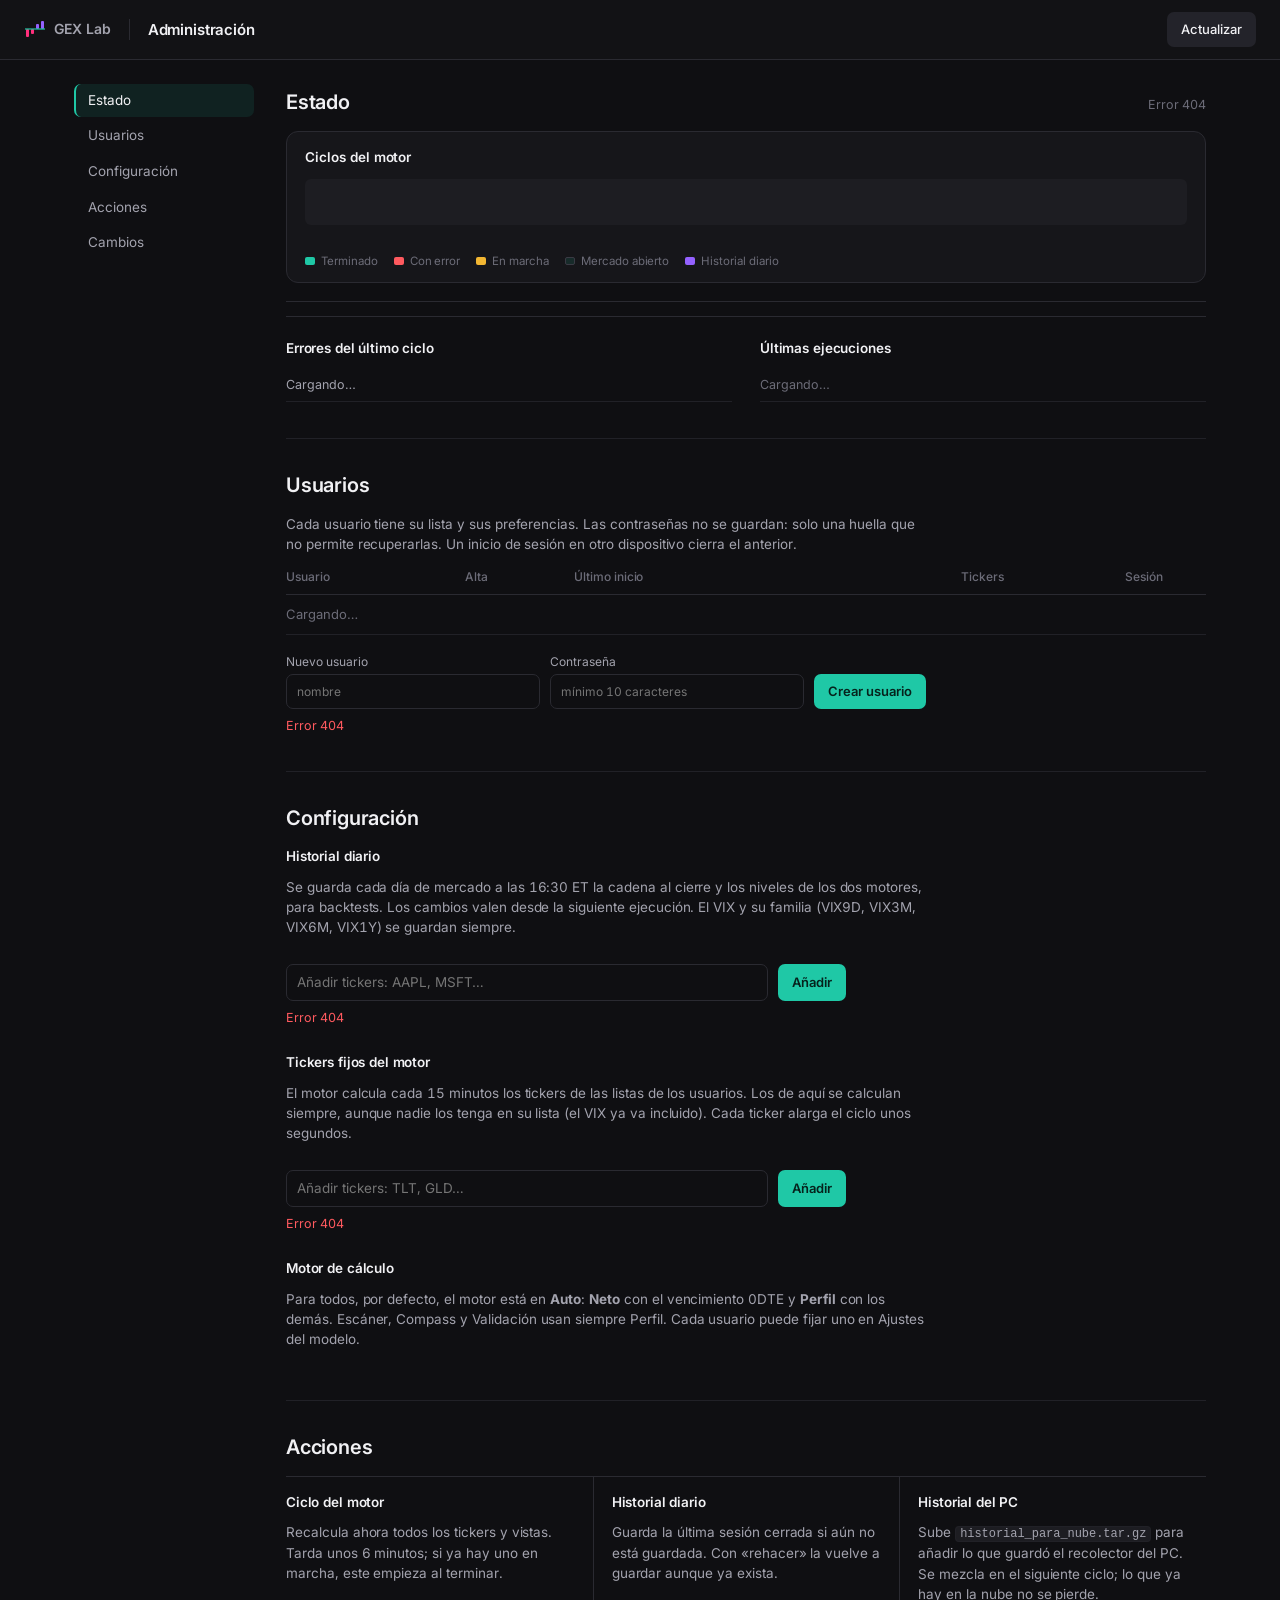
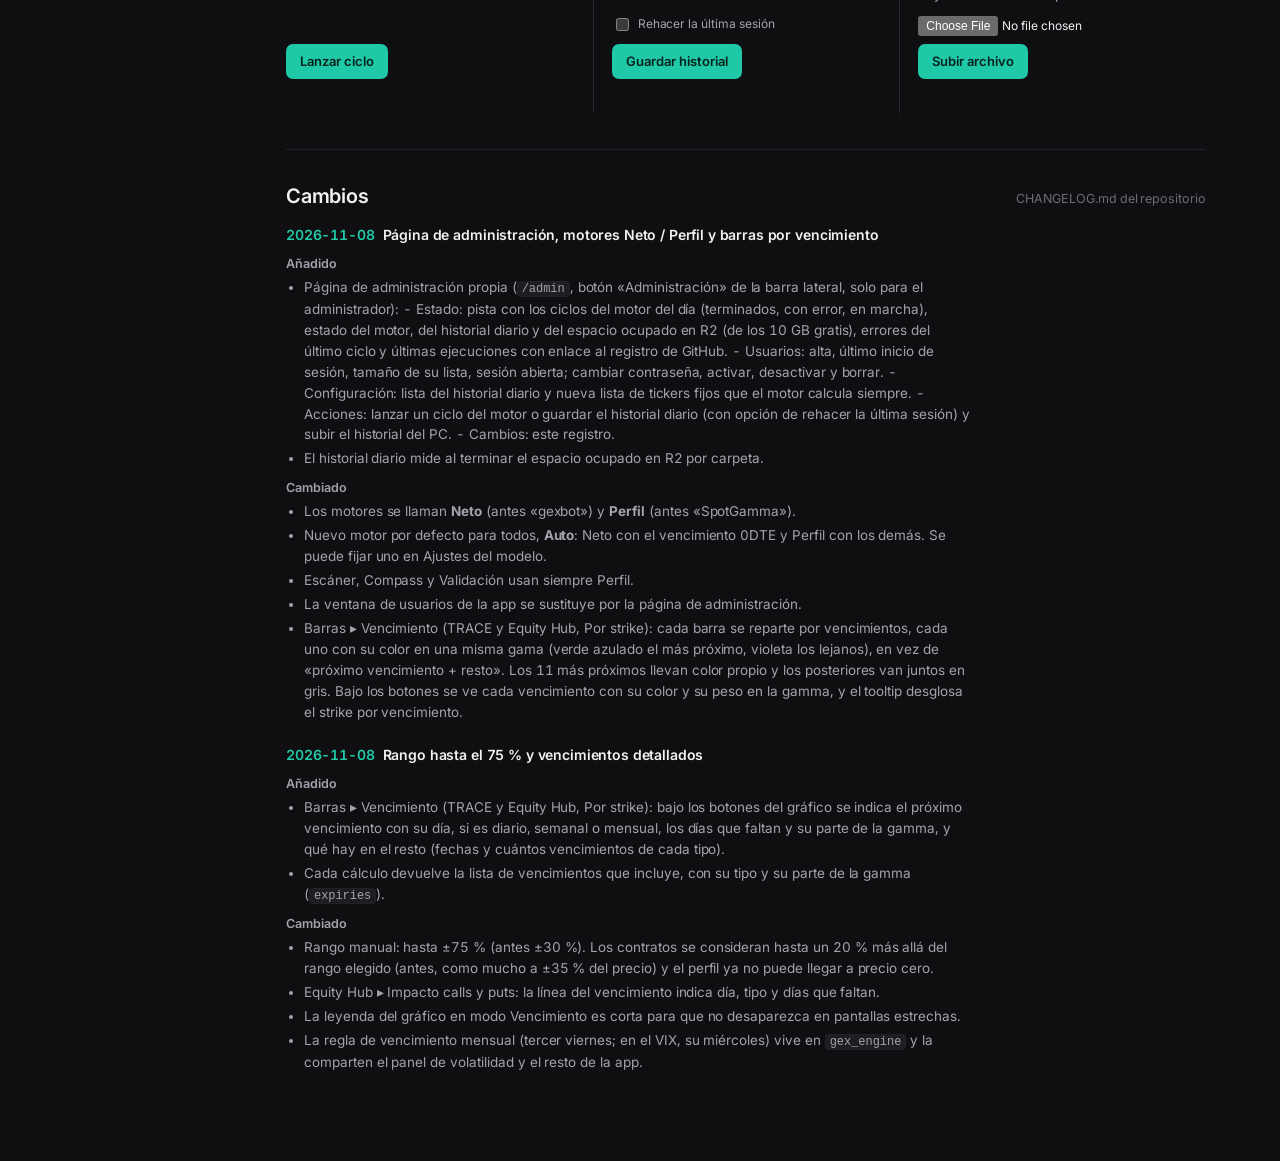
==== web/admin.html @ 31fb2451 "Página de administración, motores Neto / Perfil y barras por vencimiento - /admin (admin.html/js/css" ====
<!doctype html>
<html lang="es">
<head>
<meta charset="utf-8">
<meta name="viewport" content="width=device-width, initial-scale=1">
<meta name="robots" content="noindex, nofollow">
<link rel="icon" href="/favicon.svg" type="image/svg+xml">
<link rel="icon" href="/favicon-32.png" sizes="32x32" type="image/png">
<title>Administración · GEX Lab</title>
<link rel="preconnect" href="https://fonts.googleapis.com">
<link rel="preconnect" href="https://fonts.gstatic.com" crossorigin>
<link href="https://fonts.googleapis.com/css2?family=Inter:wght@400;500;600;700&display=swap" rel="stylesheet">
<link rel="stylesheet" href="styles.css">
<link rel="stylesheet" href="sg.css">
<link rel="stylesheet" href="admin.css">
<script>try{var t=localStorage.getItem("gexlab.theme");document.documentElement.dataset.theme=t==="light"?"light":"dark"}catch(e){document.documentElement.dataset.theme="dark"}</script>
</head>
<body class="admpage">
<header class="ah">
  <a class="ah-back" href="/" title="Volver a GEX Lab"><svg width="22" height="22" viewBox="0 0 22 22" aria-hidden="true">
      <rect x="2" y="11" width="3" height="8" rx="1" fill="var(--neg)"/><rect x="7" y="11" width="3" height="5" rx="1" fill="var(--neg)"/>
      <rect x="12" y="6" width="3" height="5" rx="1" fill="var(--pos)"/><rect x="17" y="3" width="3" height="8" rx="1" fill="var(--pos)"/>
      <line x1="1" y1="11" x2="21" y2="11" stroke="var(--accent)" stroke-width="1.2"/></svg><span>GEX Lab</span></a>
  <h1>Administración</h1>
  <div class="ah-right"><span id="who"></span><button class="ab ghost" id="reload" title="Volver a leer el estado">Actualizar</button></div>
</header>

<div class="aw">
  <nav class="an" aria-label="Secciones">
    <a href="#estado" class="on">Estado</a>
    <a href="#usuarios">Usuarios</a>
    <a href="#config">Configuración</a>
    <a href="#acciones">Acciones</a>
    <a href="#cambios">Cambios</a>
  </nav>

  <main class="am">
    <section id="estado" aria-labelledby="estT">
      <div class="shd"><h2 id="estT">Estado</h2><p class="when" id="estWhen"></p></div>

      <div class="day" id="day" aria-label="Ciclos del motor del día">
        <div class="day-h"><b id="dayT">Ciclos del motor</b><span id="dayS"></span></div>
        <div class="trk" id="track"></div>
        <div class="axis" id="axis"></div>
        <div class="day-k">
          <span><i class="k ok"></i>Terminado</span><span><i class="k err"></i>Con error</span>
          <span><i class="k run"></i>En marcha</span><span><i class="k mkt"></i>Mercado abierto</span><span><i class="k hist"></i>Historial diario</span>
        </div>
      </div>

      <div class="facts" id="facts"></div>

      <div class="cols2">
        <div>
          <h3>Errores del último ciclo</h3>
          <ul class="errs" id="errs"><li class="mute">Cargando…</li></ul>
        </div>
        <div>
          <h3>Últimas ejecuciones</h3>
          <table class="runs"><tbody id="runs"><tr><td class="mute">Cargando…</td></tr></tbody></table>
        </div>
      </div>
    </section>

    <section id="usuarios" aria-labelledby="usuT">
      <div class="shd"><h2 id="usuT">Usuarios</h2><p class="when" id="usuSum"></p></div>
      <p class="lead">Cada usuario tiene su lista y sus preferencias. Las contraseñas no se guardan: solo una huella que no permite recuperarlas. Un inicio de sesión en otro dispositivo cierra el anterior.</p>
      <div class="tw"><table class="users"><thead><tr><th>Usuario</th><th>Alta</th><th>Último inicio</th><th class="n">Tickers</th><th class="n">Sesión</th><th></th></tr></thead>
        <tbody id="users"><tr><td colspan="6" class="mute">Cargando…</td></tr></tbody></table></div>
      <form class="row-form" id="newUser" autocomplete="off">
        <label>Nuevo usuario<input id="nuName" autocapitalize="none" spellcheck="false" placeholder="nombre" required></label>
        <label>Contraseña<input id="nuPw" type="password" autocomplete="new-password" minlength="10" placeholder="mínimo 10 caracteres" required></label>
        <button class="ab" type="submit" id="nuGo">Crear usuario</button>
      </form>
      <p class="msg" id="usuMsg" role="status"></p>
    </section>

    <section id="config" aria-labelledby="cfgT">
      <div class="shd"><h2 id="cfgT">Configuración</h2></div>

      <div class="cfg">
        <div class="cfg-h"><h3>Historial diario <span class="cnt" id="hisCnt"></span></h3></div>
        <p class="lead">Se guarda cada día de mercado a las 16:30 ET la cadena al cierre y los niveles de los dos motores, para backtests. Los cambios valen desde la siguiente ejecución. El VIX y su familia (VIX9D, VIX3M, VIX6M, VIX1Y) se guardan siempre.</p>
        <div class="tks" id="hisList"></div>
        <form class="add" id="hisForm" autocomplete="off"><input id="hisAdd" autocapitalize="characters" spellcheck="false" placeholder="Añadir tickers: AAPL, MSFT…" aria-label="Tickers que añadir al historial diario"><button class="ab" type="submit">Añadir</button></form>
        <p class="msg" id="hisMsg" role="status"></p>
      </div>

      <div class="cfg">
        <div class="cfg-h"><h3>Tickers fijos del motor <span class="cnt" id="fijCnt"></span></h3></div>
        <p class="lead">El motor calcula cada 15 minutos los tickers de las listas de los usuarios. Los de aquí se calculan siempre, aunque nadie los tenga en su lista (el VIX ya va incluido). Cada ticker alarga el ciclo unos segundos.</p>
        <div class="tks" id="fijList"></div>
        <form class="add" id="fijForm" autocomplete="off"><input id="fijAdd" autocapitalize="characters" spellcheck="false" placeholder="Añadir tickers: TLT, GLD…" aria-label="Tickers fijos que añadir"><button class="ab" type="submit">Añadir</button></form>
        <p class="msg" id="fijMsg" role="status"></p>
      </div>

      <div class="cfg">
        <div class="cfg-h"><h3>Motor de cálculo</h3></div>
        <p class="lead">Para todos, por defecto, el motor está en <b>Auto</b>: <b>Neto</b> con el vencimiento 0DTE y <b>Perfil</b> con los demás. Escáner, Compass y Validación usan siempre Perfil. Cada usuario puede fijar uno en Ajustes del modelo.</p>
      </div>
    </section>

    <section id="acciones" aria-labelledby="accT">
      <div class="shd"><h2 id="accT">Acciones</h2></div>
      <div class="acts">
        <div class="acc">
          <h3>Ciclo del motor</h3>
          <p>Recalcula ahora todos los tickers y vistas. Tarda unos 6 minutos; si ya hay uno en marcha, este empieza al terminar.</p>
          <button class="ab" data-lanzar="ciclo">Lanzar ciclo</button>
          <p class="msg" role="status"></p>
        </div>
        <div class="acc">
          <h3>Historial diario</h3>
          <p>Guarda la última sesión cerrada si aún no está guardada. Con «rehacer» la vuelve a guardar aunque ya exista.</p>
          <label class="chk"><input type="checkbox" id="forzar"> Rehacer la última sesión</label>
          <button class="ab" data-lanzar="historial">Guardar historial</button>
          <p class="msg" role="status"></p>
        </div>
        <div class="acc">
          <h3>Historial del PC</h3>
          <p>Sube <code>historial_para_nube.tar.gz</code> para añadir lo que guardó el recolector del PC. Se mezcla en el siguiente ciclo; lo que ya hay en la nube no se pierde.</p>
          <form id="impForm"><input id="impFile" type="file" accept=".gz,.tgz,application/gzip" required aria-label="Archivo del historial del PC"><button class="ab" type="submit">Subir archivo</button></form>
          <p class="msg" id="impMsg" role="status"></p>
        </div>
      </div>
    </section>

    <section id="cambios" aria-labelledby="camT">
      <div class="shd"><h2 id="camT">Cambios</h2><p class="when">CHANGELOG.md del repositorio</p></div>
      <div class="log" id="log"><p class="mute">Cargando…</p></div>
    </section>
  </main>
</div>

<dialog id="pwDlg" aria-labelledby="pwT">
  <form method="dialog" id="pwForm">
    <h3 id="pwT">Nueva contraseña</h3>
    <label>Contraseña<input id="pw1" type="password" autocomplete="new-password" minlength="10" required></label>
    <label>Repítela<input id="pw2" type="password" autocomplete="new-password" minlength="10" required></label>
    <p class="msg" id="pwMsg"></p>
    <div class="dlg-b"><button class="ab ghost" value="cancel" formnovalidate>Cancelar</button><button class="ab" value="ok" id="pwOk">Guardar</button></div>
  </form>
</dialog>

<script src="me.js"></script>
<script src="admin.js"></script>
</body>
</html>
---- web/styles.css ----
:root {
  --ink: #0c111a;
  --surface: #121823;
  --surface-2: #171e2b;
  --line: #222b39;
  --line-soft: #1b2230;
  --text: #e6e9ef;
  --muted: #8a93a3;
  --faint: #5d6676;
  --neg: #d9775f;
  --pos: #4b8fd6;
  --put: #49c27f;
  --amber: #e3b341;
  --call: #e05d57;
  --focus: #7fb0ff;
  --line-strong: #33415a; --btn: #1f2a3b; --btn-hover: #26344a; --pop: #0f151f; --hover: #161d29;
  --seg-on: #232d3e; --knob: #c9ced8; --scroll: #2a3445; --shadow: rgba(0, 0, 0, .45);
  --sans: "IBM Plex Sans", -apple-system, "Segoe UI", Roboto, sans-serif;
  --mono: "IBM Plex Mono", ui-monospace, "SF Mono", Menlo, Consolas, monospace;
}

* { box-sizing: border-box; }
html, body { margin: 0; }
body {
  background: var(--ink);
  color: var(--text);
  font: 14px/1.45 var(--sans);
  font-variant-numeric: tabular-nums;
  -webkit-font-smoothing: antialiased;
  display: flex; flex-direction: column; min-height: 100vh;
}
button, input { font: inherit; color: inherit; }
button { cursor: pointer; }
:focus-visible { outline: 2px solid var(--focus); outline-offset: 2px; border-radius: 6px; }
.sr { position: absolute; width: 1px; height: 1px; overflow: hidden; clip: rect(0 0 0 0); }

/* ---------- barra superior */
.bar {
  display: flex; align-items: center; gap: 20px;
  padding: 14px 28px; border-bottom: 1px solid var(--line-soft);
}
.brand { display: flex; align-items: center; gap: 10px; font-weight: 600; letter-spacing: .01em; }
.ticker {
  display: flex; align-items: center; gap: 0;
  background: var(--surface); border: 1px solid var(--line); border-radius: 10px;
  padding: 3px 3px 3px 12px; position: relative;
}
.ticker:focus-within { border-color: var(--line-strong); }
.ticker input::placeholder { color: var(--faint); font-weight: 400; text-transform: none; letter-spacing: 0; font-size: 14px; }
.ticker input {
  width: 150px; background: none; border: 0; outline: none;
  font-weight: 600; font-size: 15px; text-transform: uppercase; letter-spacing: .03em;
}
.ticker .go {
  background: var(--btn); border: 0; border-radius: 7px; padding: 6px 12px; font-weight: 500;
}
.ticker .go:hover { background: var(--btn-hover); }
.kbd {
  position: absolute; right: -26px; color: var(--faint); font-size: 12px;
  border: 1px solid var(--line); border-radius: 4px; padding: 0 5px; line-height: 18px;
}
.quick { display: flex; gap: 2px; margin-left: 16px; }
.quick button {
  background: none; border: 0; color: var(--muted); padding: 6px 9px; border-radius: 6px; font-size: 13px;
}
.quick button:hover { color: var(--text); background: var(--surface); }
.quick button.on { color: var(--text); }
.status { margin-left: auto; color: var(--muted); font-size: 12.5px; text-align: right; }
.status .dot { display: inline-block; width: 6px; height: 6px; border-radius: 50%; background: var(--put); margin-right: 7px; vertical-align: 1px; }
.status.err .dot { background: var(--call); }
.status.busy .dot { background: var(--amber); animation: pulse 1s ease-in-out infinite; }
@keyframes pulse { 50% { opacity: .3; } }

/* ---------- controles */
.controls {
  display: flex; align-items: center; gap: 22px; flex-wrap: wrap;
  padding: 12px 28px;
}
.seg { display: flex; align-items: center; gap: 2px; }
.seg-label, .spotbox label { color: var(--muted); font-size: 12.5px; margin-right: 8px; }
.seg button {
  background: none; border: 1px solid transparent; color: var(--muted);
  padding: 4px 10px; border-radius: 7px; font-size: 13px;
}
.seg button:hover { color: var(--text); }
.seg button[aria-checked="true"] { color: var(--text); background: var(--surface); border-color: var(--line); }
.spotbox { display: flex; align-items: center; }
.spotbox input {
  width: 96px; background: var(--surface); border: 1px solid var(--line); border-radius: 7px;
  padding: 4px 9px; font-size: 13px; outline: none;
}
.spotbox input:focus { border-color: var(--line-strong); }
.spotbox input::placeholder { color: var(--faint); }
.spacer { flex: 1; }
.ghost {
  background: none; border: 1px solid var(--line); border-radius: 8px;
  padding: 5px 12px; font-size: 13px; color: var(--muted);
}
.ghost:hover { color: var(--text); border-color: var(--line-strong); }
.ghost:disabled { opacity: .45; cursor: default; }

/* ---------- escenario */
.stage {
  flex: 1; display: grid; grid-template-columns: 300px 1fr; gap: 0;
  margin: 6px 28px 0; border: 1px solid var(--line-soft); border-radius: 14px;
  background: var(--surface); overflow: hidden;
  height: max(640px, calc(100vh - 196px)); min-height: 0; flex: none;
  grid-template-rows: minmax(0, 1fr);
}

/* escalera de niveles */
.ladder { min-height: 0; padding: 22px 24px 18px; border-right: 1px solid var(--line-soft); display: flex; flex-direction: column; overflow-y: auto; scrollbar-width: thin; scrollbar-color: var(--line) transparent; }
.headline { display: grid; grid-template-columns: 1fr auto; align-items: baseline; row-gap: 2px; }
.sym { grid-row: 1; font-size: 15px; font-weight: 600; color: var(--muted); letter-spacing: .02em; }
.chg { grid-row: 1; grid-column: 2; font-size: 13px; text-align: right; }
.chg.up { color: var(--put); } .chg.dn { color: var(--call); }
.price { grid-column: 1 / -1; font-size: 38px; font-weight: 500; letter-spacing: -.02em; line-height: 1.1; }
.regime { margin: 12px 0 16px; color: var(--muted); font-size: 13px; line-height: 1.5; min-height: 39px; }
.regime b { font-weight: 600; }
.regime b.neg { color: var(--neg); } .regime b.pos { color: var(--pos); }

.levels { list-style: none; margin: 0; padding: 0; position: relative; }
.levels::before {
  content: ""; position: absolute; left: 4px; top: 10px; bottom: 10px; width: 1px; background: var(--line);
}
.levels li {
  position: relative; display: grid; grid-template-columns: 1fr auto auto; column-gap: 12px; align-items: baseline;
  padding: 6px 0 6px 22px;
}
.levels li::before {
  content: ""; position: absolute; left: 0; top: 50%; width: 9px; height: 9px; margin-top: -5px;
  border-radius: 50%; background: var(--surface); border: 2px solid var(--c, var(--muted));
}
.levels .name { color: var(--muted); font-size: 13px; }
.levels .val { font-size: 15px; font-weight: 500; }
.levels .dist { text-align: right; color: var(--faint); font-size: 12px; min-width: 52px; }
.levels li.spot { margin: 6px 0; padding-top: 8px; padding-bottom: 8px; }
.levels li.spot::before { background: var(--text); border-color: var(--text); }
.levels li.spot .name { color: var(--text); }

.levels li.spot .name, .levels li.spot .val { background: var(--surface); position: relative; z-index: 1; padding-right: 8px; }
.levels li.spot .val { padding: 0 0 0 8px; grid-column: 2 / 4; justify-self: end; }

.split { margin-top: 16px; padding-top: 14px; border-top: 1px solid var(--line-soft); }
.split-head { display: flex; justify-content: space-between; align-items: baseline; font-size: 13px; color: var(--muted); }
.split-head strong { color: var(--text); font-weight: 500; font-size: 15px; }
.split-bar { display: flex; height: 6px; border-radius: 3px; overflow: hidden; margin: 10px 0 7px; background: var(--line); gap: 2px; }
.split-bar i { display: block; height: 100%; }
.split-bar .c { background: var(--pos); } .split-bar .p { background: var(--neg); }
.split-foot { display: flex; justify-content: space-between; font-size: 12px; color: var(--faint); }

.meta { margin: auto 0 0; padding-top: 16px; display: grid; grid-template-columns: auto 1fr; gap: 3px 12px; font-size: 12px; }
.meta dt { color: var(--faint); } .meta dd { margin: 0; color: var(--muted); text-align: right; }

/* gráfico */
.chartwrap { min-height: 0; position: relative; display: flex; flex-direction: column; min-width: 0; padding: 16px 20px 14px; }
.chart-head { display: flex; align-items: center; gap: 18px; margin-bottom: 4px; }
.tabs { display: flex; gap: 2px; background: var(--ink); padding: 3px; border-radius: 9px; border: 1px solid var(--line-soft); }
.tabs button { background: none; border: 0; color: var(--muted); padding: 4px 12px; border-radius: 6px; font-size: 13px; }
.tabs button[aria-selected="true"] { background: var(--surface-2); color: var(--text); box-shadow: inset 0 0 0 1px var(--line); }
.chart-caption { margin: 0; color: var(--faint); font-size: 12.5px; flex: 1; }
.chart { position: relative; flex: 1; min-height: 480px; transition: opacity .2s; }
.chart > svg { position: absolute; inset: 0; }
.chart.loading { opacity: .35; }
.chart svg { display: block; width: 100%; height: 100%; }
.placeholder { position: absolute; inset: 0; display: grid; place-items: center; color: var(--muted); font-size: 14px; text-align: center; padding: 20px; }
.placeholder.err { color: var(--text); }
.placeholder .err-t { font-weight: 600; margin-bottom: 4px; }
.placeholder .err-d { color: var(--muted); max-width: 420px; }

.tip {
  position: absolute; pointer-events: none; z-index: 5;
  background: var(--pop); border: 1px solid var(--line); border-radius: 9px;
  padding: 9px 12px; font-size: 12.5px; min-width: 150px;
  box-shadow: 0 8px 24px var(--shadow);
}
.tip .t { font-weight: 600; margin-bottom: 5px; }
.tip .r { display: flex; justify-content: space-between; gap: 18px; color: var(--muted); }
.tip .r b { font-weight: 500; color: var(--text); }

.foot { color: var(--faint); font-size: 12px; padding: 14px 28px 20px; max-width: 980px; }

/* ---------- responsive */
@media (max-width: 1100px) {
  .quick { display: none; }
  .kbd { display: none; }
}
@media (max-width: 900px) {
  .bar { flex-wrap: wrap; padding: 12px 16px; gap: 12px; }
  .status { margin-left: 0; width: 100%; text-align: left; }
  .controls { padding: 10px 16px; gap: 14px; }
  .spacer { display: none; }
  .stage { grid-template-columns: 1fr; margin: 6px 16px 0; height: auto; }
  .chart { min-height: 420px; }
  .ladder { border-right: 0; border-top: 1px solid var(--line-soft); order: 2; }
  .chart { min-height: 380px; }
  .chart-caption { display: none; }
  .foot { padding: 14px 16px 20px; }
}
@media (prefers-reduced-motion: reduce) {
  * { animation: none !important; transition: none !important; }
}

/* ---------- buscador */
.suggest {
  position: absolute; top: calc(100% + 6px); left: -1px; z-index: 20;
  width: 340px; margin: 0; padding: 5px; list-style: none;
  background: var(--pop); border: 1px solid var(--line); border-radius: 10px;
  box-shadow: 0 14px 36px var(--shadow);
}
.suggest li {
  display: grid; grid-template-columns: 64px 1fr; gap: 10px; align-items: baseline;
  padding: 7px 9px; border-radius: 7px; cursor: pointer;
}
.suggest li[aria-selected="true"] { background: var(--surface-2); }
.suggest .s { font-weight: 600; letter-spacing: .02em; }
.suggest .n { color: var(--muted); font-size: 13px; white-space: nowrap; overflow: hidden; text-overflow: ellipsis; }
.suggest .h { color: var(--faint); font-size: 12px; padding: 4px 9px 6px; cursor: default; display: block; }
.suggest mark { background: none; color: var(--text); }
.cname { grid-column: 1 / -1; grid-row: 3; color: var(--muted); font-size: 13px; margin-top: 2px; white-space: nowrap; overflow: hidden; text-overflow: ellipsis; }

/* ---------- secciones */
.modes { display: flex; gap: 2px; background: var(--ink); padding: 3px; border-radius: 9px; border: 1px solid var(--line-soft); }
.modes button { background: none; border: 0; color: var(--muted); padding: 4px 12px; border-radius: 6px; font-size: 13px; }
.modes button:hover { color: var(--text); }
.modes button[aria-selected="true"] { background: var(--surface-2); color: var(--text); box-shadow: inset 0 0 0 1px var(--line); }
body.scan .only-analysis { display: none; }
body.scan .stage { display: none; }

/* ---------- control de barras */
.seg.compact button { padding: 3px 9px; font-size: 12.5px; }
.chart-head .seg[hidden] { display: none; }

/* ---------- panel: cambios y datos */
.levels .prev { grid-column: 1 / -1; font-size: 11.5px; color: var(--faint); margin-top: 1px; }
.levels .prev b { font-weight: 500; }
.levels .prev .up { color: var(--put); } .levels .prev .dn { color: var(--call); }
.split-prev { font-size: 11.5px; color: var(--faint); text-align: right; margin-top: 2px; min-height: 0; }
.split-prev:empty { display: none; }
.facts { display: flex; flex-direction: column; gap: 10px; margin-top: 14px; padding-top: 14px; border-top: 1px solid var(--line-soft); }
.fact { display: grid; grid-template-columns: 1fr auto; align-items: baseline; column-gap: 10px; }
.fact .fl { font-size: 13px; color: var(--muted); }
.fact strong { font-size: 15px; font-weight: 500; text-align: right; }
.fact .fs { grid-column: 1 / -1; font-size: 11.5px; color: var(--faint); text-align: right; }

/* ---------- escáner */
.scanner[hidden] { display: none; }
.scanner { flex: 1; margin: 6px 28px 0; display: flex; flex-direction: column; min-height: max(560px, calc(100vh - 196px)); }
.scan-bar { display: flex; align-items: center; gap: 18px; flex-wrap: wrap; margin-bottom: 12px; }
.addbox { display: flex; gap: 6px; }
.addbox input {
  width: 150px; background: var(--surface); border: 1px solid var(--line); border-radius: 8px;
  padding: 5px 10px; font-size: 13px; text-transform: uppercase; outline: none;
}
.addbox input::placeholder { text-transform: none; color: var(--faint); }
.addbox input:focus { border-color: var(--line-strong); }
.scan-status { color: var(--muted); font-size: 12.5px; }
.tablewrap { border: 1px solid var(--line-soft); border-radius: 14px; background: var(--surface); overflow: auto; }
table.scan { width: 100%; border-collapse: collapse; font-size: 13.5px; }
.scan th {
  position: sticky; top: 0; background: var(--surface); z-index: 1;
  font-weight: 500; color: var(--muted); font-size: 12.5px; text-align: right;
  padding: 12px 14px; border-bottom: 1px solid var(--line); white-space: nowrap; cursor: pointer; user-select: none;
}
.scan th:hover { color: var(--text); }
.scan th.sorted { color: var(--text); }
.scan th.sorted::after { content: attr(data-dir); margin-left: 5px; color: var(--faint); font-size: 10px; }
.scan th.l, .scan td.l { text-align: left; }
.scan th.x { cursor: default; width: 36px; }
.scan td { padding: 11px 14px; text-align: right; border-bottom: 1px solid var(--line-soft); white-space: nowrap; }
.scan tbody tr { cursor: pointer; }
.scan tbody tr:hover td { background: var(--hover); }
.scan tbody tr:last-child td { border-bottom: 0; }
.scan .tk { font-weight: 600; letter-spacing: .02em; }
.scan .nm { display: block; color: var(--faint); font-size: 12px; max-width: 220px; overflow: hidden; text-overflow: ellipsis; }
.scan .lv { font-weight: 500; }
.scan .ds { display: block; color: var(--faint); font-size: 12px; }
.scan .chg.up { color: var(--put); } .scan .chg.dn { color: var(--call); }
.scan .rg { display: inline-flex; align-items: center; gap: 7px; }
.scan .rg i { width: 7px; height: 7px; border-radius: 50%; display: inline-block; }
.scan .rg.neg i { background: var(--neg); } .scan .rg.pos i { background: var(--pos); }
.scan .mv { font-size: 11px; margin-left: 4px; }
.scan .mv.up { color: var(--put); } .scan .mv.dn { color: var(--call); }
.scan .near { color: var(--amber); }
.scan .err td { color: var(--faint); cursor: default; }
.scan .rm { background: none; border: 0; color: var(--faint); font-size: 16px; line-height: 1; padding: 2px 6px; border-radius: 5px; }
.scan .rm:hover { color: var(--text); background: var(--line-soft); }
.scan .loading td { color: var(--faint); }
.scan-note { color: var(--faint); font-size: 12px; margin: 10px 2px 0; }

@media (max-width: 1250px) { .chart-caption { display: none; } }
@media (max-width: 900px) {
  .modes { order: 3; }
  .scanner { margin: 6px 16px 0; }
  .chart-head { flex-wrap: wrap; gap: 10px; }
}
.ladder > * { flex-shrink: 0; }

/* ---------- mapa y compass */
.toggle {
  background: none; border: 1px solid var(--line); border-radius: 8px; color: var(--muted);
  padding: 4px 11px; font-size: 12.5px;
}
.toggle[aria-pressed="true"] { color: var(--text); background: var(--surface-2); }
.toggle[hidden] { display: none; }
.modes.small button { padding: 3px 11px; font-size: 12.5px; }
.compasswrap[hidden], .tablewrap[hidden], .only-table[hidden] { display: none; }
.compasswrap { display: flex; flex-direction: column; flex: 1; position: relative; }
.compass {
  position: relative; flex: 1; min-height: 520px;
  border: 1px solid var(--line-soft); border-radius: 14px; background: var(--surface); overflow: hidden;
}
.compass svg { display: block; width: 100%; height: 100%; position: absolute; inset: 0; }
.compass .cpt { cursor: pointer; }
.compass .cpt:hover circle.dot { stroke: var(--text); stroke-width: 2; }
body.scan-compass .only-table { display: none; }
.regime .implied { display: block; margin-top: 6px; color: var(--faint); font-size: 12px; }

/* ---------- validación, avisos */
.validwrap[hidden] { display: none; }
.validwrap { display: flex; flex-direction: column; flex: 1; }
.scan tr.total td { border-top: 1px solid var(--line); font-weight: 500; }
.scan .na { color: var(--faint); }
.toasts { position: fixed; right: 20px; bottom: 20px; display: flex; flex-direction: column; gap: 8px; z-index: 50; }
.toast {
  background: var(--pop); border: 1px solid var(--line); border-left: 3px solid var(--amber); border-radius: 10px;
  padding: 10px 14px; font-size: 13px; max-width: 340px; box-shadow: 0 12px 30px var(--shadow);
}
.toast b { display: block; margin-bottom: 2px; }
.toggle#autoToggle[aria-pressed="true"]::before { content: ""; display: inline-block; width: 6px; height: 6px; border-radius: 50%; background: var(--put); margin-right: 7px; vertical-align: 1px; }
.meta dd.flowinfo { white-space: normal; }

/* ================= barra superior rediseñada ================= */
.statusbox { margin-left: auto; display: flex; align-items: center; gap: 12px; }
.statusbox .status { margin-left: 0; }
.iconbtn {
  width: 30px; height: 30px; display: grid; place-items: center;
  background: none; border: 1px solid var(--line); border-radius: 8px; color: var(--muted);
}
.iconbtn:hover { color: var(--text); border-color: var(--line-strong); }
.iconbtn.spin svg { animation: spin .8s linear infinite; }
@keyframes spin { to { transform: rotate(360deg); } }

.switch { display: inline-flex; align-items: center; gap: 8px; background: none; border: 0; padding: 2px; color: var(--muted); font-size: 13px; }
.switch .track { width: 30px; height: 17px; border-radius: 9px; background: var(--line); position: relative; transition: background .15s; flex: none; }
.switch .knob { position: absolute; top: 2px; left: 2px; width: 13px; height: 13px; border-radius: 50%; background: var(--knob); transition: transform .15s; }
.switch[aria-checked="true"] .track { background: var(--put); }
.switch[aria-checked="true"] .knob { transform: translateX(13px); background: #fff; }
.switch[aria-checked="true"] { color: var(--text); }
.switch:disabled { opacity: .4; cursor: default; }

.controls { align-items: flex-end; gap: 36px; padding: 12px 28px 14px; }
.ctl { display: flex; flex-direction: column; gap: 6px; position: relative; }
.cap { font-size: 11.5px; color: var(--faint); padding-left: 2px; }
.seg.boxed { background: var(--surface); border: 1px solid var(--line-soft); border-radius: 9px; padding: 3px; gap: 2px; }
.seg.boxed button { padding: 4px 11px; border: 0; border-radius: 6px; }
.seg.boxed button[aria-checked="true"] { background: var(--seg-on); color: var(--text); box-shadow: inset 0 0 0 1px var(--line-strong); }
.modelrow { display: flex; align-items: center; gap: 10px; }
.setbtn {
  display: inline-flex; align-items: center; gap: 7px; height: 34px; padding: 0 12px;
  background: var(--surface); border: 1px solid var(--line-soft); border-radius: 9px; color: var(--muted); font-size: 13px;
}
.setbtn:hover, .setbtn[aria-expanded="true"] { color: var(--text); border-color: var(--line-strong); }
.chips { display: flex; gap: 6px; flex-wrap: wrap; }
.chip {
  display: inline-flex; align-items: center; gap: 4px; height: 26px; padding: 0 4px 0 10px;
  border-radius: 13px; font-size: 12.5px; color: var(--amber);
  background: rgba(227, 179, 65, .09); border: 1px solid rgba(227, 179, 65, .32);
}
.chip button { background: none; border: 0; color: inherit; opacity: .7; width: 20px; height: 20px; border-radius: 10px; font-size: 14px; line-height: 1; padding: 0; }
.chip button:hover { opacity: 1; background: rgba(227, 179, 65, .18); }
.chip-default { font-size: 12.5px; color: var(--faint); }

.panel {
  position: absolute; top: calc(100% + 8px); left: 0; z-index: 30; width: 440px;
  background: var(--pop); border: 1px solid var(--line); border-radius: 12px; padding: 4px 18px;
  box-shadow: 0 18px 40px var(--shadow);
}
.panel[hidden] { display: none; }
.prow { display: grid; grid-template-columns: 1fr auto; align-items: center; gap: 18px; padding: 14px 0; border-bottom: 1px solid var(--line-soft); }
.prow:last-child { border-bottom: 0; }
.prow[hidden] { display: none; }
.ptitle { font-size: 13.5px; font-weight: 600; color: var(--text); }
.ptitle label { cursor: text; }
.ptext p { margin: 3px 0 0; font-size: 12.5px; color: var(--muted); line-height: 1.45; }
.spotin {
  width: 110px; background: var(--surface); border: 1px solid var(--line); border-radius: 8px;
  padding: 6px 10px; font-size: 13px; outline: none; text-align: right;
}
.spotin:focus { border-color: var(--line-strong); }
.spotin::placeholder { color: var(--faint); }
@media (max-width: 900px) {
  .controls { gap: 16px 24px; }
  .statusbox { margin-left: 0; width: 100%; justify-content: space-between; }
  .panel { width: min(440px, calc(100vw - 32px)); }
}

/* ---------- recolector y validación por modo */
.collector { color: var(--muted); font-size: 12.5px; display: inline-flex; align-items: center; }
.cdot { width: 6px; height: 6px; border-radius: 50%; background: var(--put); margin-right: 7px; display: inline-block; }
.cdot.warn { background: var(--amber); }
.cdot.off { background: var(--faint); }
.validbar { display: flex; align-items: center; gap: 12px; margin-bottom: 10px; }
.validbar .cap { padding: 0; }

/* ---------- curva VIX y COT */
.macro[hidden] { display: none; }
body.macro-mode .controls, body.macro-mode .stage, body.macro-mode .ticker,
body.macro-mode .quick, body.macro-mode #autoToggle { display: none; }
body.macro-mode .controls + * { margin-top: 0; }
.macro { flex: 1; margin: 18px 28px 0; }
#vixView {
  display: grid; grid-template-columns: 300px 1fr; border: 1px solid var(--line-soft); border-radius: 14px;
  background: var(--surface); overflow: hidden; height: max(640px, calc(100vh - 150px)); flex: none;
}
#vixView[hidden] { display: none; }
.mside { padding: 22px 24px 18px; border-right: 1px solid var(--line-soft); overflow-y: auto; display: flex; flex-direction: column; }
.mside > * { flex-shrink: 0; }
.mhead .sym { font-size: 15px; font-weight: 600; color: var(--muted); letter-spacing: .02em; }
.mstate { font-size: 30px; font-weight: 500; letter-spacing: -.01em; line-height: 1.15; margin-top: 4px; }
.mstate.contango { color: var(--put); } .mstate.backwardation { color: var(--call); } .mstate.mixed { color: var(--amber); }
.msub { color: var(--faint); font-size: 12.5px; margin-top: 4px; }
.mside .regime { margin: 12px 0 4px; }
.mside .facts { margin-top: 10px; }
.fact .fs.warn { color: var(--amber); }
.mnote { color: var(--faint); font-size: 12px; line-height: 1.5; margin: auto 0 0; padding-top: 16px; }
.mcharts { position: relative; display: flex; flex-direction: column; min-height: 0; padding: 14px 18px 12px; }
.mchart-head { display: flex; align-items: baseline; gap: 14px; padding: 2px 4px 6px; }
.mtitle { font-weight: 500; font-size: 13.5px; }
.mchart-head .chart-caption { margin: 0; color: var(--faint); font-size: 12px; }
.mchart { position: relative; flex: 3; min-height: 260px; }
.mchart.short { flex: 2; min-height: 190px; }
.mchart svg { position: absolute; inset: 0; display: block; }
.mchart .empty { color: var(--faint); padding: 40px; text-align: center; }

#cotView { display: flex; flex-direction: column; min-height: max(560px, calc(100vh - 150px)); }
#cotView[hidden] { display: none; }
.cotdate { color: var(--muted); font-size: 13px; }
.ctl.inline { display: flex; flex-direction: row; align-items: center; gap: 10px; }
.cottable th { cursor: default; }
.cottable tr.grp th { border-bottom: 0; padding-bottom: 2px; }
.cottable tr.grp th.gh { text-align: center; color: var(--text); border-left: 1px solid var(--line-soft); }
.cottable tr.sub th { top: 31px; font-size: 11.5px; color: var(--faint); padding-top: 4px; }
.cottable tr.sub th:nth-child(odd) { border-left: 1px solid var(--line-soft); }
.cottable td.gs { border-left: 1px solid var(--line-soft); }
.cottable tr.sec td { background: var(--ink); color: var(--muted); font-size: 12px; font-weight: 500; padding: 7px 14px; cursor: default; letter-spacing: .02em; }
.cottable tbody tr.sec:hover td { background: var(--ink); }
.cottable tr.sel td { background: var(--hover); }
.cottable .nm { max-width: 300px; }
.cottable .dl { display: block; font-size: 12px; color: var(--faint); }
.cottable .dl.up { color: var(--put); } .cottable .dl.dn { color: var(--call); }
.cidx { display: inline-flex; align-items: center; gap: 8px; }
.cidx .cbar { position: relative; width: 74px; height: 6px; border-radius: 3px; background: var(--line); }
.cidx .cbar::before, .cidx .cbar::after { content: ""; position: absolute; top: 0; bottom: 0; width: 10%; background: var(--line-strong); }
.cidx .cbar::before { left: 0; border-radius: 3px 0 0 3px; } .cidx .cbar::after { right: 0; border-radius: 0 3px 3px 0; }
.cidx .cbar i { position: absolute; top: -3px; width: 3px; height: 12px; border-radius: 2px; background: var(--muted); transform: translateX(-1.5px); z-index: 1; }
.cidx b { font-weight: 500; font-size: 12.5px; min-width: 24px; text-align: right; color: var(--muted); }
.cidx.ext i { background: var(--amber); } .cidx.ext b { color: var(--amber); }
.cotdetail[hidden] { display: none; }
.cotdetail { position: relative; margin-top: 14px; border: 1px solid var(--line-soft); border-radius: 14px; background: var(--surface); padding: 14px 18px 10px; display: flex; flex-direction: column; }
.cotdetail .mchart { height: 360px; flex: none; }
@media (max-width: 900px) {
  .macro { margin: 12px 16px 0; }
  #vixView { grid-template-columns: 1fr; height: auto; }
  .mside { border-right: 0; border-bottom: 1px solid var(--line-soft); }
  .mcharts { min-height: 620px; }
}
body.macro-mode .foot { display: none; }
.mnote b { color: var(--muted); font-weight: 500; }

/* ---------- barras de desplazamiento integradas */
* { scrollbar-width: thin; scrollbar-color: var(--scroll) transparent; }
.ladder, .mside { scrollbar-color: transparent transparent; transition: scrollbar-color .2s; }
.ladder:hover, .mside:hover { scrollbar-color: var(--scroll) transparent; }
::-webkit-scrollbar { width: 8px; height: 8px; }
::-webkit-scrollbar-track, ::-webkit-scrollbar-corner { background: transparent; }
::-webkit-scrollbar-thumb { background: var(--scroll); border-radius: 8px; border: 2px solid transparent; background-clip: padding-box; }
::-webkit-scrollbar-thumb:hover { background-color: var(--line-strong); }

/* ---------- resumen */
#sumView { display: flex; flex-direction: column; gap: 14px; }
#sumView[hidden] { display: none; }
.sumhead { display: flex; align-items: flex-end; justify-content: space-between; gap: 20px; flex-wrap: wrap; }
.sumtitle { font-size: 20px; font-weight: 500; margin: 0; letter-spacing: -.01em; }
.sumsub { margin: 4px 0 0; color: var(--faint); font-size: 12.5px; }
.sumsess { margin: 0; color: var(--muted); font-size: 13px; }
.sumsess b { color: var(--text); font-weight: 500; }
.sumgrid { display: grid; grid-template-columns: repeat(3, minmax(0, 1fr)); gap: 14px; }
.sumgrid.two { grid-template-columns: minmax(0, 1fr) minmax(0, 1fr); }
.scard {
  background: var(--surface); border: 1px solid var(--line-soft); border-radius: 14px; padding: 18px 20px 16px;
  display: flex; flex-direction: column; gap: 12px; min-width: 0;
}
.scard.link { cursor: pointer; transition: border-color .15s; }
.scard.link:hover { border-color: var(--line-strong); }
.scard .sh { display: flex; align-items: baseline; justify-content: space-between; gap: 10px; }
.scard .st { font-weight: 600; letter-spacing: .02em; color: var(--muted); font-size: 14px; }
.scard .st small { font-weight: 400; color: var(--faint); margin-left: 6px; font-size: 12px; letter-spacing: 0; }
.scard .sp { font-size: 28px; font-weight: 500; letter-spacing: -.02em; line-height: 1.1; }
.scard .sc { font-size: 13px; }
.scard .sc.up { color: var(--put); } .scard .sc.dn { color: var(--call); }
.pill { display: inline-flex; align-items: center; gap: 7px; font-size: 12.5px; padding: 3px 10px; border-radius: 999px; border: 1px solid var(--line); color: var(--muted); }
.pill i { width: 7px; height: 7px; border-radius: 50%; display: inline-block; }
.pill.neg i { background: var(--neg); } .pill.pos i { background: var(--pos); }
.pill.contango i { background: var(--put); } .pill.backwardation i { background: var(--call); } .pill.mixed i { background: var(--amber); }
.srow { display: flex; align-items: center; justify-content: space-between; gap: 10px; }
.sread { color: var(--muted); font-size: 13px; line-height: 1.5; margin: 0; }
.sread b { color: var(--text); font-weight: 500; }
.slv { list-style: none; margin: 0; padding: 0; display: flex; flex-direction: column; border-top: 1px solid var(--line-soft); }
.slv li { display: grid; grid-template-columns: 1fr auto 64px; align-items: baseline; gap: 10px; padding: 6px 0; border-bottom: 1px solid var(--line-soft); font-size: 13px; }
.slv li .n { color: var(--muted); display: flex; align-items: center; gap: 8px; }
.slv li .n i { width: 8px; height: 2px; border-radius: 1px; display: inline-block; }
.slv li .v { font-weight: 500; text-align: right; }
.slv li .d { color: var(--faint); text-align: right; font-size: 12px; }
.slv li.spot { border-bottom-color: var(--line-soft); }
.slv li.spot .n, .slv li.spot .v { color: var(--text); }
.slv li.spot .n i { width: 8px; height: 8px; border-radius: 50%; background: var(--text); }
.sfoot { display: flex; justify-content: space-between; gap: 10px; font-size: 12.5px; color: var(--muted); }
.sfoot b { color: var(--text); font-weight: 500; }
.sfacts { display: grid; grid-template-columns: repeat(4, minmax(0, 1fr)); gap: 10px; }
.sfacts div { display: flex; flex-direction: column; gap: 2px; }
.sfacts span { color: var(--faint); font-size: 12px; }
.sfacts b { font-weight: 500; font-size: 15px; }
.sspark { height: 70px; }
.sspark svg { display: block; width: 100%; height: 100%; }
.sext { list-style: none; margin: 0; padding: 0; }
.sext li { display: grid; grid-template-columns: 1fr auto auto; gap: 14px; align-items: baseline; padding: 7px 0; border-bottom: 1px solid var(--line-soft); font-size: 13px; }
.sext li:last-child { border-bottom: 0; }
.sext li span { color: var(--muted); }
.sext li em { font-style: normal; color: var(--faint); font-size: 12px; }
.sext li b { color: var(--amber); font-weight: 500; min-width: 28px; text-align: right; }
.scard .empty { color: var(--faint); font-size: 13px; }
@media (max-width: 1100px) { .sumgrid, .sumgrid.two { grid-template-columns: 1fr; } }

/* ---------- glosario flotante */
[data-g] { cursor: help; }
[data-g].glwait { text-decoration: underline dotted var(--faint); text-underline-offset: 3px; }
.glcard[hidden] { display: none; }
.glcard {
  position: fixed; left: 50%; top: 50%; z-index: 50; width: min(460px, calc(100vw - 32px));
  transform: translate(-50%, -48%); opacity: 0; transition: opacity .18s ease, transform .18s ease;
  background: var(--pop); border: 1px solid var(--scroll); border-radius: 16px; padding: 20px 22px 18px;
  box-shadow: 0 24px 60px var(--shadow); pointer-events: none; backdrop-filter: blur(6px);
}
.glcard.on { opacity: 1; transform: translate(-50%, -50%); }
.glcard .glt { display: flex; align-items: center; gap: 10px; font-size: 17px; font-weight: 600; margin-bottom: 10px; }
.glcard .glt i { width: 10px; height: 10px; border-radius: 3px; display: inline-block; }
.glcard p { margin: 0 0 12px; color: var(--muted); font-size: 13.5px; line-height: 1.55; }
.glcard p.glw { color: var(--text); }
.glcard .gls { font-size: 11px; letter-spacing: .06em; text-transform: uppercase; color: var(--faint); margin-bottom: 4px; }
.glcard p.glc { font-family: var(--mono); font-size: 12px; color: var(--muted); margin-bottom: 0; }

/* ---------- rango manual */
.rangebox { display: flex; align-items: center; gap: 8px; }
.rangein {
  display: flex; align-items: center; gap: 2px; color: var(--faint); font-size: 13px;
  border: 1px solid var(--line); border-radius: 8px; padding: 3px 8px; background: transparent;
}
.rangein input { width: 38px; background: none; border: 0; outline: none; color: var(--text); font-size: 13px; text-align: right; padding: 0; }
.rangein input::placeholder { color: var(--faint); }
.rangein:focus-within, .rangein.on { border-color: var(--line-strong); background: var(--surface); color: var(--muted); }

/* ---------- usuario */
.userbox[hidden] { display: none; }
.userbox { display: inline-flex; align-items: center; gap: 8px; color: var(--muted); font-size: 12.5px; padding-left: 10px; border-left: 1px solid var(--line-soft); }
.linkbtn { background: none; border: 0; color: var(--faint); font-size: 12.5px; padding: 2px 4px; border-radius: 5px; }
.linkbtn:hover { color: var(--text); background: var(--surface); }

/* ---------- móvil */
@media (max-width: 640px) {
  body { font-size: 14px; }
  .bar { gap: 10px; padding: 10px 12px; }
  .brand span { display: none; }
  .ticker { flex: 1; min-width: 0; }
  .ticker input { width: 100%; min-width: 0; font-size: 16px; } /* 16px: iOS no hace zoom al escribir */
  .modes { order: 3; width: 100%; overflow-x: auto; flex-wrap: nowrap; scrollbar-width: none; }
  .modes::-webkit-scrollbar { display: none; }
  .modes button { white-space: nowrap; flex: 1 0 auto; padding: 6px 10px; }
  .statusbox { order: 4; }
  .controls { padding: 8px 12px; gap: 10px 14px; }
  .ctl .cap { display: none; }
  .rangebox { flex-wrap: wrap; }
  .seg button { padding: 5px 9px; }
  .stage { margin: 4px 8px 0; border-radius: 12px; }
  .chartwrap { padding: 12px 8px 10px; }
  .chart-head { gap: 8px; }
  .chart { min-height: 470px; }
  .ladder { padding: 18px 16px 14px; }
  .price { font-size: 32px; }
  .macro, .scanner { margin-left: 8px; margin-right: 8px; }
  .mcharts { padding: 10px 6px; }
  .mchart-head { flex-wrap: wrap; }
  .cotdetail { padding: 12px 8px 8px; }
  .scan th, .scan td { padding: 9px 10px; }
  table.scan th:first-child, table.scan td:first-child { position: sticky; left: 0; z-index: 2; background: var(--surface); }
  table.scan thead th:first-child { z-index: 3; }
  .scan tr.sec td:first-child { background: var(--ink); }
  .scan .nm { max-width: 130px; }
  .scard { padding: 16px 16px 14px; }
  .sumtitle { font-size: 18px; }
  .sfacts { grid-template-columns: repeat(2, minmax(0, 1fr)); }
  .glcard { padding: 16px 16px 14px; }
  .foot { padding: 12px 12px 18px; }
}
---- web/sg.css ----
/* GEX Lab - interfaz con barra lateral y tema oscuro/claro (estetica inspirada en SpotGamma).
   Se carga despues de styles.css: redefine colores, tipografia y la estructura general. */

:root, :root[data-theme="dark"] {
  --ink: #0f0f12;          /* fondo de la pagina */
  --surface: #16161a;      /* paneles */
  --surface-2: #1d1d22;
  --line: #2a2a31;
  --line-soft: #212127;
  --line-strong: #3a3a44;
  --text: #f1f1f4;
  --muted: #a3a3ae;
  --faint: #6c6c78;
  --accent: #1fc8a6;       /* verde azulado de SpotGamma */
  --accent-soft: rgba(31, 200, 166, .12);
  --pos: #9461ff;          /* gamma positiva: violeta */
  --neg: #ff2f7c;          /* gamma negativa: magenta */
  --put: #22c58b;
  --call: #ff5a5f;
  --amber: #f2b632;
  --focus: #3fd9bb;
  --btn: #23232a; --btn-hover: #2c2c35; --pop: #1a1a1f; --hover: #1c1c22;
  --seg-on: #26262e; --knob: #d4d4dc; --scroll: #34343d; --shadow: rgba(0, 0, 0, .5);
  --side: #121215; --side-on: rgba(31, 200, 166, .10);
  --sans: "Inter", -apple-system, "Segoe UI", Roboto, sans-serif;
  --mono: "Inter", -apple-system, "Segoe UI", Roboto, sans-serif;
  color-scheme: dark;
}
:root[data-theme="light"] {
  --ink: #f4f5f7;
  --surface: #ffffff;
  --surface-2: #f7f8fa;
  --line: #e2e5ea;
  --line-soft: #eceef2;
  --line-strong: #c9ced6;
  --text: #1b1f27;
  --muted: #5d6573;
  --faint: #959cab;
  --accent: #1fa98f;
  --accent-soft: rgba(31, 169, 143, .10);
  --pos: #7c5cf0;
  --neg: #e5336f;
  --put: #13a874;
  --call: #e04848;
  --amber: #c98a00;
  --focus: #1fa98f;
  --btn: #eef0f3; --btn-hover: #e4e7ec; --pop: #ffffff; --hover: #f4f6f9;
  --seg-on: #ffffff; --knob: #ffffff; --scroll: #cdd2da; --shadow: rgba(20, 24, 33, .14);
  --side: #ffffff; --side-on: rgba(31, 169, 143, .09);
  color-scheme: light;
}

body { font-family: var(--sans); font-size: 13.5px; letter-spacing: -.003em; }
.price, .scard .sp, .mstate { letter-spacing: -.03em; }

/* ---------------------------------------------------------------- estructura: barra lateral + contenido */
.app { display: flex; min-height: 100vh; }
.main { flex: 1; min-width: 0; display: flex; flex-direction: column; }

.side {
  width: 228px; flex: none; position: sticky; top: 0; height: 100vh; display: flex; flex-direction: column;
  background: var(--side); border-right: 1px solid var(--line-soft); padding: 14px 12px 12px; z-index: 40;
  transition: width .18s ease;
}
.side .brand { display: flex; align-items: center; gap: 10px; padding: 4px 8px 16px; font-weight: 600; font-size: 15px; letter-spacing: .01em; white-space: nowrap; }
.side .brand svg { flex: none; }
.side nav { flex: 1; overflow-y: auto; scrollbar-width: none; }
.side nav::-webkit-scrollbar { display: none; }
.side .sec { font-size: 10.5px; font-weight: 600; letter-spacing: .08em; text-transform: uppercase; color: var(--faint); padding: 14px 10px 6px; white-space: nowrap; }
.side .item {
  display: flex; align-items: center; gap: 11px; width: 100%; padding: 7px 10px; margin: 1px 0;
  background: none; border: 0; border-radius: 8px; color: var(--muted); font-size: 13.5px; text-align: left; white-space: nowrap;
}
.side .item svg { flex: none; width: 17px; height: 17px; }
.side .item:hover { color: var(--text); background: var(--hover); }
.side .item[aria-current="page"] { color: var(--accent); background: var(--side-on); font-weight: 500; }
.side .item .tag { margin-left: auto; font-size: 10px; font-weight: 600; letter-spacing: .04em; color: var(--accent); border: 1px solid var(--accent); border-radius: 5px; padding: 0 5px; line-height: 15px; }
.side .foot-side { border-top: 1px solid var(--line-soft); padding-top: 10px; display: flex; flex-direction: column; gap: 2px; }
.side .who { display: flex; align-items: center; gap: 11px; padding: 7px 10px; color: var(--muted); font-size: 13px; white-space: nowrap; overflow: hidden; }
.side .who .av { width: 22px; height: 22px; border-radius: 50%; background: var(--accent-soft); color: var(--accent); display: grid; place-items: center; font-size: 11px; font-weight: 600; flex: none; text-transform: uppercase; }
.side .stamp { font-size: 10.5px; color: var(--faint); padding: 6px 10px 0; white-space: nowrap; overflow: hidden; text-overflow: ellipsis; }

/* barra lateral plegada (solo iconos) */
body.side-min .side { width: 64px; }
body.side-min .side .lbl, body.side-min .side .sec, body.side-min .side .brand span, body.side-min .side .who .nm,
body.side-min .side .stamp, body.side-min .side .item .tag { display: none; }
body.side-min .side .item { justify-content: center; padding: 9px 0; }
body.side-min .side .who { justify-content: center; padding: 7px 0; }
body.side-min .side .brand { justify-content: center; padding-left: 0; padding-right: 0; }

/* ---------------------------------------------------------------- barra superior */
.bar { padding: 12px 24px; gap: 16px; border-bottom: 1px solid var(--line-soft); background: var(--ink); position: sticky; top: 0; z-index: 30; }
.bar .burger { display: none; }
.pagetitle { display: flex; align-items: center; gap: 10px; font-size: 15px; font-weight: 600; letter-spacing: .04em; text-transform: uppercase; white-space: nowrap; margin-right: 6px; }
.pagetitle svg { color: var(--accent); }
.ticker { background: var(--surface); border-color: var(--line); border-radius: 9px; }
.ticker .go { background: var(--accent); color: #fff; font-weight: 600; }
.ticker .go:hover { background: var(--accent); filter: brightness(1.08); }
.quick { margin-left: 4px; }
.quick button { font-weight: 500; }
.quick button.on { color: var(--accent); }
.statusbox { gap: 10px; }

/* ---------------------------------------------------------------- controles y segmentos (verde azulado como SpotGamma) */
.controls { padding: 12px 24px 14px; }
.seg.boxed { background: var(--surface); border-color: var(--line); }
.seg.boxed button[aria-checked="true"] { background: var(--accent); color: #fff; box-shadow: none; font-weight: 500; }
.tabs, .modes { background: var(--surface); border-color: var(--line); }
.tabs button[aria-selected="true"], .modes button[aria-selected="true"] { background: var(--accent-soft); color: var(--accent); box-shadow: inset 0 0 0 1px var(--accent); font-weight: 500; }
.seg.compact button[aria-checked="true"], .seg button[aria-checked="true"] { color: var(--accent); background: var(--accent-soft); border-color: transparent; }
.switch[aria-checked="true"] .track { background: var(--accent); }
.toggle[aria-pressed="true"] { color: var(--accent); background: var(--accent-soft); border-color: var(--accent); }
.ghost:hover, .iconbtn:hover { color: var(--accent); border-color: var(--accent); }

/* paneles */
.stage, .tablewrap, .compass, .scard, .cotdetail, #vixView { border-color: var(--line); border-radius: 12px; }
.stage { margin: 6px 24px 0; height: max(640px, calc(100vh - 170px)); }
.scanner, .macro { margin-left: 24px; margin-right: 24px; }
.scan th { color: var(--text); font-weight: 600; font-size: 12px; background: var(--surface); }
.scan td { border-bottom-color: var(--line-soft); }
.levels .val, .fact strong, .scan .lv { font-weight: 600; }
.foot { padding: 14px 24px 20px; }

/* las vistas del escaner se eligen en la barra lateral */
#svTable, #svCompass, #svValid { display: none; }
.scanner .modes.small { display: none; }
/* las secciones antiguas siguen en el DOM (las usa app.js) pero no se ven */
.bar .modes { display: none; }
.bar > .brand { display: none; }

/* ---------------------------------------------------------------- movil: barra lateral desplegable */
.side-back { display: none; }
@media (max-width: 900px) {
  .side { position: fixed; left: 0; top: 0; bottom: 0; transform: translateX(-100%); transition: transform .2s ease; width: 248px; box-shadow: 0 0 40px var(--shadow); }
  body.side-open .side { transform: none; }
  body.side-open .side-back { display: block; position: fixed; inset: 0; background: rgba(0, 0, 0, .45); z-index: 35; }
  body.side-min .side { width: 248px; }
  body.side-min .side .lbl, body.side-min .side .sec, body.side-min .side .brand span, body.side-min .side .who .nm, body.side-min .side .stamp { display: initial; }
  body.side-min .side .item { justify-content: flex-start; padding: 7px 10px; }
  .bar .burger { display: grid; }
  .bar { padding: 10px 14px; flex-wrap: wrap; }
  .pagetitle { font-size: 14px; }
  .stage { margin: 6px 12px 0; height: auto; }
  .scanner, .macro { margin-left: 12px; margin-right: 12px; }
  #sideMin { display: none; }
}
@media (max-width: 640px) {
  .pagetitle svg { display: none; }
  .pagetitle { order: 2; width: 100%; font-size: 13px; }
  .bar .burger { order: 1; }
  .ticker { order: 1; }
  .stage { margin: 4px 8px 0; }
  .scanner, .macro { margin-left: 8px; margin-right: 8px; }
}
.bar .userbox { display: none !important; }
.side [hidden] { display: none !important; }
/* cabecera del grafico: dos filas si hace falta, sin partir palabras */
.chart-head { flex-wrap: wrap; row-gap: 8px; column-gap: 12px; }
.chart-head button, .seg button, .tabs button { white-space: nowrap; }
.chart-head .chart-caption { order: 10; flex-basis: 100%; }
.chart-head .ghost { padding: 4px 10px; }
#reportBtn { margin-left: auto; }

/* ---------------------------------------------------------------- panel de volatilidad */
body.vol-mode .controls { display: none; }
#volView { display: flex; flex-direction: column; gap: 12px; margin-top: 16px; }
#volView[hidden] { display: none; }
.vhead { display: flex; align-items: center; gap: 18px; flex-wrap: wrap; }
.vtitle { display: flex; align-items: baseline; gap: 10px; }
.vsym { font-size: 18px; font-weight: 700; letter-spacing: .02em; }
.vname { color: var(--muted); font-size: 13px; }
.vspot { font-size: 15px; font-weight: 600; color: var(--text); margin-left: 6px; }
.vhead .tabs { margin-left: auto; }
.vpanel { position: relative; background: var(--surface); border: 1px solid var(--line); border-radius: 12px; padding: 14px 16px 10px; display: flex; flex-direction: column; min-height: max(560px, calc(100vh - 230px)); }
.vctl { display: flex; flex-direction: column; gap: 10px; margin-bottom: 6px; }
.vrow { display: flex; align-items: center; gap: 8px; flex-wrap: wrap; }
.vchip { display: inline-flex; align-items: center; gap: 7px; background: none; border: 1px solid var(--line); border-radius: 999px; padding: 3px 11px; font-size: 12.5px; color: var(--faint); }
.vchip i { width: 14px; height: 3px; border-radius: 2px; background: var(--c, var(--faint)); opacity: .35; }
.vchip.on { color: var(--text); border-color: var(--line-strong); }
.vchip.on i { opacity: 1; }
.vchip[data-k="atm"] { cursor: default; }
.vexps { gap: 6px; }
.vexp { background: none; border: 1px solid var(--line); border-radius: 8px; padding: 3px 9px; font-size: 12.5px; color: var(--muted); display: inline-flex; gap: 6px; align-items: baseline; }
.vexp small { color: var(--faint); font-size: 11px; }
.vexp:hover { color: var(--text); }
.vexp.on { color: var(--text); border-color: var(--c); box-shadow: inset 0 -2px 0 var(--c); }
.vchart { position: relative; flex: 1; min-height: 420px; transition: opacity .2s; }
.vchart.loading { opacity: .35; }
.vchart svg { position: absolute; inset: 0; display: block; width: 100%; height: 100%; }
.vmatrix[hidden], .vchart[hidden] { display: none; }
.vmatrix { overflow: auto; border-top: 1px solid var(--line-soft); }
table.vmat td, table.vmat th { padding: 8px 10px; font-size: 12.5px; text-align: center; }
table.vmat td.l, table.vmat th.l { text-align: left; position: sticky; left: 0; background: var(--surface); z-index: 1; }
table.vmat th.atm { color: var(--accent); }
table.vmat tbody tr { cursor: default; }
table.vmat tbody tr:hover td { filter: brightness(1.15); }
table.vmat td .ds { display: inline; margin-left: 6px; }
.vleg { display: inline-flex; align-items: center; gap: 8px; color: var(--faint); font-size: 12px; margin-left: 8px; }
.vleg i { width: 12px; height: 12px; border-radius: 3px; display: inline-block; }
.vleg i.up { background: rgba(31, 200, 166, .5); } .vleg i.dn { background: rgba(255, 47, 124, .5); margin-left: 8px; }
.tip .vt-prev { color: var(--faint); font-weight: 400; }
.tip .vt-sub { font-size: 11px; margin-top: -2px; margin-bottom: 4px; }
@media (max-width: 640px) {
  .vhead .tabs { margin-left: 0; width: 100%; overflow-x: auto; }
  .vpanel { padding: 10px 8px 8px; }
}

/* ---------------------------------------------------------------- compass con tabla lateral */
.cgrid { display: grid; grid-template-columns: minmax(0, 1fr) 320px; gap: 14px; flex: 1; min-height: 560px; }
.cgrid .compass { min-height: 560px; }
.cside { background: var(--surface); border: 1px solid var(--line); border-radius: 12px; display: flex; flex-direction: column; min-height: 0; overflow: hidden; }
.cside-top { display: flex; align-items: center; gap: 6px; padding: 10px; border-bottom: 1px solid var(--line-soft); }
.cside-top input { flex: 1; min-width: 0; background: var(--ink); border: 1px solid var(--line); border-radius: 8px; padding: 6px 10px; font-size: 13px; outline: none; text-transform: uppercase; }
.cside-top input::placeholder { text-transform: none; color: var(--faint); }
.cside-top input:focus { border-color: var(--accent); }
.cside-list { flex: 1; overflow: auto; min-height: 0; max-height: calc(100vh - 260px); }
table.ctab th, table.ctab td { padding: 7px 10px; font-size: 12.5px; }
table.ctab th { cursor: default; }
table.ctab tr.off td { color: var(--faint); }
table.ctab tr.off .tk { color: var(--faint); }
table.ctab tr.bad td { opacity: .55; }
.eye { background: none; border: 0; color: var(--accent); padding: 2px; border-radius: 5px; display: grid; place-items: center; }
tr.off .eye { color: var(--faint); }
.cside-foot { margin: 0; padding: 8px 12px; font-size: 12px; color: var(--faint); border-top: 1px solid var(--line-soft); }
@media (max-width: 1100px) { .cgrid { grid-template-columns: 1fr; } .cside-list { max-height: 360px; } }

/* ---------------------------------------------------------------- Equity Hub: grafico a la izquierda, ficha a la derecha */
body.ana-mode:not(.view-map) .stage { grid-template-columns: minmax(0, 1fr) 330px; }
body.ana-mode:not(.view-map) .ladder { order: 2; border-right: 0; border-left: 1px solid var(--line-soft); }
body.ana-mode:not(.view-map) .chartwrap { order: 1; }
body.view-map #hubCard, body.view-map #hubWatch { display: none; }
body.ana-mode:not(.view-map) #tabMap { display: none; }
body.view-map .chart-head .tabs { display: none; }
.hubcard, .hubwatch { margin-top: 16px; padding-top: 14px; border-top: 1px solid var(--line-soft); }
.htitle { font-size: 11px; font-weight: 600; letter-spacing: .08em; text-transform: uppercase; color: var(--faint); margin-bottom: 8px; }
.hrow { display: grid; grid-template-columns: 1fr auto; column-gap: 10px; align-items: baseline; padding: 4px 0; font-size: 13px; }
.hrow span { color: var(--muted); }
.hrow b { font-weight: 600; text-align: right; }
.hrow em { grid-column: 1 / -1; font-style: normal; font-size: 11px; color: var(--faint); text-align: right; margin-top: -2px; }
table.hwl { width: 100%; border-collapse: collapse; font-size: 12.5px; }
table.hwl th { text-align: right; color: var(--faint); font-weight: 500; font-size: 11px; padding: 4px 6px; border-bottom: 1px solid var(--line-soft); }
table.hwl th.l, table.hwl td.l { text-align: left; }
table.hwl td { text-align: right; padding: 6px 6px; border-bottom: 1px solid var(--line-soft); }
table.hwl tbody tr { cursor: pointer; }
table.hwl tbody tr:hover td { background: var(--hover); }
table.hwl tr.on td { color: var(--accent); }
table.hwl td.l { font-weight: 600; }
table.hwl td.up { color: var(--put); } table.hwl td.dn { color: var(--call); }
.hempty { color: var(--faint); font-size: 12.5px; margin: 0; }
@media (max-width: 900px) {
  body.ana-mode:not(.view-map) .stage { grid-template-columns: 1fr; }
  body.ana-mode:not(.view-map) .ladder { border-left: 0; border-top: 1px solid var(--line-soft); }
}

/* barra de zoom bajo el grafico */
.zoombar { display: flex; align-items: center; gap: 12px; padding: 6px 18px 12px; }
.zoombar[hidden] { display: none; }
.zb-track { position: relative; flex: 1; height: 14px; border: 1px solid var(--line); border-radius: 6px; background: var(--ink); cursor: pointer; touch-action: none; user-select: none; }
.zb-win { position: absolute; top: -1px; bottom: -1px; border: 1px solid var(--accent); border-radius: 6px; background: color-mix(in srgb, var(--accent) 28%, transparent); cursor: grab; }
.zb-win:active { cursor: grabbing; }
.zb-h { position: absolute; top: 50%; width: 10px; height: 20px; margin-top: -10px; border-radius: 3px; background: var(--accent); cursor: ew-resize; }
.zb-h.l { left: -5px; } .zb-h.r { right: -5px; }
.zb-lab { font-size: 12px; color: var(--muted); font-variant-numeric: tabular-nums; white-space: nowrap; min-width: 120px; text-align: right; }
.zb-reset { font-size: 12px; }
body.view-map .zoombar { display: none; }
@media (max-width: 700px) { .zb-lab { min-width: 0; } }


/* ---------------------------------------------------------------- barra de vencimientos (pasos acumulados) */
.dteslider { --p: .833; --th: 16px; --n: 6; position: relative; width: 380px; padding: 0 16px; }
.dteslider input[type=range] { -webkit-appearance: none; appearance: none; display: block; width: 100%; height: 18px; margin: 0; background: transparent; cursor: pointer; position: relative; z-index: 1; }
.dteslider input[type=range]:focus { outline: none; }
.dteslider input[type=range]::-webkit-slider-runnable-track { height: 4px; border-radius: 2px; background: linear-gradient(to right, var(--accent) calc(var(--p) * 100%), var(--line) 0); }
.dteslider input[type=range]::-moz-range-track { height: 4px; border-radius: 2px; background: var(--line); }
.dteslider input[type=range]::-moz-range-progress { height: 4px; border-radius: 2px; background: var(--accent); }
.dteslider input[type=range]::-webkit-slider-thumb { -webkit-appearance: none; width: var(--th); height: var(--th); margin-top: -6px; border-radius: 50%; background: var(--surface); border: 2px solid var(--accent); box-shadow: 0 1px 3px var(--shadow); transition: transform .12s; }
.dteslider input[type=range]::-moz-range-thumb { width: 12px; height: 12px; border-radius: 50%; background: var(--surface); border: 2px solid var(--accent); box-shadow: 0 1px 3px var(--shadow); }
.dteslider input[type=range]:hover::-webkit-slider-thumb { transform: scale(1.12); }
.dteslider input[type=range]:focus-visible::-webkit-slider-thumb { box-shadow: 0 0 0 4px var(--accent-soft); }
.dteslider input[type=range]:focus-visible::-moz-range-thumb { box-shadow: 0 0 0 4px var(--accent-soft); }
.dteticks { position: relative; z-index: 2; height: 16px; }
.dteticks button { position: absolute; top: 1px; left: calc(var(--th) / 2 + (100% - var(--th)) * var(--i) / var(--n)); transform: translateX(-50%);
  padding: 0 2px; border: 0; background: none; font: inherit; font-size: 11.5px; line-height: 14px; color: var(--faint); cursor: pointer; white-space: nowrap; font-variant-numeric: tabular-nums; }
.dteticks button::before { content: ""; position: absolute; left: 50%; top: -12px; width: 4px; height: 4px; margin-left: -2px; border-radius: 50%; background: var(--line-strong); pointer-events: none; }
.dteticks button[data-on]::before { background: var(--accent); }
.dteticks button:hover { color: var(--text); }
.dteticks button[aria-current="true"] { color: var(--text); font-weight: 600; }
@media (max-width: 640px) {
  .dtectl { width: 100%; }
  .dteslider { width: 100%; padding: 0 14px; box-sizing: border-box; }
  .dteticks button { font-size: 11px; }
}

/* panel de volatilidad: marca de vencimiento mensual */
.vm { display: inline-block; margin-left: 5px; padding: 0 4px; border-radius: 4px; font-size: 10px; font-weight: 600; line-height: 15px; color: var(--accent); background: var(--accent-soft); vertical-align: 1px; }

/* leyenda detallada de Barras: Vencimiento (bajo los botones del grafico) */
.capsw { display: inline-block; width: 9px; height: 9px; border-radius: 2px; margin-right: 6px; vertical-align: 0; }
.capsep { display: inline-block; width: 18px; }
/* Barras: Vencimiento, un elemento por vencimiento en la linea bajo los botones y separador en el tooltip */
.capexp { display: inline-block; white-space: nowrap; margin-right: 14px; }
.capexp b { font-weight: 600; }
.tsep { height: 1px; background: var(--line); margin: 6px 0; }
---- web/admin.css ----
/* GEX Lab - pagina de administracion (/admin). Usa los colores y la tipografia de sg.css. */
body.admpage { background: var(--ink); color: var(--text); min-height: 100vh; }
.admpage h1, .admpage h2, .admpage h3 { margin: 0; font-weight: 600; letter-spacing: -.01em; }

/* ---- cabecera */
.ah { position: sticky; top: 0; z-index: 5; display: flex; align-items: center; gap: 18px; padding: 12px 24px;
  background: var(--side); border-bottom: 1px solid var(--line); }
.ah-back { display: flex; align-items: center; gap: 8px; color: var(--muted); text-decoration: none; font-weight: 600; font-size: 14px; }
.ah-back:hover { color: var(--text); }
.ah h1 { font-size: 15px; padding-left: 18px; border-left: 1px solid var(--line); }
.ah-right { margin-left: auto; display: flex; align-items: center; gap: 12px; color: var(--faint); font-size: 12.5px; }

/* ---- botones y campos */
.ab { background: var(--accent); color: #06221c; border: 0; border-radius: 7px; padding: 8px 14px; font-weight: 600; font-size: 13px; white-space: nowrap; }
.ab:hover { filter: brightness(1.08); }
.ab:disabled { opacity: .5; cursor: default; filter: none; }
.ab.ghost { background: var(--btn); color: var(--text); font-weight: 500; }
.ab.ghost:hover { background: var(--btn-hover); }
.admpage input[type="text"], .admpage input:not([type]), .admpage input[type="password"] {
  width: 100%; background: var(--ink); border: 1px solid var(--line); border-radius: 7px; padding: 8px 10px; outline: none; }
.admpage input:focus-visible, .admpage a:focus-visible, .admpage button:focus-visible { outline: 2px solid var(--focus); outline-offset: 2px; }
.admpage label { display: block; color: var(--muted); font-size: 12px; }
.admpage label input { margin-top: 4px; }
.msg { min-height: 18px; margin: 8px 0 0; font-size: 12.5px; color: var(--muted); }
.msg.err { color: var(--call); }
.mute { color: var(--faint); }
.admpage code { font-size: 12px; background: var(--surface-2); border: 1px solid var(--line-soft); border-radius: 4px; padding: 0 4px; }

/* ---- estructura: indice a la izquierda, contenido a la derecha */
.aw { display: grid; grid-template-columns: 180px minmax(0, 1fr); gap: 32px; max-width: 1180px; margin: 0 auto; padding: 24px; }
.an { position: sticky; top: 76px; align-self: start; display: flex; flex-direction: column; gap: 2px; }
.an a { color: var(--muted); text-decoration: none; padding: 7px 12px; border-radius: 7px; border-left: 2px solid transparent; }
.an a:hover { color: var(--text); background: var(--hover); }
.an a.on { color: var(--text); background: var(--side-on); border-left-color: var(--accent); }
.am section { padding: 4px 0 36px; margin-bottom: 28px; border-bottom: 1px solid var(--line-soft); scroll-margin-top: 72px; }
.am section:last-child { border-bottom: 0; }
.shd { display: flex; align-items: baseline; justify-content: space-between; gap: 16px; margin-bottom: 14px; }
.shd h2 { font-size: 20px; }
.when { margin: 0; color: var(--faint); font-size: 12.5px; }
.lead { color: var(--muted); max-width: 72ch; margin: 0 0 14px; line-height: 1.5; }
.am h3 { font-size: 13.5px; margin-bottom: 10px; }
.cnt { color: var(--faint); font-weight: 400; margin-left: 6px; }

/* ---- el dia del motor: una pista horaria con cada ciclo */
.day { background: var(--surface); border: 1px solid var(--line); border-radius: 12px; padding: 16px 18px 12px; margin-bottom: 18px; }
.day-h { display: flex; flex-wrap: wrap; justify-content: space-between; gap: 4px 12px; color: var(--faint); font-size: 12.5px; margin-bottom: 12px; }
.day-h b { color: var(--text); font-weight: 600; font-size: 13.5px; }
.trk { position: relative; height: 46px; border-radius: 6px; background: var(--surface-2); overflow: hidden; }
.trk .mkt { position: absolute; top: 0; bottom: 0; background: color-mix(in srgb, var(--accent) 16%, transparent); border-left: 1px solid var(--line-strong); border-right: 1px solid var(--line-strong); }
.trk .run { position: absolute; top: 9px; bottom: 9px; min-width: 3px; border-radius: 2px; background: var(--accent); }
.trk .run.err { background: var(--call); top: 6px; bottom: 6px; }
.trk .run.live { background: var(--amber); animation: pulse 1.6s ease-in-out infinite; }
.trk .run:hover { filter: brightness(1.25); }
.trk .hist { position: absolute; top: 0; bottom: 0; width: 0; border-left: 2px dashed var(--pos); z-index: 2; }
.trk .hist.done::after { content: ""; position: absolute; left: -6px; top: 50%; width: 10px; height: 10px; margin-top: -5px; border-radius: 50%; background: var(--pos); }
.trk .now { position: absolute; top: -2px; bottom: -2px; width: 0; border-left: 1px solid var(--text); opacity: .7; }
.axis { position: relative; height: 18px; margin-top: 4px; color: var(--faint); font-size: 11px; font-variant-numeric: tabular-nums; }
.axis span { position: absolute; transform: translateX(-50%); }
.day-k { display: flex; flex-wrap: wrap; gap: 6px 16px; margin-top: 6px; color: var(--faint); font-size: 11.5px; }
.day-k .k { display: inline-block; width: 10px; height: 8px; border-radius: 2px; margin-right: 6px; vertical-align: 0; }
.k.ok { background: var(--accent); } .k.err { background: var(--call); } .k.run { background: var(--amber); }
.k.mkt { background: var(--accent-soft); border: 1px solid var(--line-strong); } .k.hist { background: var(--pos); }
@keyframes pulse { 50% { opacity: .45; } }
@media (prefers-reduced-motion: reduce) { .trk .run.live { animation: none; } }

/* ---- cifras clave: tres columnas separadas por lineas */
.facts { display: grid; grid-template-columns: repeat(auto-fit, minmax(200px, 1fr)); margin-bottom: 22px; border-top: 1px solid var(--line); border-bottom: 1px solid var(--line); }
.kf { padding: 14px 18px; border-left: 1px solid var(--line); }
.kf:first-child { border-left: 0; padding-left: 0; }
.kf h3 { color: var(--muted); font-weight: 500; font-size: 12.5px; margin-bottom: 6px; }
.kf .big { font-size: 22px; font-weight: 600; letter-spacing: -.02em; font-variant-numeric: tabular-nums; }
.kf .big { white-space: nowrap; }
.kf .big small { font-size: 13px; font-weight: 500; color: var(--muted); margin-left: 4px; letter-spacing: 0; }
.kf dl { display: grid; grid-template-columns: auto 1fr; gap: 3px 12px; margin: 10px 0 0; font-size: 12.5px; }
.kf dt { color: var(--faint); }
.kf dd { margin: 0; text-align: right; font-variant-numeric: tabular-nums; white-space: nowrap; overflow: hidden; text-overflow: ellipsis; }
.kf dt { white-space: nowrap; }
.state { display: inline-block; width: 8px; height: 8px; border-radius: 50%; margin-right: 8px; vertical-align: 2px; background: var(--faint); }
.state.ok { background: var(--accent); } .state.warn { background: var(--amber); } .state.err { background: var(--call); }
.meter { height: 5px; border-radius: 3px; background: var(--surface-2); margin-top: 10px; overflow: hidden; }
.meter i { display: block; height: 100%; background: var(--accent); }

.cols2 { display: grid; grid-template-columns: minmax(0, 1fr) minmax(0, 1fr); gap: 28px; }
.errs { list-style: none; margin: 0; padding: 0; font-size: 12.5px; }
.errs li { padding: 7px 0; border-bottom: 1px solid var(--line-soft); color: var(--muted); overflow-wrap: anywhere; }
.errs li b { color: var(--text); font-weight: 500; margin-right: 6px; }
.runs { width: 100%; border-collapse: collapse; font-size: 12.5px; }
.runs td { padding: 7px 6px 7px 0; border-bottom: 1px solid var(--line-soft); font-variant-numeric: tabular-nums; }
.runs td.r { text-align: right; color: var(--faint); }
.runs a { color: var(--muted); }
.runs a:hover { color: var(--text); }

/* ---- usuarios */
.tw { overflow-x: auto; }
.users { width: 100%; border-collapse: collapse; font-size: 13px; }
.users th { text-align: left; color: var(--faint); font-weight: 500; font-size: 12px; padding: 0 10px 8px 0; border-bottom: 1px solid var(--line); }
.users td { padding: 10px 10px 10px 0; border-bottom: 1px solid var(--line-soft); white-space: nowrap; font-variant-numeric: tabular-nums; }
.users .n { text-align: right; }
.admpage .users td.act { text-align: right; display: table-cell; }
.admpage .users td.act .linkbtn { display: inline-block; width: auto; margin-left: 4px; }
.users tr.off td { color: var(--faint); }
.users .badge { font-size: 11px; color: var(--muted); border: 1px solid var(--line); border-radius: 5px; padding: 1px 6px; margin-left: 8px; }
.users .badge.adm { color: var(--accent); border-color: var(--accent); }
.users .on-dot { display: inline-block; width: 7px; height: 7px; border-radius: 50%; background: var(--accent); }
.users .linkbtn.danger:hover { color: var(--call); }
.row-form { display: grid; grid-template-columns: 1fr 1fr auto; gap: 10px; align-items: end; margin-top: 18px; max-width: 640px; }

/* ---- configuracion */
.cfg { margin-bottom: 26px; }
.cfg:last-child { margin-bottom: 0; }
.tks { display: flex; flex-wrap: wrap; gap: 6px; margin: 0 0 12px; max-height: 240px; overflow: auto; }
.tk { display: inline-flex; align-items: center; gap: 2px; font-size: 12.5px; font-weight: 500; font-variant-numeric: tabular-nums;
  background: var(--surface); border: 1px solid var(--line); border-radius: 6px; padding: 3px 3px 3px 8px; }
.tk button { border: 0; background: none; color: var(--faint); padding: 0 4px; font-size: 13px; line-height: 1; border-radius: 4px; }
.tk button:hover { color: var(--call); }
.tk.fixed { padding-right: 8px; color: var(--muted); border-style: dashed; }
.add { display: grid; grid-template-columns: minmax(0, 1fr) auto; gap: 10px; max-width: 560px; }

/* ---- acciones */
.acts { display: grid; grid-template-columns: repeat(3, minmax(0, 1fr)); gap: 0; border-top: 1px solid var(--line); }
.acc { padding: 16px 18px 4px; border-left: 1px solid var(--line); display: flex; flex-direction: column; align-items: flex-start; }
.acc:first-child { border-left: 0; padding-left: 0; }
.acc p { color: var(--muted); margin: 0 0 12px; line-height: 1.5; flex: 1; }
.acc p.msg { flex: none; }
.acc form { display: flex; flex-direction: column; gap: 8px; align-items: flex-start; }
.acc input[type="file"] { font-size: 12px; max-width: 100%; }
.chk { display: flex !important; align-items: center; gap: 6px; margin-bottom: 10px; font-size: 12.5px; }

/* ---- registro de cambios */
.log { max-width: 76ch; }
.log h3 { font-size: 14px; margin: 22px 0 8px; }
.log h3:first-child { margin-top: 0; }
.log h3 .d { color: var(--accent); font-weight: 600; margin-right: 8px; font-variant-numeric: tabular-nums; }
.log h4 { font-size: 12.5px; color: var(--muted); font-weight: 600; margin: 10px 0 4px; }
.log ul { margin: 0; padding-left: 18px; color: var(--muted); line-height: 1.55; }
.log li { margin: 3px 0; }
.log .more { margin-top: 14px; }

/* ---- dialogo de contrasena */
#pwDlg { background: var(--pop); color: var(--text); border: 1px solid var(--line); border-radius: 12px; padding: 20px 22px; width: min(380px, calc(100vw - 32px)); }
#pwDlg::backdrop { background: rgba(5, 8, 13, .6); }
#pwDlg form { display: grid; gap: 12px; }
#pwDlg h3 { font-size: 15px; }
.dlg-b { display: flex; justify-content: flex-end; gap: 8px; }

/* ---- pantallas estrechas: el indice pasa arriba */
@media (max-width: 860px) {
  .aw { grid-template-columns: minmax(0, 1fr); gap: 12px; padding: 16px; }
  .an { position: sticky; top: 57px; z-index: 4; flex-direction: row; overflow-x: auto; background: var(--ink); padding: 6px 0; margin: 0 -16px; padding-left: 16px; }
  .an a { border-left: 0; border-bottom: 2px solid transparent; border-radius: 0; white-space: nowrap; }
  .an a.on { border-bottom-color: var(--accent); background: none; }
  .facts, .acts { grid-template-columns: 1fr; }
  .kf, .acc { border-left: 0; padding-left: 0; border-top: 1px solid var(--line); }
  .kf:first-child, .acc:first-child { border-top: 0; }
  .cols2 { grid-template-columns: 1fr; }
  .row-form { grid-template-columns: 1fr; }
  .ah { padding: 10px 16px; gap: 12px; }
  .ah-back span, #who { display: none; }
  .ah h1 { padding-left: 12px; }
}
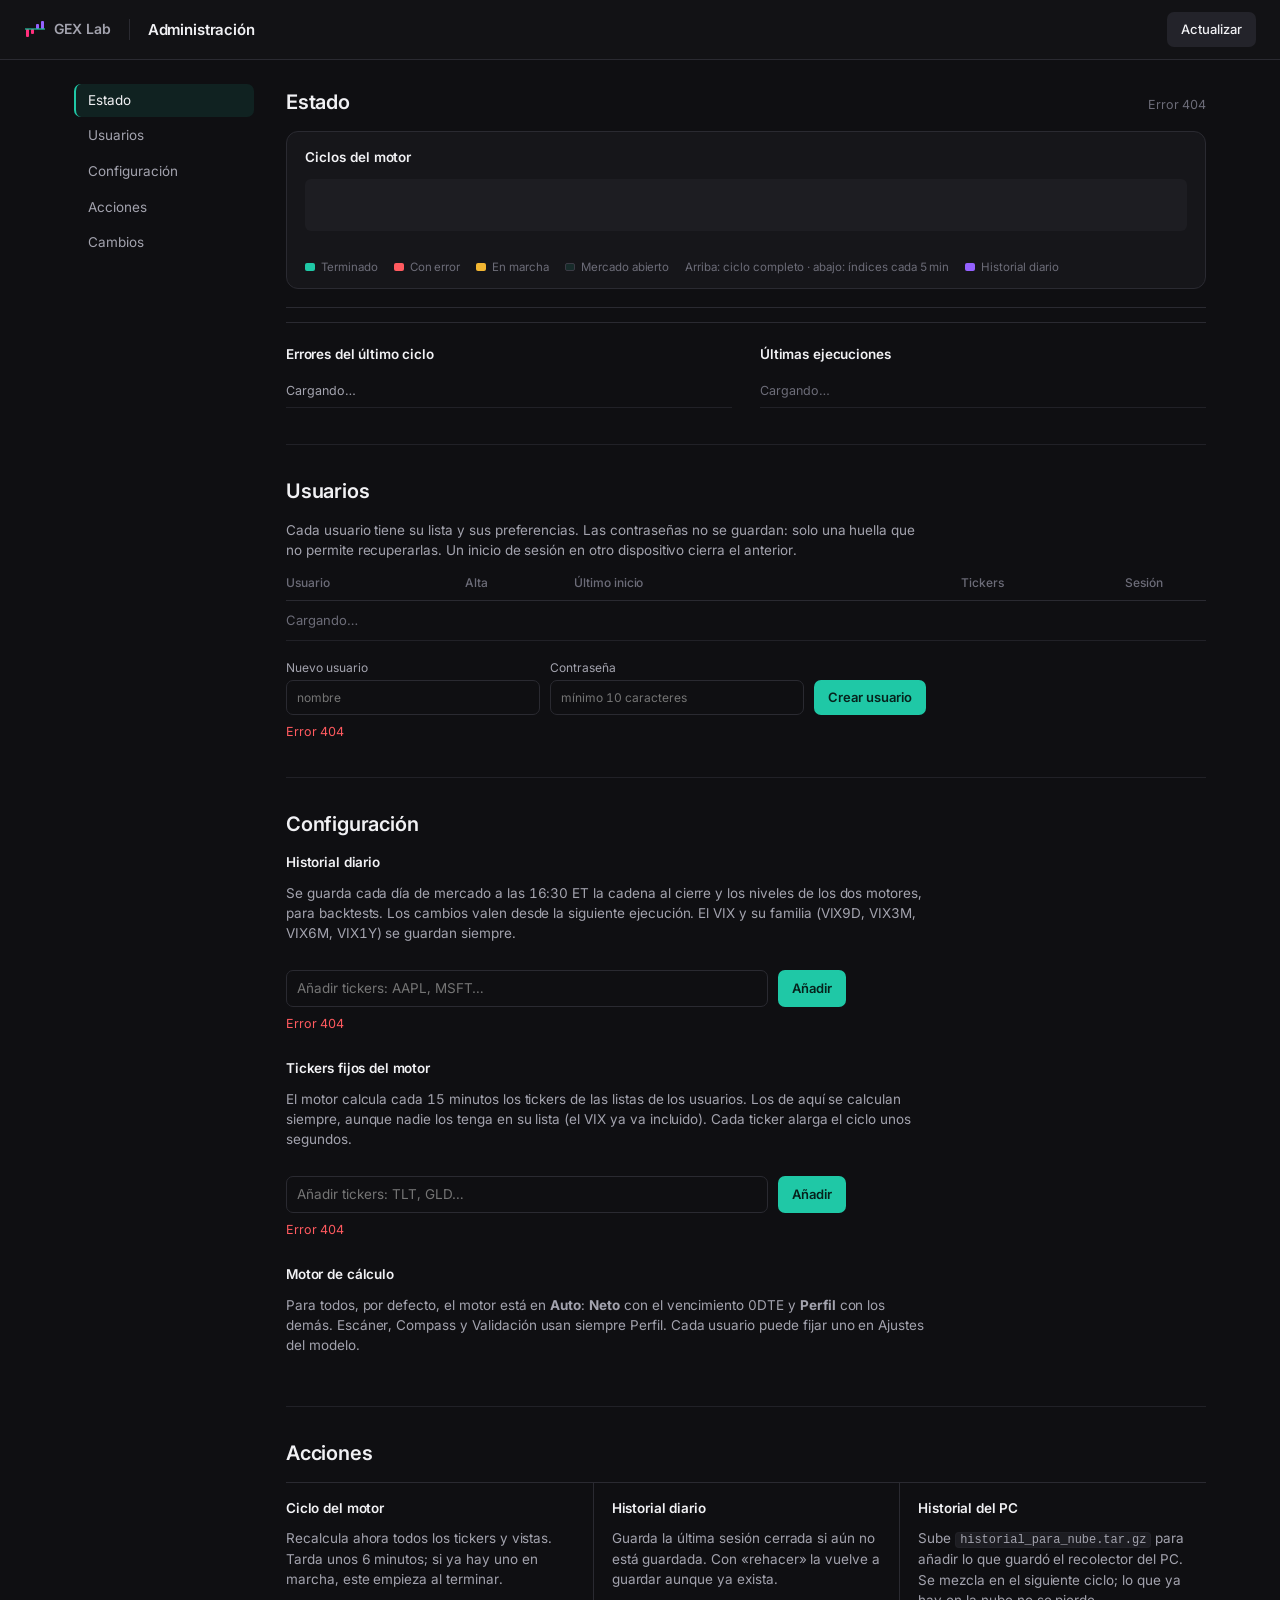
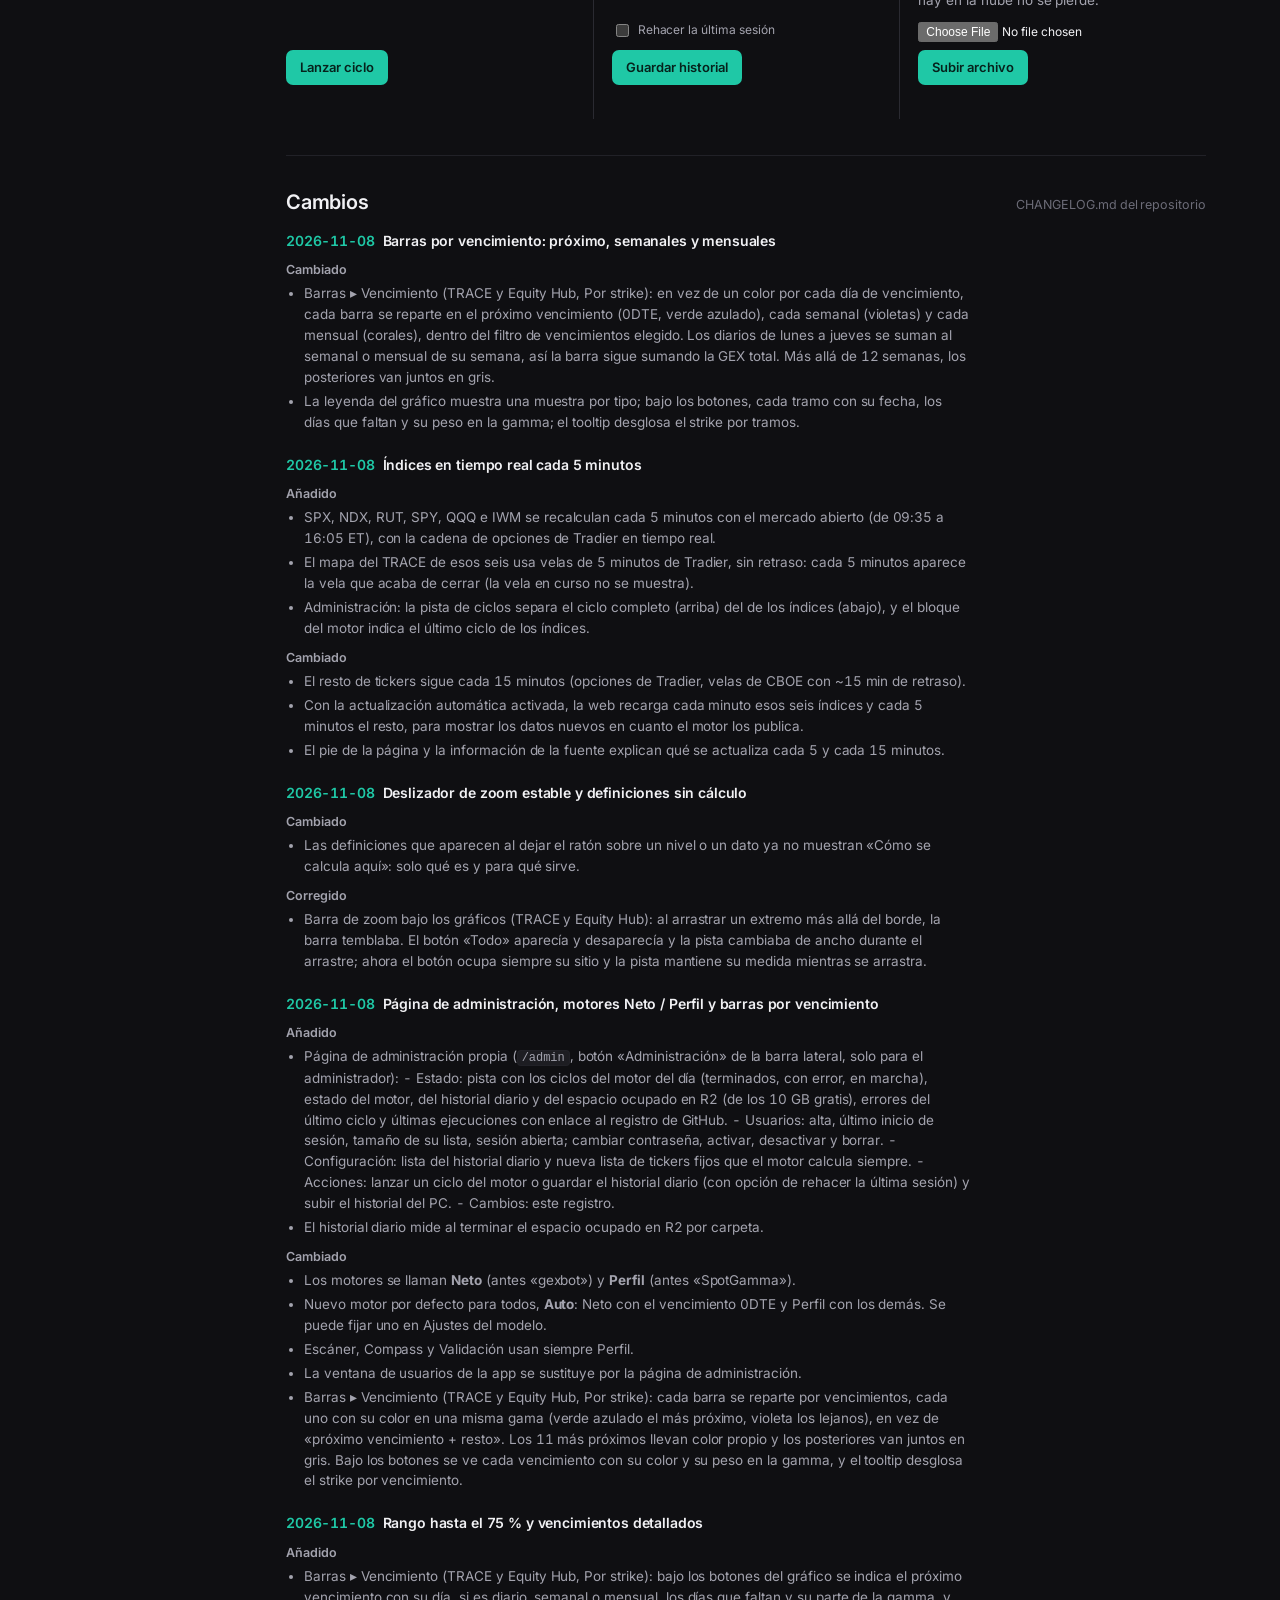
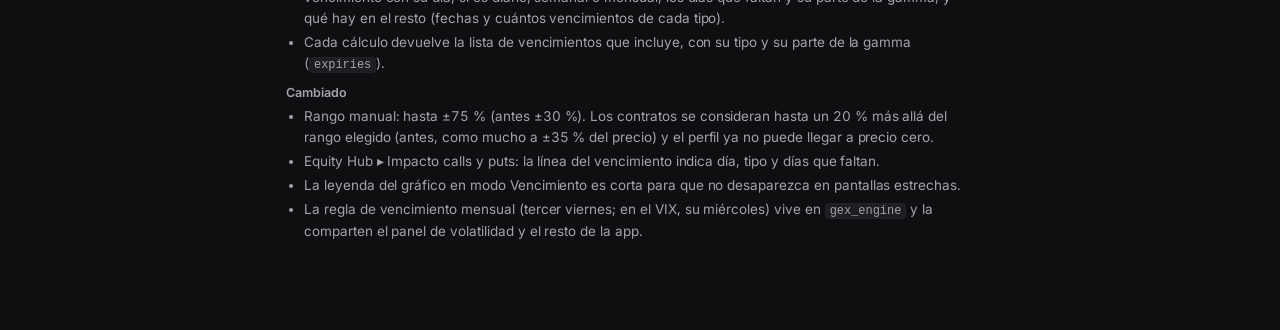
==== commit 2347addf: "Índices en tiempo real cada 5 min, barras por semanal/mensual, zoom estable - motor.py rapido (SPX N" ====
--- a/web/admin.html
+++ b/web/admin.html
@@ -44,7 +44,7 @@
         <div class="axis" id="axis"></div>
         <div class="day-k">
           <span><i class="k ok"></i>Terminado</span><span><i class="k err"></i>Con error</span>
-          <span><i class="k run"></i>En marcha</span><span><i class="k mkt"></i>Mercado abierto</span><span><i class="k hist"></i>Historial diario</span>
+          <span><i class="k run"></i>En marcha</span><span><i class="k mkt"></i>Mercado abierto</span><span>Arriba: ciclo completo · abajo: índices cada 5 min</span><span><i class="k hist"></i>Historial diario</span>
         </div>
       </div>
 
--- a/web/sg.css
+++ b/web/sg.css
@@ -260,7 +260,7 @@
 .zb-win:active { cursor: grabbing; }
 .zb-h { position: absolute; top: 50%; width: 10px; height: 20px; margin-top: -10px; border-radius: 3px; background: var(--accent); cursor: ew-resize; }
 .zb-h.l { left: -5px; } .zb-h.r { right: -5px; }
-.zb-lab { font-size: 12px; color: var(--muted); font-variant-numeric: tabular-nums; white-space: nowrap; min-width: 120px; text-align: right; }
+.zb-lab { font-size: 12px; color: var(--muted); font-variant-numeric: tabular-nums; white-space: nowrap; min-width: 128px; text-align: right; }
 .zb-reset { font-size: 12px; }
 body.view-map .zoombar { display: none; }
 @media (max-width: 700px) { .zb-lab { min-width: 0; } }
--- a/web/admin.css
+++ b/web/admin.css
@@ -45,10 +45,11 @@
 .day { background: var(--surface); border: 1px solid var(--line); border-radius: 12px; padding: 16px 18px 12px; margin-bottom: 18px; }
 .day-h { display: flex; flex-wrap: wrap; justify-content: space-between; gap: 4px 12px; color: var(--faint); font-size: 12.5px; margin-bottom: 12px; }
 .day-h b { color: var(--text); font-weight: 600; font-size: 13.5px; }
-.trk { position: relative; height: 46px; border-radius: 6px; background: var(--surface-2); overflow: hidden; }
+.trk { position: relative; height: 52px; border-radius: 6px; background: var(--surface-2); overflow: hidden; }
 .trk .mkt { position: absolute; top: 0; bottom: 0; background: color-mix(in srgb, var(--accent) 16%, transparent); border-left: 1px solid var(--line-strong); border-right: 1px solid var(--line-strong); }
-.trk .run { position: absolute; top: 9px; bottom: 9px; min-width: 3px; border-radius: 2px; background: var(--accent); }
-.trk .run.err { background: var(--call); top: 6px; bottom: 6px; }
+.trk .run { position: absolute; top: 6px; bottom: 26px; min-width: 3px; border-radius: 2px; background: var(--accent); }
+.trk .run.rap { top: 28px; bottom: 6px; min-width: 2px; opacity: .7; }
+.trk .run.err { background: var(--call); opacity: 1; }
 .trk .run.live { background: var(--amber); animation: pulse 1.6s ease-in-out infinite; }
 .trk .run:hover { filter: brightness(1.25); }
 .trk .hist { position: absolute; top: 0; bottom: 0; width: 0; border-left: 2px dashed var(--pos); z-index: 2; }
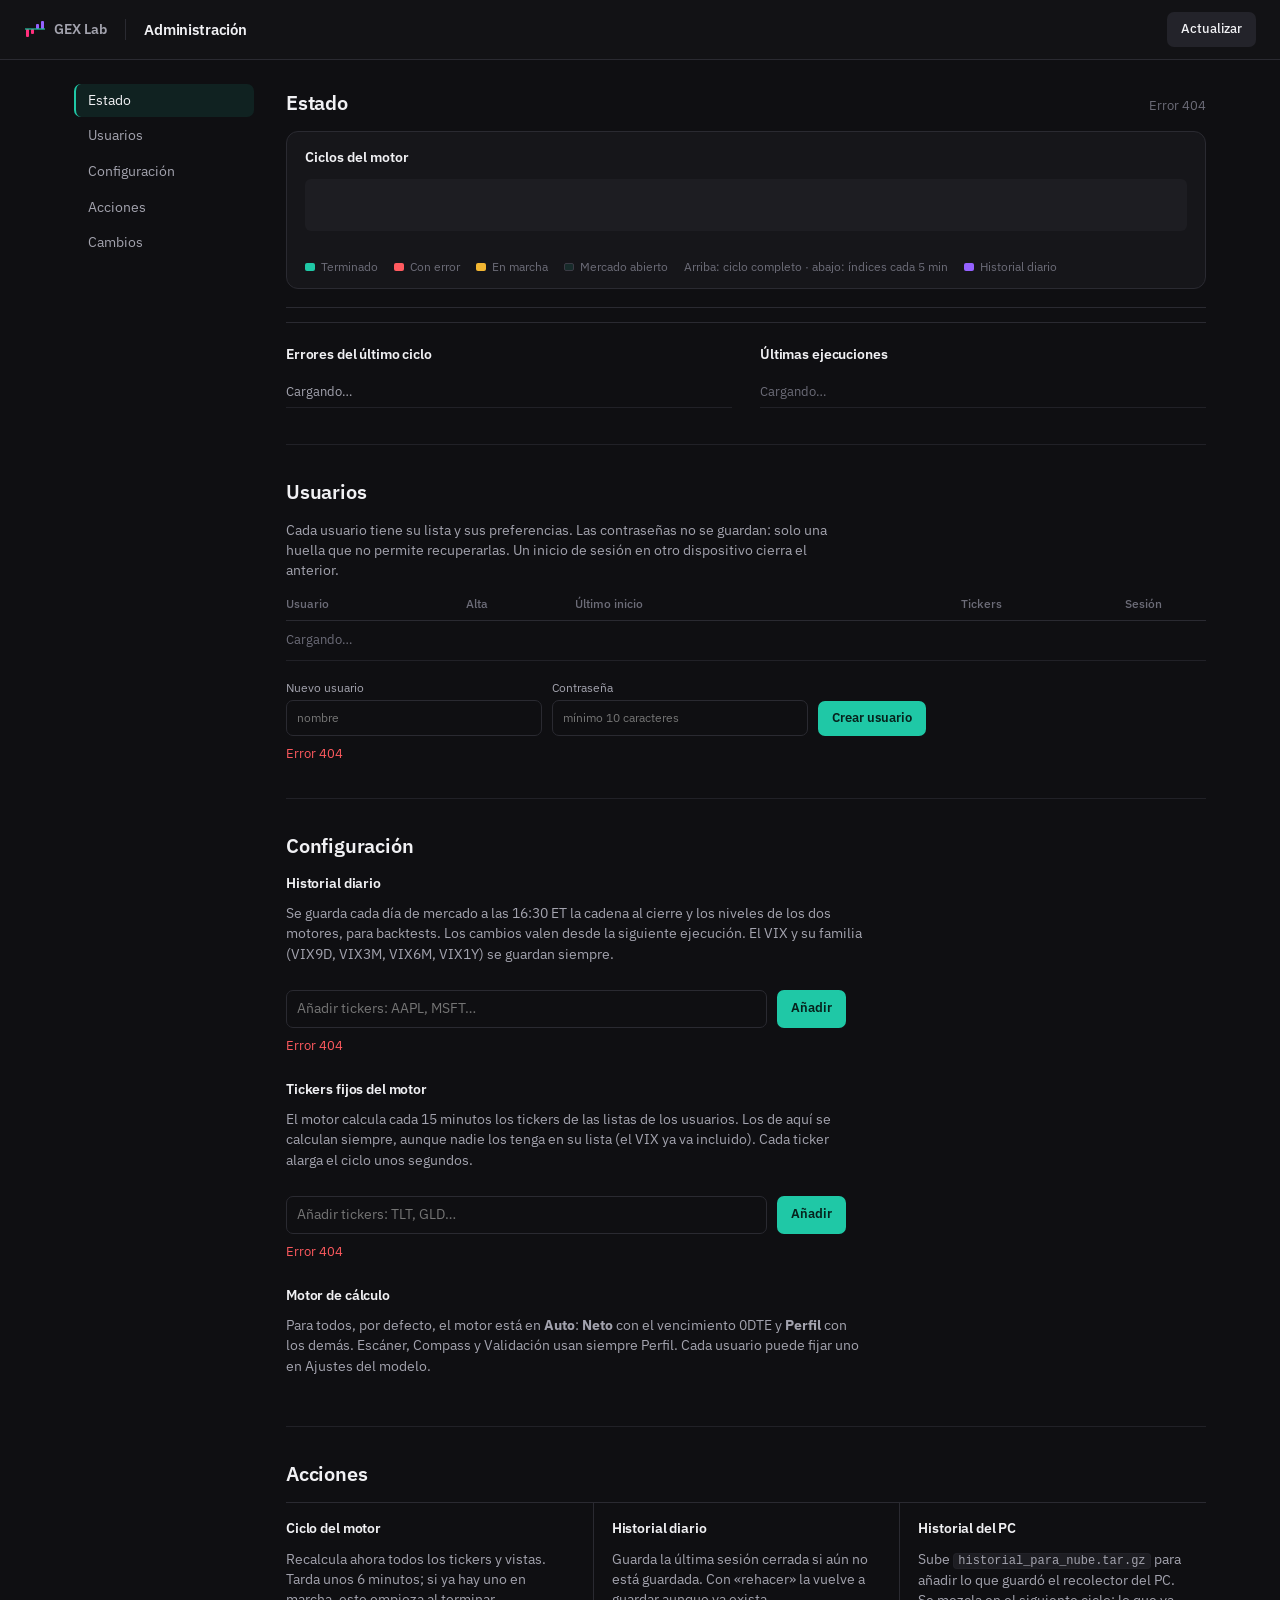
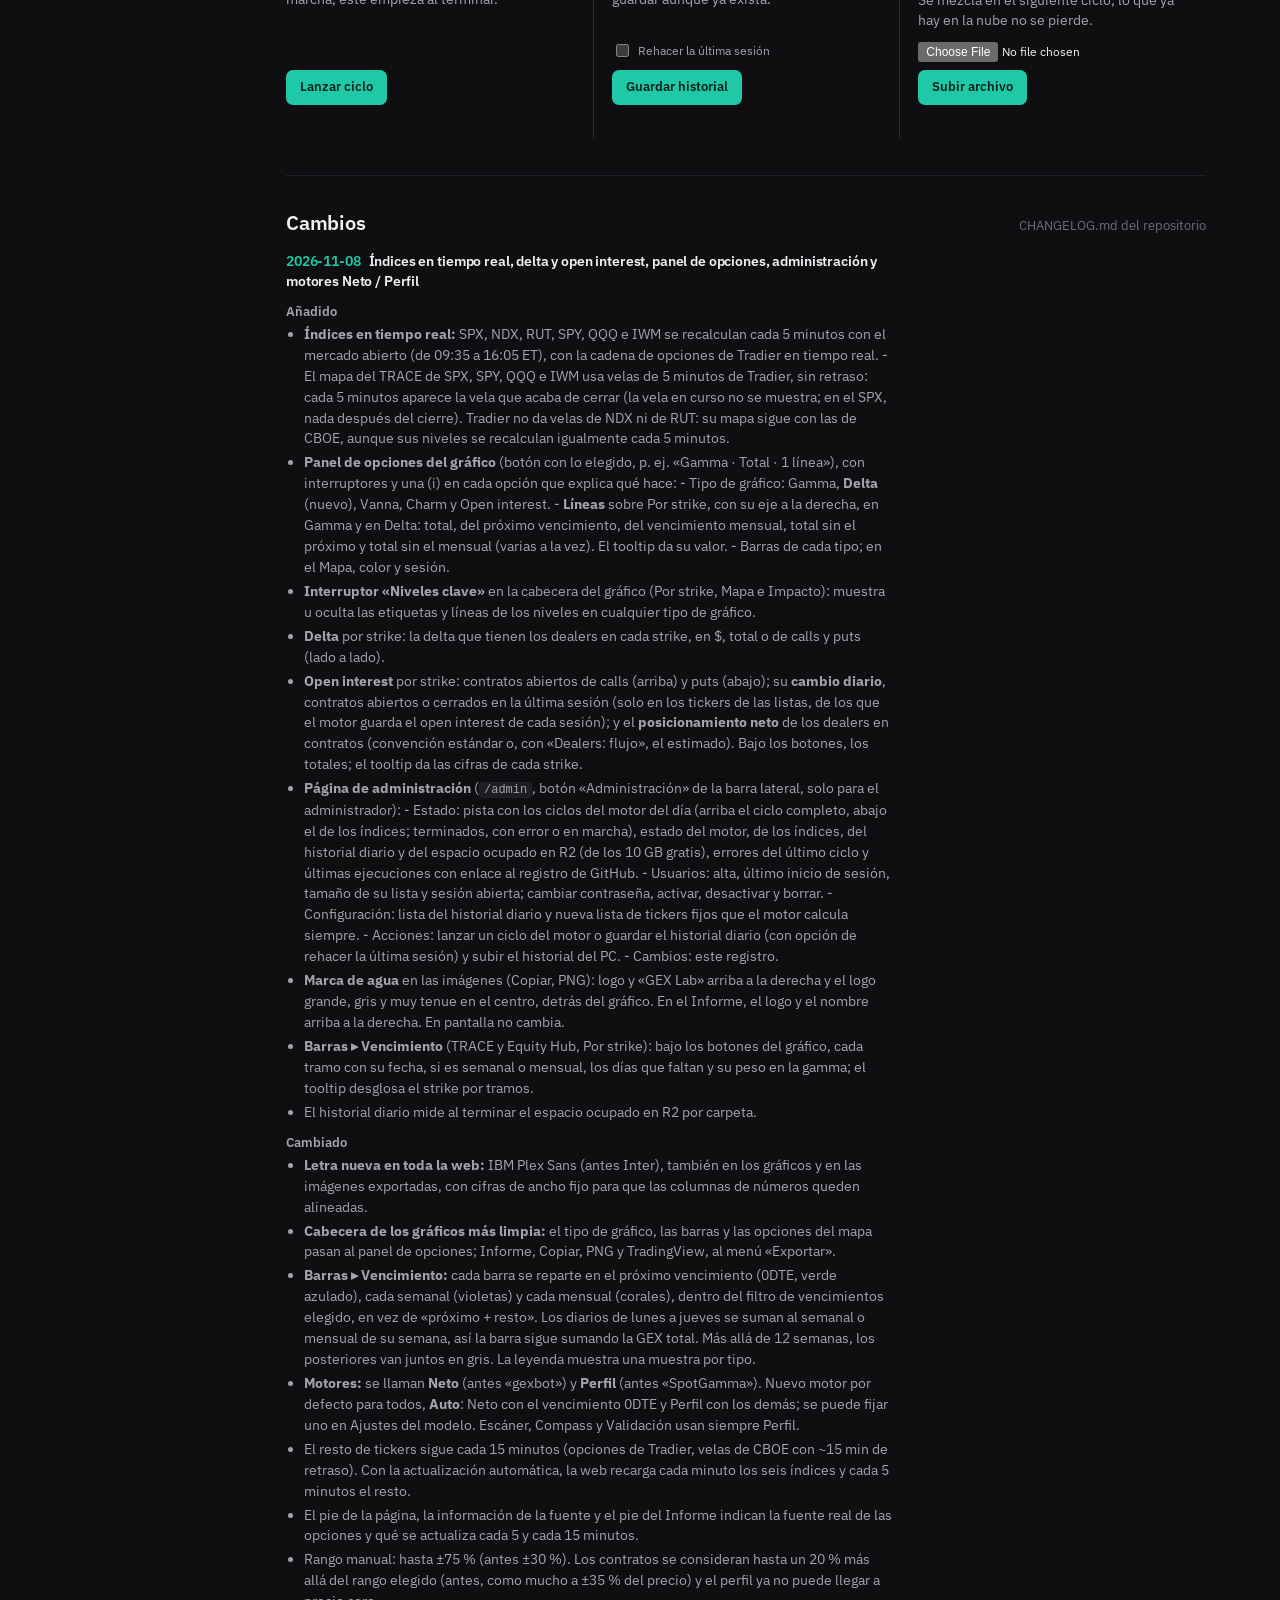
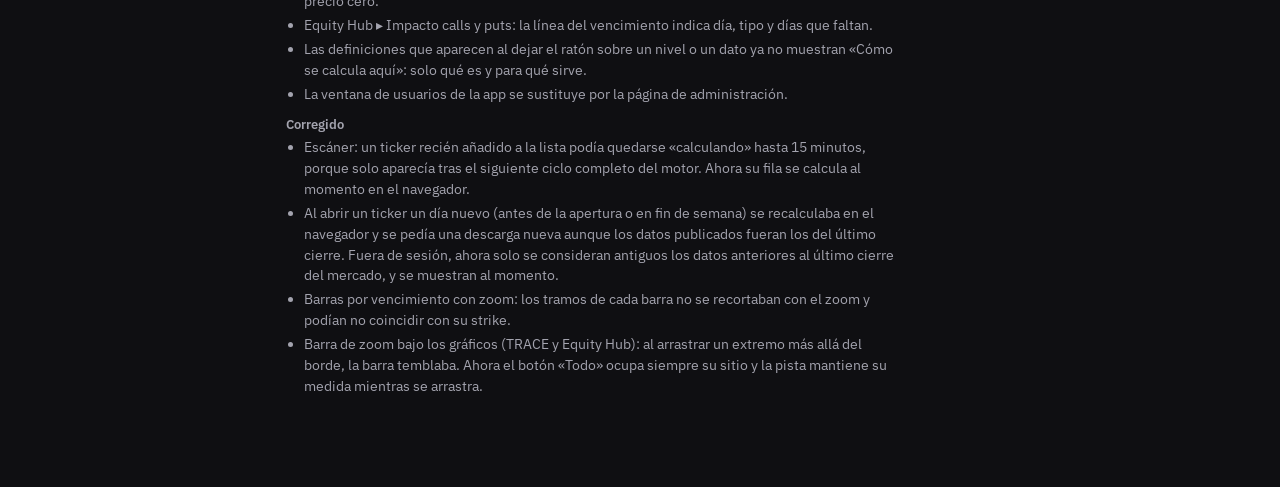
==== commit 49906556: "Interruptor de niveles clave en la cabecera, esquinas del tipo de gráfico e IBM Plex Sans en toda la" ====
--- a/web/admin.html
+++ b/web/admin.html
@@ -9,7 +9,7 @@
 <title>Administración · GEX Lab</title>
 <link rel="preconnect" href="https://fonts.googleapis.com">
 <link rel="preconnect" href="https://fonts.gstatic.com" crossorigin>
-<link href="https://fonts.googleapis.com/css2?family=Inter:wght@400;500;600;700&display=swap" rel="stylesheet">
+<link href="https://fonts.googleapis.com/css2?family=IBM+Plex+Sans:wght@400;500;600;700&display=swap" rel="stylesheet">
 <link rel="stylesheet" href="styles.css">
 <link rel="stylesheet" href="sg.css">
 <link rel="stylesheet" href="admin.css">
--- a/web/sg.css
+++ b/web/sg.css
@@ -22,8 +22,8 @@
   --btn: #23232a; --btn-hover: #2c2c35; --pop: #1a1a1f; --hover: #1c1c22;
   --seg-on: #26262e; --knob: #d4d4dc; --scroll: #34343d; --shadow: rgba(0, 0, 0, .5);
   --side: #121215; --side-on: rgba(31, 200, 166, .10);
-  --sans: "Inter", -apple-system, "Segoe UI", Roboto, sans-serif;
-  --mono: "Inter", -apple-system, "Segoe UI", Roboto, sans-serif;
+  --sans: "IBM Plex Sans", -apple-system, "Segoe UI", Roboto, sans-serif;
+  --mono: "IBM Plex Sans", -apple-system, "Segoe UI", Roboto, sans-serif;  /* cifras: la misma, con numeros tabulares */
   color-scheme: dark;
 }
 :root[data-theme="light"] {
@@ -50,7 +50,7 @@
   color-scheme: light;
 }
 
-body { font-family: var(--sans); font-size: 13.5px; letter-spacing: -.003em; }
+body { font-family: var(--sans); font-size: 13.5px; letter-spacing: 0; font-variant-numeric: tabular-nums; }
 .price, .scard .sp, .mstate { letter-spacing: -.03em; }
 
 /* ---------------------------------------------------------------- estructura: barra lateral + contenido */
@@ -301,3 +301,60 @@
 .capexp { display: inline-block; white-space: nowrap; margin-right: 14px; }
 .capexp b { font-weight: 600; }
 .tsep { height: 1px; background: var(--line); margin: 6px 0; }
+
+/* ---------------------------------------------------------------- opciones del grafico y menu Exportar (cabecera del grafico)
+   El panel se genera en app.js (setSections / renderSet). Letra propia del panel: IBM Plex Sans (prueba antes de
+   cambiar la de toda la web) */
+.chead-r { margin-left: auto; display: flex; gap: 8px; align-items: center; }
+.popw { position: relative; }
+.popw[hidden] { display: none; }
+.csbtn { display: inline-flex; align-items: center; gap: 7px; }
+.csbtn svg { flex: none; }
+.cset, .cmenu { position: absolute; right: 0; top: calc(100% + 6px); z-index: 30; background: var(--pop); border: 1px solid var(--line);
+  border-radius: 14px; box-shadow: 0 16px 40px var(--shadow); }
+.cset[hidden], .cmenu[hidden] { display: none; }
+.cset { width: 356px; max-height: min(78vh, 640px); overflow: auto; padding: 12px 12px 8px; display: grid; gap: 4px; letter-spacing: 0; }
+/* interruptor "Niveles clave" de la cabecera del grafico (vale para todos los tipos de grafico) */
+.kl-tg { display: inline-flex; align-items: center; gap: 8px; border: 0; background: none; padding: 4px 6px; font-size: 13px; color: var(--muted); }
+.kl-tg[hidden] { display: none; }
+.kl-tg:hover { color: var(--text); }
+.kl-tg i { position: relative; width: 32px; height: 18px; border-radius: 9px; background: var(--line-strong); transition: background .15s; flex: none; }
+.kl-tg i::after { content: ""; position: absolute; top: 2px; left: 2px; width: 14px; height: 14px; border-radius: 50%; background: var(--knob);
+  box-shadow: 0 1px 2px rgba(0, 0, 0, .35); transition: left .15s; }
+.kl-tg[aria-checked="true"] i { background: color-mix(in srgb, var(--accent) 70%, var(--line-strong)); }
+.kl-tg[aria-checked="true"] i::after { left: 16px; background: #fff; }
+@media (prefers-reduced-motion: reduce) { .kl-tg i, .kl-tg i::after { transition: none; } }
+.cs-type { background: var(--surface-2); border: 1px solid var(--line-soft); border-radius: 10px; padding: 10px 10px 12px; margin-bottom: 6px; }
+.cs-t { text-align: center; font-size: 13px; font-weight: 600; color: var(--text); margin: 6px 0 8px; }
+.cs-type .cs-t { margin-top: 0; }
+.cs-segs { display: grid; grid-template-columns: repeat(5, 1fr); border: 1px solid var(--line-strong); border-radius: 8px; }
+.cs-segs button { border: 0; border-left: 1px solid var(--line-strong); background: none; padding: 7px 4px; font: inherit; font-size: 12.5px;
+  font-weight: 500; color: var(--muted); }
+.cs-segs button:first-child { border-left: 0; border-radius: 7px 0 0 7px; }
+.cs-segs button:last-child { border-radius: 0 7px 7px 0; }
+.cs-segs button:hover { color: var(--text); background: var(--hover); }
+.cs-segs button[aria-checked="true"] { color: var(--accent); background: var(--accent-soft); box-shadow: inset 0 0 0 1px var(--accent); }
+.cs-sec { display: grid; }
+.cs-flag { border-top: 1px solid var(--line-soft); margin-top: 6px; padding-top: 6px; }
+.cs-r { display: flex; align-items: center; gap: 6px; border-radius: 8px; }
+.cs-r:hover { background: var(--hover); }
+.cs-r.off { opacity: .45; }
+.cs-tg { flex: 1; display: flex; align-items: center; gap: 12px; min-width: 0; border: 0; background: none; padding: 8px 6px;
+  font: inherit; font-size: 13.5px; color: var(--text); text-align: left; }
+.cs-tg:disabled { cursor: default; }
+.cs-tg span { white-space: normal; line-height: 1.3; }
+.cs-tg i { flex: none; position: relative; width: 36px; height: 20px; border-radius: 10px; background: var(--line-strong); transition: background .15s; }
+.cs-tg i::after { content: ""; position: absolute; top: 2px; left: 2px; width: 16px; height: 16px; border-radius: 50%; background: var(--knob);
+  box-shadow: 0 1px 2px rgba(0, 0, 0, .35); transition: left .15s; }
+.cs-tg[aria-checked="true"] i { background: color-mix(in srgb, var(--accent) 70%, var(--line-strong)); }
+.cs-tg[aria-checked="true"] i::after { left: 18px; background: #fff; }
+.cs-i { flex: none; width: 18px; height: 18px; margin-right: 6px; border-radius: 50%; border: 0; padding: 0; background: var(--accent);
+  color: var(--pop); font: 700 11px/18px Georgia, "Times New Roman", serif; font-style: italic; text-align: center; opacity: .85; }
+.cs-i:hover, .cs-i[aria-expanded="true"] { opacity: 1; }
+.cs-d { margin: 0 8px 6px 54px; font-size: 12px; line-height: 1.45; color: var(--muted); }
+.cs-d[hidden] { display: none; }
+.cmenu { min-width: 210px; padding: 6px; display: grid; }
+.cmenu button { border: 0; background: none; text-align: left; padding: 8px 10px; border-radius: 7px; font-size: 13px; color: var(--text); }
+.cmenu button:hover { background: var(--hover); color: var(--accent); }
+@media (max-width: 640px) { .cset { width: min(356px, calc(100vw - 32px)); } }
+@media (prefers-reduced-motion: reduce) { .cs-tg i, .cs-tg i::after { transition: none; } }
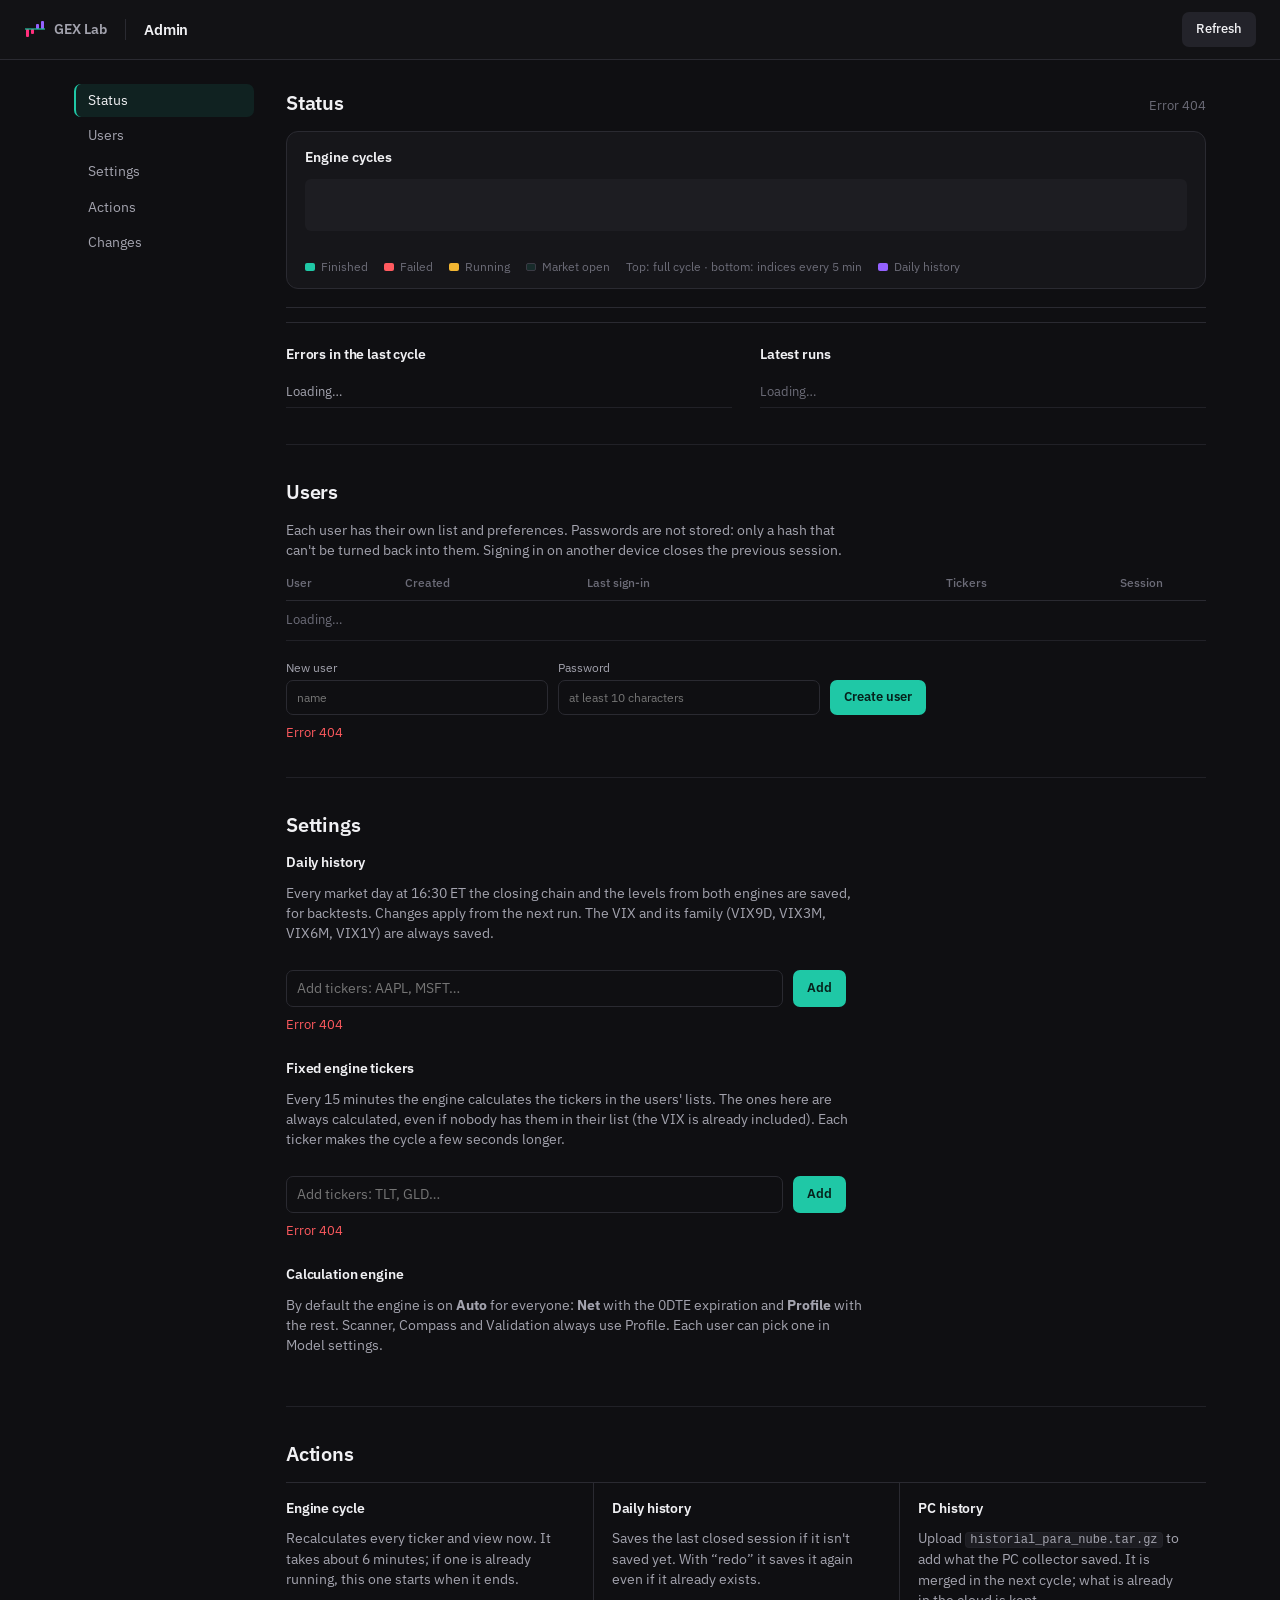
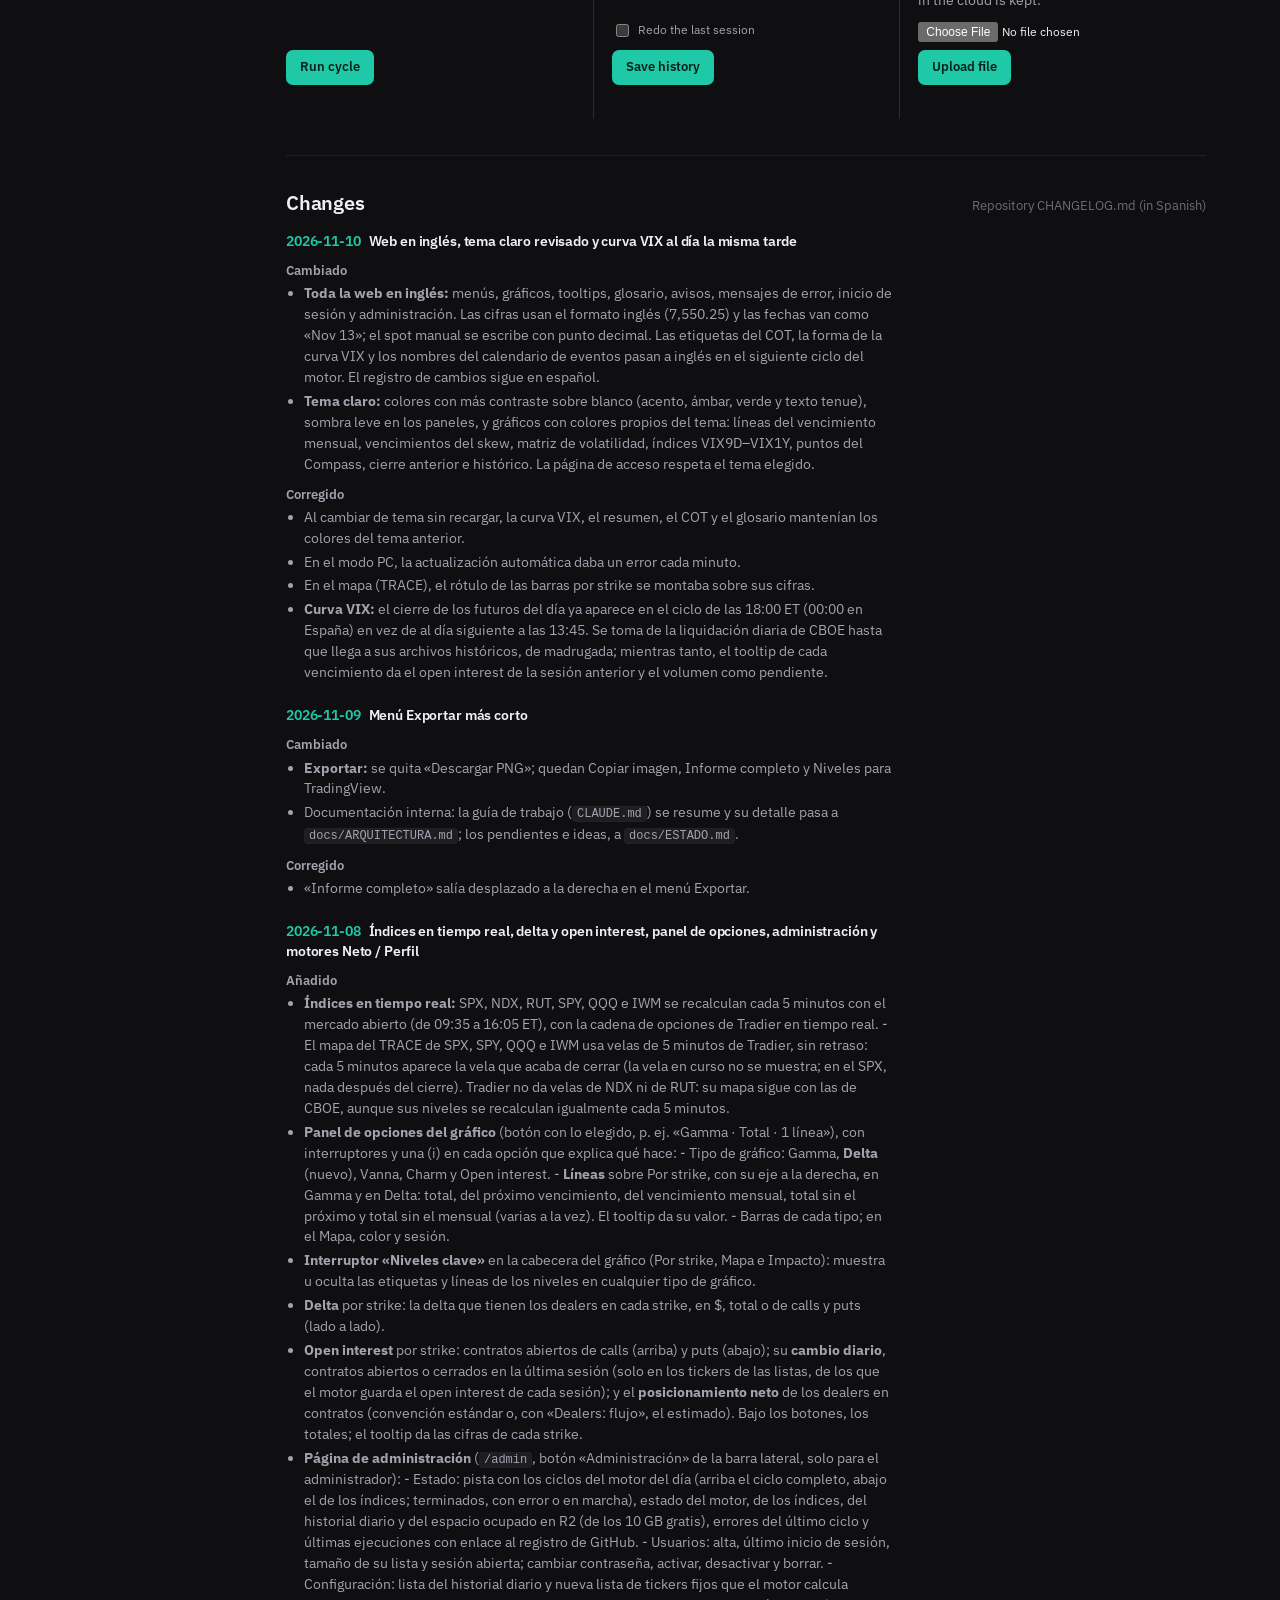
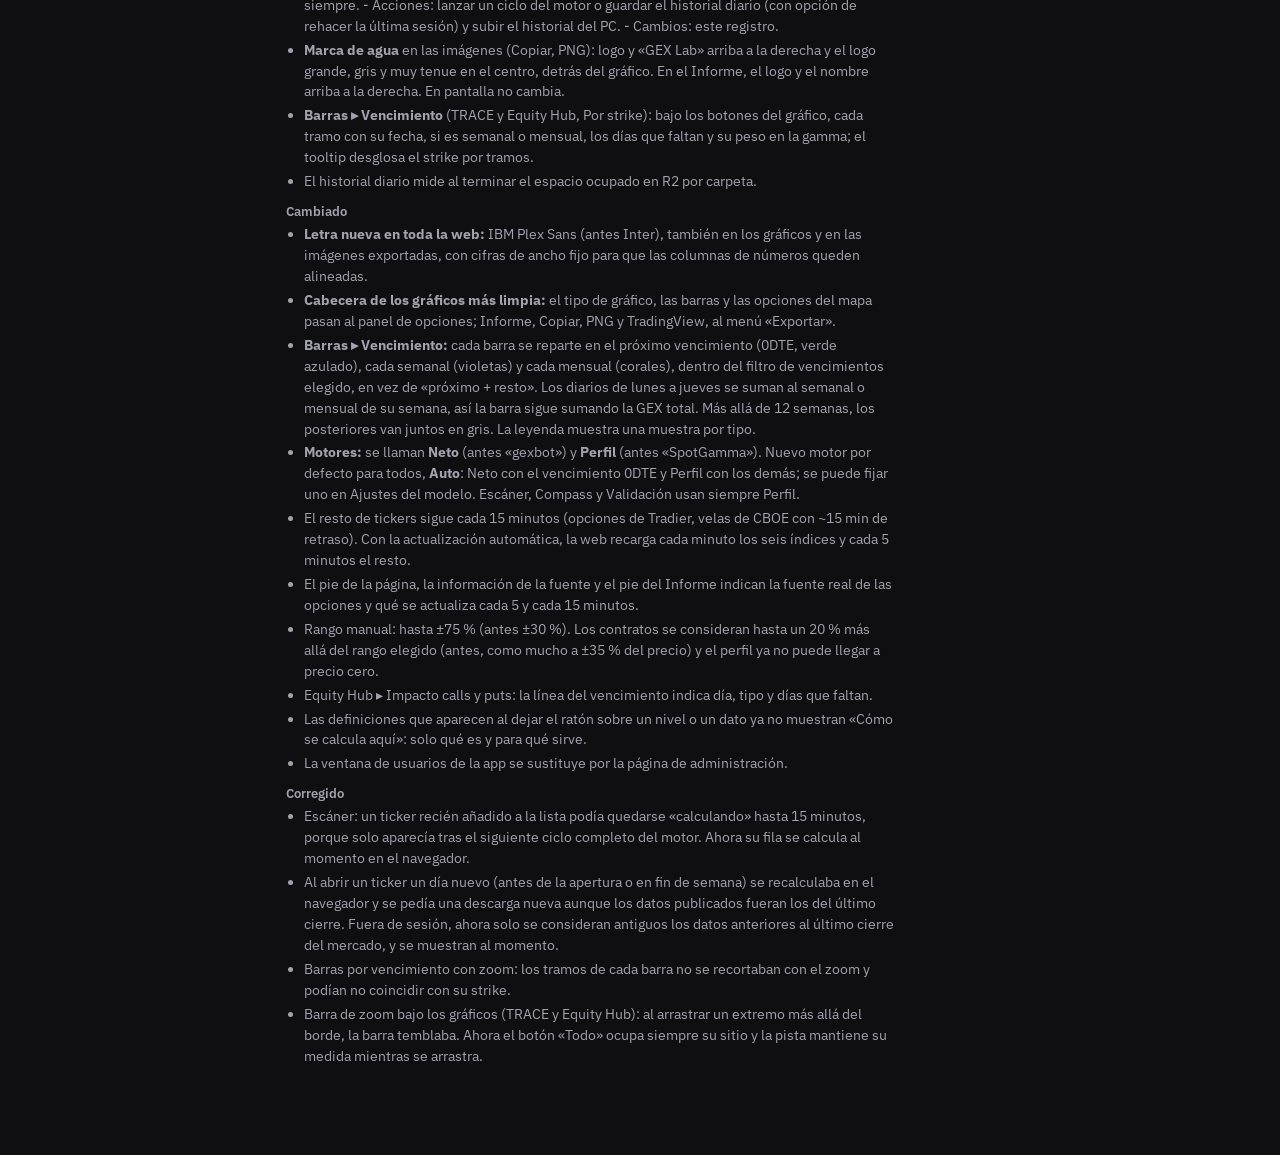
==== commit 19abac4d: "Web en inglés y tema claro revisado - Traduce al inglés todos los textos de la web, el inicio de ses" ====
--- a/web/admin.html
+++ b/web/admin.html
@@ -1,12 +1,12 @@
 <!doctype html>
-<html lang="es">
+<html lang="en">
 <head>
 <meta charset="utf-8">
 <meta name="viewport" content="width=device-width, initial-scale=1">
 <meta name="robots" content="noindex, nofollow">
 <link rel="icon" href="/favicon.svg" type="image/svg+xml">
 <link rel="icon" href="/favicon-32.png" sizes="32x32" type="image/png">
-<title>Administración · GEX Lab</title>
+<title>Admin · GEX Lab</title>
 <link rel="preconnect" href="https://fonts.googleapis.com">
 <link rel="preconnect" href="https://fonts.gstatic.com" crossorigin>
 <link href="https://fonts.googleapis.com/css2?family=IBM+Plex+Sans:wght@400;500;600;700&display=swap" rel="stylesheet">
@@ -17,34 +17,34 @@
 </head>
 <body class="admpage">
 <header class="ah">
-  <a class="ah-back" href="/" title="Volver a GEX Lab"><svg width="22" height="22" viewBox="0 0 22 22" aria-hidden="true">
+  <a class="ah-back" href="/" title="Back to GEX Lab"><svg width="22" height="22" viewBox="0 0 22 22" aria-hidden="true">
       <rect x="2" y="11" width="3" height="8" rx="1" fill="var(--neg)"/><rect x="7" y="11" width="3" height="5" rx="1" fill="var(--neg)"/>
       <rect x="12" y="6" width="3" height="5" rx="1" fill="var(--pos)"/><rect x="17" y="3" width="3" height="8" rx="1" fill="var(--pos)"/>
       <line x1="1" y1="11" x2="21" y2="11" stroke="var(--accent)" stroke-width="1.2"/></svg><span>GEX Lab</span></a>
-  <h1>Administración</h1>
-  <div class="ah-right"><span id="who"></span><button class="ab ghost" id="reload" title="Volver a leer el estado">Actualizar</button></div>
+  <h1>Admin</h1>
+  <div class="ah-right"><span id="who"></span><button class="ab ghost" id="reload" title="Read the status again">Refresh</button></div>
 </header>
 
 <div class="aw">
-  <nav class="an" aria-label="Secciones">
-    <a href="#estado" class="on">Estado</a>
-    <a href="#usuarios">Usuarios</a>
-    <a href="#config">Configuración</a>
-    <a href="#acciones">Acciones</a>
-    <a href="#cambios">Cambios</a>
+  <nav class="an" aria-label="Sections">
+    <a href="#estado" class="on">Status</a>
+    <a href="#usuarios">Users</a>
+    <a href="#config">Settings</a>
+    <a href="#acciones">Actions</a>
+    <a href="#cambios">Changes</a>
   </nav>
 
   <main class="am">
     <section id="estado" aria-labelledby="estT">
-      <div class="shd"><h2 id="estT">Estado</h2><p class="when" id="estWhen"></p></div>
+      <div class="shd"><h2 id="estT">Status</h2><p class="when" id="estWhen"></p></div>
 
-      <div class="day" id="day" aria-label="Ciclos del motor del día">
-        <div class="day-h"><b id="dayT">Ciclos del motor</b><span id="dayS"></span></div>
+      <div class="day" id="day" aria-label="Engine cycles for the day">
+        <div class="day-h"><b id="dayT">Engine cycles</b><span id="dayS"></span></div>
         <div class="trk" id="track"></div>
         <div class="axis" id="axis"></div>
         <div class="day-k">
-          <span><i class="k ok"></i>Terminado</span><span><i class="k err"></i>Con error</span>
-          <span><i class="k run"></i>En marcha</span><span><i class="k mkt"></i>Mercado abierto</span><span>Arriba: ciclo completo · abajo: índices cada 5 min</span><span><i class="k hist"></i>Historial diario</span>
+          <span><i class="k ok"></i>Finished</span><span><i class="k err"></i>Failed</span>
+          <span><i class="k run"></i>Running</span><span><i class="k mkt"></i>Market open</span><span>Top: full cycle · bottom: indices every 5 min</span><span><i class="k hist"></i>Daily history</span>
         </div>
       </div>
 
@@ -52,93 +52,93 @@
 
       <div class="cols2">
         <div>
-          <h3>Errores del último ciclo</h3>
-          <ul class="errs" id="errs"><li class="mute">Cargando…</li></ul>
+          <h3>Errors in the last cycle</h3>
+          <ul class="errs" id="errs"><li class="mute">Loading…</li></ul>
         </div>
         <div>
-          <h3>Últimas ejecuciones</h3>
-          <table class="runs"><tbody id="runs"><tr><td class="mute">Cargando…</td></tr></tbody></table>
+          <h3>Latest runs</h3>
+          <table class="runs"><tbody id="runs"><tr><td class="mute">Loading…</td></tr></tbody></table>
         </div>
       </div>
     </section>
 
     <section id="usuarios" aria-labelledby="usuT">
-      <div class="shd"><h2 id="usuT">Usuarios</h2><p class="when" id="usuSum"></p></div>
-      <p class="lead">Cada usuario tiene su lista y sus preferencias. Las contraseñas no se guardan: solo una huella que no permite recuperarlas. Un inicio de sesión en otro dispositivo cierra el anterior.</p>
-      <div class="tw"><table class="users"><thead><tr><th>Usuario</th><th>Alta</th><th>Último inicio</th><th class="n">Tickers</th><th class="n">Sesión</th><th></th></tr></thead>
-        <tbody id="users"><tr><td colspan="6" class="mute">Cargando…</td></tr></tbody></table></div>
+      <div class="shd"><h2 id="usuT">Users</h2><p class="when" id="usuSum"></p></div>
+      <p class="lead">Each user has their own list and preferences. Passwords are not stored: only a hash that can't be turned back into them. Signing in on another device closes the previous session.</p>
+      <div class="tw"><table class="users"><thead><tr><th>User</th><th>Created</th><th>Last sign-in</th><th class="n">Tickers</th><th class="n">Session</th><th></th></tr></thead>
+        <tbody id="users"><tr><td colspan="6" class="mute">Loading…</td></tr></tbody></table></div>
       <form class="row-form" id="newUser" autocomplete="off">
-        <label>Nuevo usuario<input id="nuName" autocapitalize="none" spellcheck="false" placeholder="nombre" required></label>
-        <label>Contraseña<input id="nuPw" type="password" autocomplete="new-password" minlength="10" placeholder="mínimo 10 caracteres" required></label>
-        <button class="ab" type="submit" id="nuGo">Crear usuario</button>
+        <label>New user<input id="nuName" autocapitalize="none" spellcheck="false" placeholder="name" required></label>
+        <label>Password<input id="nuPw" type="password" autocomplete="new-password" minlength="10" placeholder="at least 10 characters" required></label>
+        <button class="ab" type="submit" id="nuGo">Create user</button>
       </form>
       <p class="msg" id="usuMsg" role="status"></p>
     </section>
 
     <section id="config" aria-labelledby="cfgT">
-      <div class="shd"><h2 id="cfgT">Configuración</h2></div>
+      <div class="shd"><h2 id="cfgT">Settings</h2></div>
 
       <div class="cfg">
-        <div class="cfg-h"><h3>Historial diario <span class="cnt" id="hisCnt"></span></h3></div>
-        <p class="lead">Se guarda cada día de mercado a las 16:30 ET la cadena al cierre y los niveles de los dos motores, para backtests. Los cambios valen desde la siguiente ejecución. El VIX y su familia (VIX9D, VIX3M, VIX6M, VIX1Y) se guardan siempre.</p>
+        <div class="cfg-h"><h3>Daily history <span class="cnt" id="hisCnt"></span></h3></div>
+        <p class="lead">Every market day at 16:30 ET the closing chain and the levels from both engines are saved, for backtests. Changes apply from the next run. The VIX and its family (VIX9D, VIX3M, VIX6M, VIX1Y) are always saved.</p>
         <div class="tks" id="hisList"></div>
-        <form class="add" id="hisForm" autocomplete="off"><input id="hisAdd" autocapitalize="characters" spellcheck="false" placeholder="Añadir tickers: AAPL, MSFT…" aria-label="Tickers que añadir al historial diario"><button class="ab" type="submit">Añadir</button></form>
+        <form class="add" id="hisForm" autocomplete="off"><input id="hisAdd" autocapitalize="characters" spellcheck="false" placeholder="Add tickers: AAPL, MSFT…" aria-label="Tickers to add to the daily history"><button class="ab" type="submit">Add</button></form>
         <p class="msg" id="hisMsg" role="status"></p>
       </div>
 
       <div class="cfg">
-        <div class="cfg-h"><h3>Tickers fijos del motor <span class="cnt" id="fijCnt"></span></h3></div>
-        <p class="lead">El motor calcula cada 15 minutos los tickers de las listas de los usuarios. Los de aquí se calculan siempre, aunque nadie los tenga en su lista (el VIX ya va incluido). Cada ticker alarga el ciclo unos segundos.</p>
+        <div class="cfg-h"><h3>Fixed engine tickers <span class="cnt" id="fijCnt"></span></h3></div>
+        <p class="lead">Every 15 minutes the engine calculates the tickers in the users' lists. The ones here are always calculated, even if nobody has them in their list (the VIX is already included). Each ticker makes the cycle a few seconds longer.</p>
         <div class="tks" id="fijList"></div>
-        <form class="add" id="fijForm" autocomplete="off"><input id="fijAdd" autocapitalize="characters" spellcheck="false" placeholder="Añadir tickers: TLT, GLD…" aria-label="Tickers fijos que añadir"><button class="ab" type="submit">Añadir</button></form>
+        <form class="add" id="fijForm" autocomplete="off"><input id="fijAdd" autocapitalize="characters" spellcheck="false" placeholder="Add tickers: TLT, GLD…" aria-label="Fixed tickers to add"><button class="ab" type="submit">Add</button></form>
         <p class="msg" id="fijMsg" role="status"></p>
       </div>
 
       <div class="cfg">
-        <div class="cfg-h"><h3>Motor de cálculo</h3></div>
-        <p class="lead">Para todos, por defecto, el motor está en <b>Auto</b>: <b>Neto</b> con el vencimiento 0DTE y <b>Perfil</b> con los demás. Escáner, Compass y Validación usan siempre Perfil. Cada usuario puede fijar uno en Ajustes del modelo.</p>
+        <div class="cfg-h"><h3>Calculation engine</h3></div>
+        <p class="lead">By default the engine is on <b>Auto</b> for everyone: <b>Net</b> with the 0DTE expiration and <b>Profile</b> with the rest. Scanner, Compass and Validation always use Profile. Each user can pick one in Model settings.</p>
       </div>
     </section>
 
     <section id="acciones" aria-labelledby="accT">
-      <div class="shd"><h2 id="accT">Acciones</h2></div>
+      <div class="shd"><h2 id="accT">Actions</h2></div>
       <div class="acts">
         <div class="acc">
-          <h3>Ciclo del motor</h3>
-          <p>Recalcula ahora todos los tickers y vistas. Tarda unos 6 minutos; si ya hay uno en marcha, este empieza al terminar.</p>
-          <button class="ab" data-lanzar="ciclo">Lanzar ciclo</button>
+          <h3>Engine cycle</h3>
+          <p>Recalculates every ticker and view now. It takes about 6 minutes; if one is already running, this one starts when it ends.</p>
+          <button class="ab" data-lanzar="ciclo">Run cycle</button>
           <p class="msg" role="status"></p>
         </div>
         <div class="acc">
-          <h3>Historial diario</h3>
-          <p>Guarda la última sesión cerrada si aún no está guardada. Con «rehacer» la vuelve a guardar aunque ya exista.</p>
-          <label class="chk"><input type="checkbox" id="forzar"> Rehacer la última sesión</label>
-          <button class="ab" data-lanzar="historial">Guardar historial</button>
+          <h3>Daily history</h3>
+          <p>Saves the last closed session if it isn't saved yet. With “redo” it saves it again even if it already exists.</p>
+          <label class="chk"><input type="checkbox" id="forzar"> Redo the last session</label>
+          <button class="ab" data-lanzar="historial">Save history</button>
           <p class="msg" role="status"></p>
         </div>
         <div class="acc">
-          <h3>Historial del PC</h3>
-          <p>Sube <code>historial_para_nube.tar.gz</code> para añadir lo que guardó el recolector del PC. Se mezcla en el siguiente ciclo; lo que ya hay en la nube no se pierde.</p>
-          <form id="impForm"><input id="impFile" type="file" accept=".gz,.tgz,application/gzip" required aria-label="Archivo del historial del PC"><button class="ab" type="submit">Subir archivo</button></form>
+          <h3>PC history</h3>
+          <p>Upload <code>historial_para_nube.tar.gz</code> to add what the PC collector saved. It is merged in the next cycle; what is already in the cloud is kept.</p>
+          <form id="impForm"><input id="impFile" type="file" accept=".gz,.tgz,application/gzip" required aria-label="PC history file"><button class="ab" type="submit">Upload file</button></form>
           <p class="msg" id="impMsg" role="status"></p>
         </div>
       </div>
     </section>
 
     <section id="cambios" aria-labelledby="camT">
-      <div class="shd"><h2 id="camT">Cambios</h2><p class="when">CHANGELOG.md del repositorio</p></div>
-      <div class="log" id="log"><p class="mute">Cargando…</p></div>
+      <div class="shd"><h2 id="camT">Changes</h2><p class="when">Repository CHANGELOG.md (in Spanish)</p></div>
+      <div class="log" id="log"><p class="mute">Loading…</p></div>
     </section>
   </main>
 </div>
 
 <dialog id="pwDlg" aria-labelledby="pwT">
   <form method="dialog" id="pwForm">
-    <h3 id="pwT">Nueva contraseña</h3>
-    <label>Contraseña<input id="pw1" type="password" autocomplete="new-password" minlength="10" required></label>
-    <label>Repítela<input id="pw2" type="password" autocomplete="new-password" minlength="10" required></label>
+    <h3 id="pwT">New password</h3>
+    <label>Password<input id="pw1" type="password" autocomplete="new-password" minlength="10" required></label>
+    <label>Repeat it<input id="pw2" type="password" autocomplete="new-password" minlength="10" required></label>
     <p class="msg" id="pwMsg"></p>
-    <div class="dlg-b"><button class="ab ghost" value="cancel" formnovalidate>Cancelar</button><button class="ab" value="ok" id="pwOk">Guardar</button></div>
+    <div class="dlg-b"><button class="ab ghost" value="cancel" formnovalidate>Cancel</button><button class="ab" value="ok" id="pwOk">Save</button></div>
   </form>
 </dialog>
 
--- a/web/sg.css
+++ b/web/sg.css
@@ -26,30 +26,36 @@
   --mono: "IBM Plex Sans", -apple-system, "Segoe UI", Roboto, sans-serif;  /* cifras: la misma, con numeros tabulares */
   color-scheme: dark;
 }
+/* tema claro: los colores de texto y de nivel pasan 4,5:1 (o casi) sobre blanco; el acento lleva texto blanco encima */
 :root[data-theme="light"] {
-  --ink: #f4f5f7;
+  --ink: #f2f3f6;
   --surface: #ffffff;
-  --surface-2: #f7f8fa;
-  --line: #e2e5ea;
-  --line-soft: #eceef2;
-  --line-strong: #c9ced6;
-  --text: #1b1f27;
-  --muted: #5d6573;
-  --faint: #959cab;
-  --accent: #1fa98f;
-  --accent-soft: rgba(31, 169, 143, .10);
-  --pos: #7c5cf0;
-  --neg: #e5336f;
-  --put: #13a874;
-  --call: #e04848;
-  --amber: #c98a00;
-  --focus: #1fa98f;
-  --btn: #eef0f3; --btn-hover: #e4e7ec; --pop: #ffffff; --hover: #f4f6f9;
-  --seg-on: #ffffff; --knob: #ffffff; --scroll: #cdd2da; --shadow: rgba(20, 24, 33, .14);
-  --side: #ffffff; --side-on: rgba(31, 169, 143, .09);
+  --surface-2: #f6f7f9;
+  --line: #dde1e7;
+  --line-soft: #e8ebef;
+  --line-strong: #c3c9d2;
+  --text: #171b22;
+  --muted: #535b69;
+  --faint: #7a8291;
+  --accent: #12846e;
+  --accent-soft: rgba(18, 132, 110, .10);
+  --pos: #6f4fe6;
+  --neg: #d92a66;
+  --put: #0d875c;
+  --call: #d33d3d;
+  --amber: #a66d00;
+  --focus: #12846e;
+  --btn: #eef0f3; --btn-hover: #e4e7ec; --pop: #ffffff; --hover: #f3f5f8;
+  --seg-on: #ffffff; --knob: #ffffff; --scroll: #c8ced7; --shadow: rgba(20, 24, 33, .12);
+  --side: #ffffff; --side-on: rgba(18, 132, 110, .09);
   color-scheme: light;
 }
-
+/* en claro los paneles se separan del fondo con una sombra leve, no solo con el borde */
+:root[data-theme="light"] :is(.stage, .tablewrap, .compass, .cside, .scard, .cotdetail, #vixView, .vpanel) { box-shadow: 0 1px 2px rgba(20, 24, 33, .05), 0 1px 1px rgba(20, 24, 33, .03); }
+:root[data-theme="light"] .chip { color: var(--amber); background: rgba(166, 109, 0, .08); border-color: rgba(166, 109, 0, .30); }
+:root[data-theme="light"] .chip button:hover { background: rgba(166, 109, 0, .14); }
+:root[data-theme="light"] .vleg i.up { background: rgba(18, 132, 110, .45); }
+:root[data-theme="light"] .vleg i.dn { background: rgba(217, 42, 102, .45); }
 body { font-family: var(--sans); font-size: 13.5px; letter-spacing: 0; font-variant-numeric: tabular-nums; }
 .price, .scard .sp, .mstate { letter-spacing: -.03em; }
 
@@ -159,7 +165,6 @@
 .chart-head button, .seg button, .tabs button { white-space: nowrap; }
 .chart-head .chart-caption { order: 10; flex-basis: 100%; }
 .chart-head .ghost { padding: 4px 10px; }
-#reportBtn { margin-left: auto; }
 
 /* ---------------------------------------------------------------- panel de volatilidad */
 body.vol-mode .controls { display: none; }
@@ -197,8 +202,7 @@
 table.vmat td .ds { display: inline; margin-left: 6px; }
 .vleg { display: inline-flex; align-items: center; gap: 8px; color: var(--faint); font-size: 12px; margin-left: 8px; }
 .vleg i { width: 12px; height: 12px; border-radius: 3px; display: inline-block; }
-.vleg i.up { background: rgba(31, 200, 166, .5); } .vleg i.dn { background: rgba(255, 47, 124, .5); margin-left: 8px; }
-.tip .vt-prev { color: var(--faint); font-weight: 400; }
+.vleg i.up { background: rgba(31, 200, 166, .5); } .vleg i.dn { background: rgba(255, 47, 124, .5); margin-left: 8px; }.tip .vt-prev { color: var(--faint); font-weight: 400; }
 .tip .vt-sub { font-size: 11px; margin-top: -2px; margin-bottom: 4px; }
 @media (max-width: 640px) {
   .vhead .tabs { margin-left: 0; width: 100%; overflow-x: auto; }
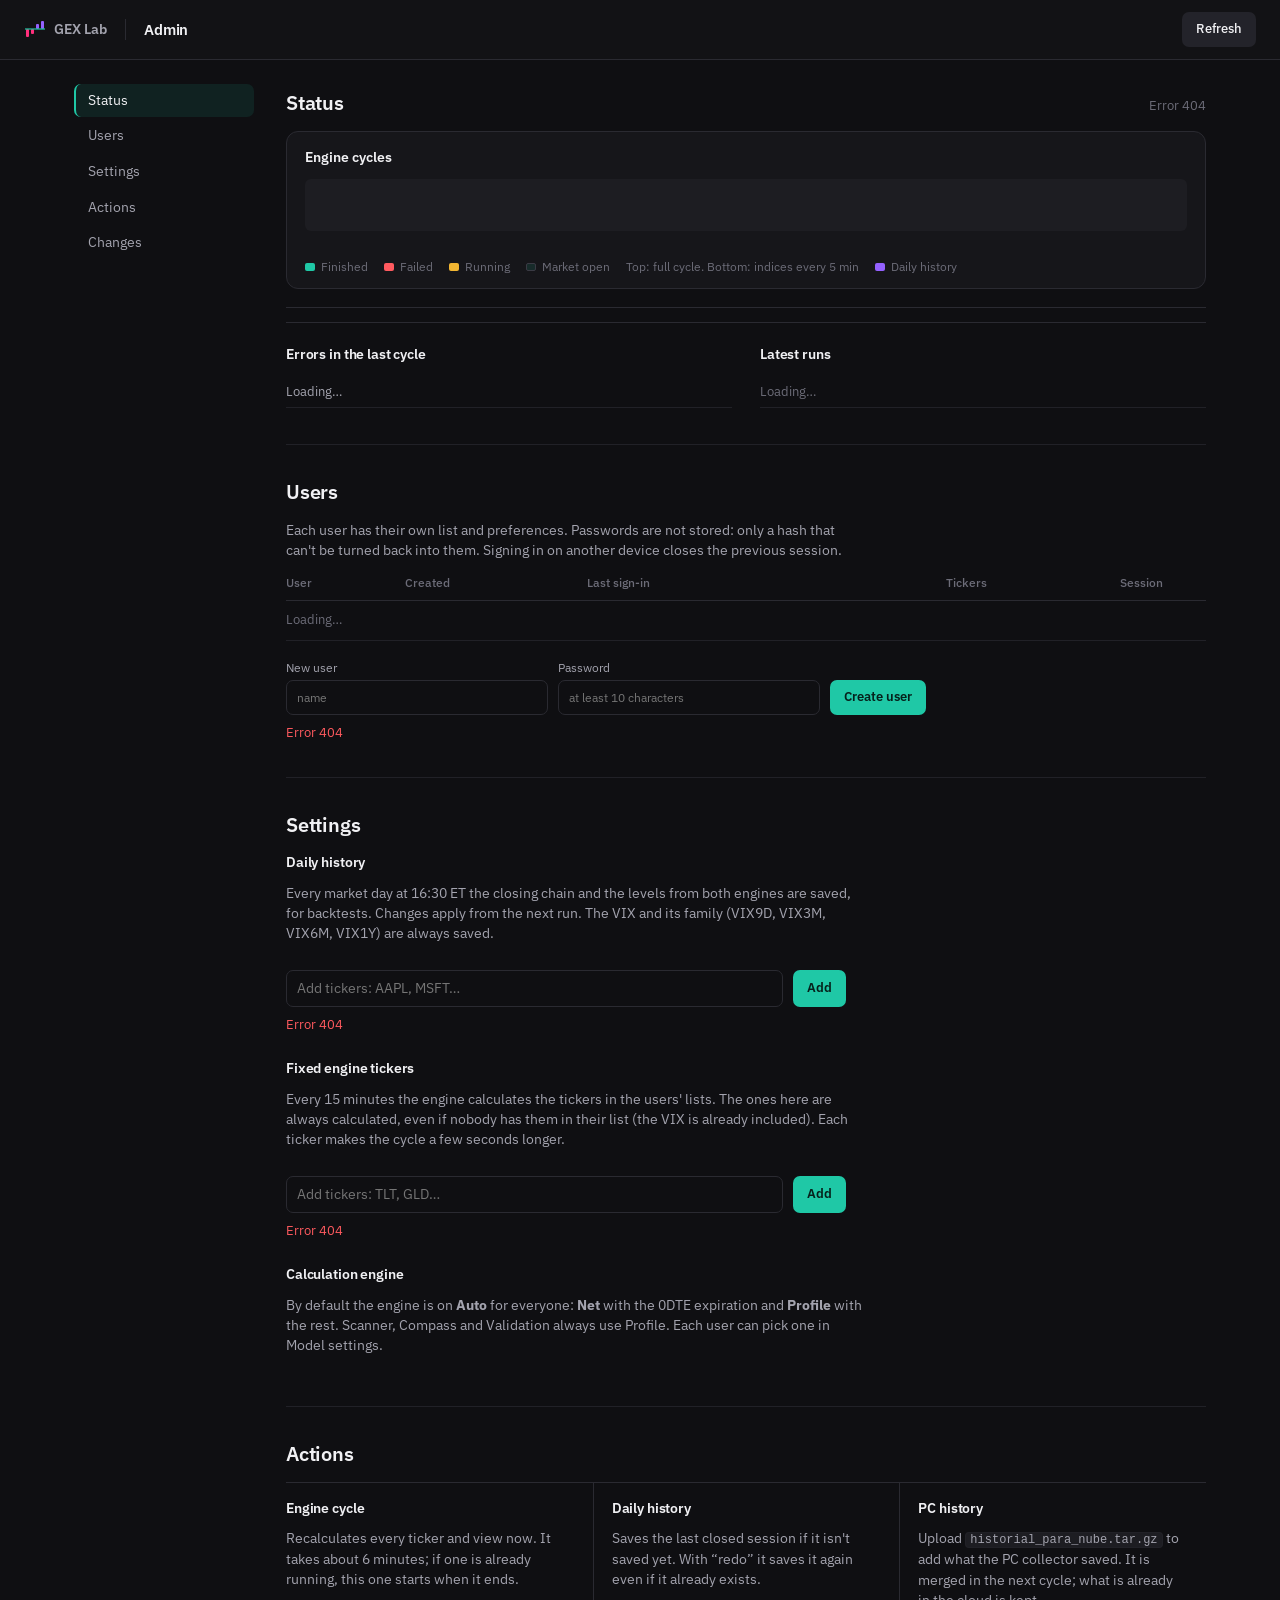
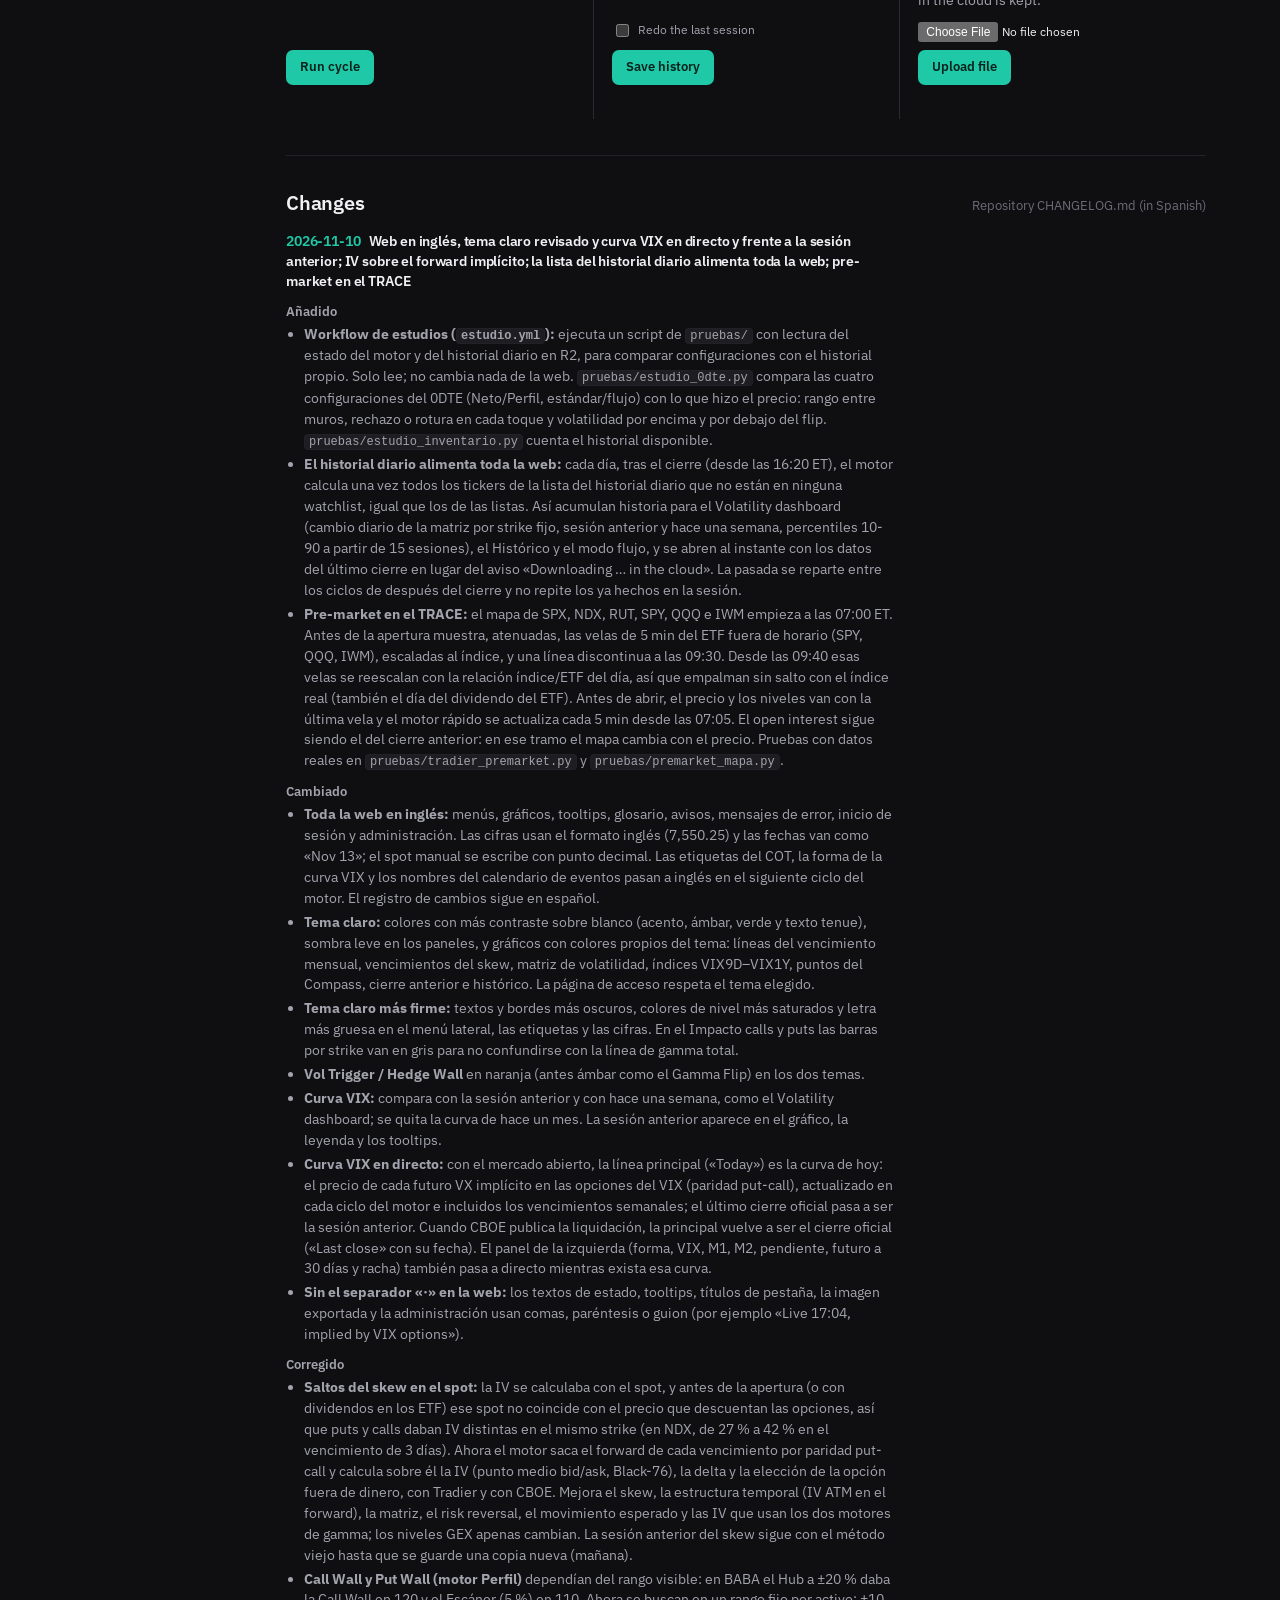
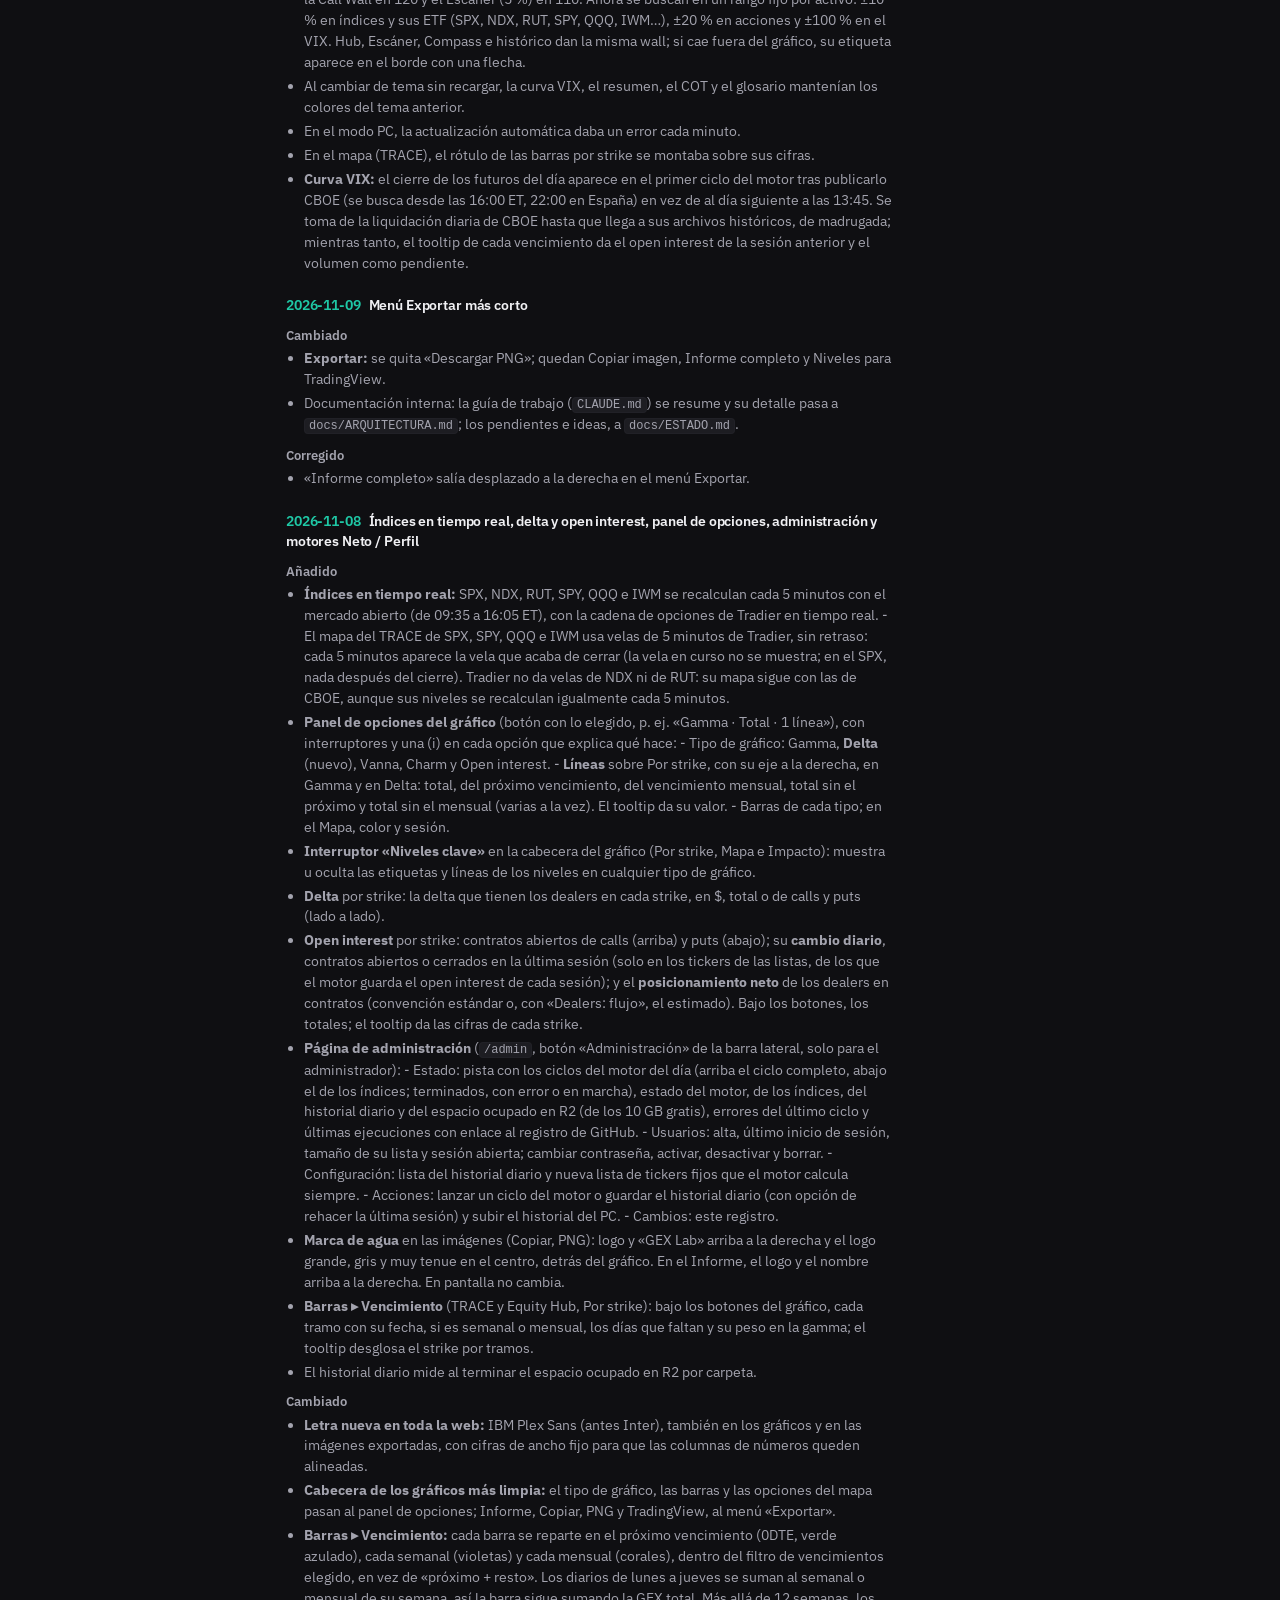
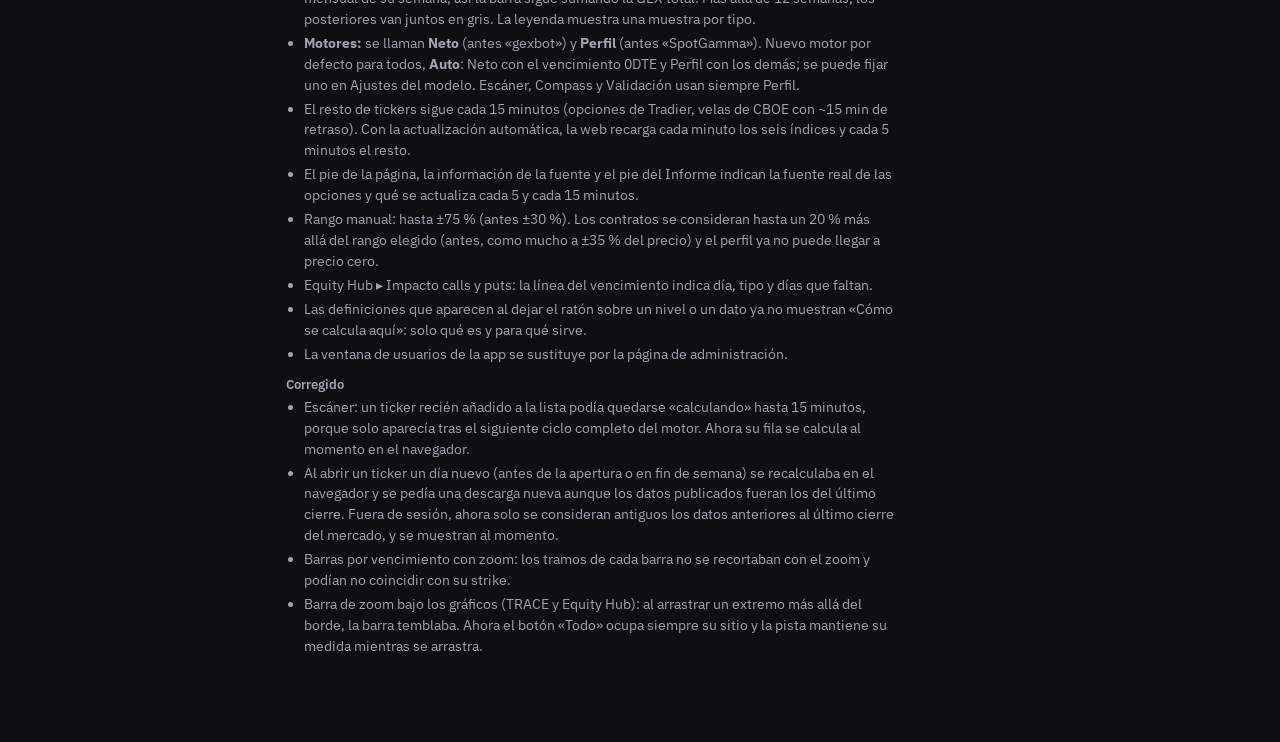
==== commit dbf379f3: "Quita el separador · de toda la web Co-Authored-By: Claude Opus 5.5 <noreply@anthropic.com>" ====
--- a/web/admin.html
+++ b/web/admin.html
@@ -6,7 +6,7 @@
 <meta name="robots" content="noindex, nofollow">
 <link rel="icon" href="/favicon.svg" type="image/svg+xml">
 <link rel="icon" href="/favicon-32.png" sizes="32x32" type="image/png">
-<title>Admin · GEX Lab</title>
+<title>Admin - GEX Lab</title>
 <link rel="preconnect" href="https://fonts.googleapis.com">
 <link rel="preconnect" href="https://fonts.gstatic.com" crossorigin>
 <link href="https://fonts.googleapis.com/css2?family=IBM+Plex+Sans:wght@400;500;600;700&display=swap" rel="stylesheet">
@@ -44,7 +44,7 @@
         <div class="axis" id="axis"></div>
         <div class="day-k">
           <span><i class="k ok"></i>Finished</span><span><i class="k err"></i>Failed</span>
-          <span><i class="k run"></i>Running</span><span><i class="k mkt"></i>Market open</span><span>Top: full cycle · bottom: indices every 5 min</span><span><i class="k hist"></i>Daily history</span>
+          <span><i class="k run"></i>Running</span><span><i class="k mkt"></i>Market open</span><span>Top: full cycle. Bottom: indices every 5 min</span><span><i class="k hist"></i>Daily history</span>
         </div>
       </div>
 
--- a/web/sg.css
+++ b/web/sg.css
@@ -28,28 +28,37 @@
 }
 /* tema claro: los colores de texto y de nivel pasan 4,5:1 (o casi) sobre blanco; el acento lleva texto blanco encima */
 :root[data-theme="light"] {
-  --ink: #f2f3f6;
+  --ink: #eceef2;
   --surface: #ffffff;
-  --surface-2: #f6f7f9;
-  --line: #dde1e7;
-  --line-soft: #e8ebef;
-  --line-strong: #c3c9d2;
-  --text: #171b22;
-  --muted: #535b69;
-  --faint: #7a8291;
-  --accent: #12846e;
-  --accent-soft: rgba(18, 132, 110, .10);
-  --pos: #6f4fe6;
-  --neg: #d92a66;
-  --put: #0d875c;
-  --call: #d33d3d;
-  --amber: #a66d00;
+  --surface-2: #f4f5f8;
+  --line: #d3d8e0;
+  --line-soft: #e1e5eb;
+  --line-strong: #b4bcc8;
+  --text: #0e1117;
+  --muted: #3d4451;
+  --faint: #626b7a;
+  --accent: #0f7a65;
+  --accent-soft: rgba(15, 122, 101, .11);
+  --pos: #5b34e0;
+  --neg: #d1185a;
+  --put: #067a50;
+  --call: #c92a2a;
+  --amber: #9a6500;
   --focus: #12846e;
   --btn: #eef0f3; --btn-hover: #e4e7ec; --pop: #ffffff; --hover: #f3f5f8;
   --seg-on: #ffffff; --knob: #ffffff; --scroll: #c8ced7; --shadow: rgba(20, 24, 33, .12);
   --side: #ffffff; --side-on: rgba(18, 132, 110, .09);
   color-scheme: light;
 }
+/* en claro IBM Plex a 400 se ve fina y palida: menu, etiquetas y cifras van un punto mas gruesas */
+:root[data-theme="light"] body { -webkit-font-smoothing: auto; }
+:root[data-theme="light"] .side .item { font-weight: 500; color: #262b34; }
+:root[data-theme="light"] .side .item[aria-current="page"] { font-weight: 600; }
+:root[data-theme="light"] .side .sec { font-weight: 700; color: var(--faint); }
+:root[data-theme="light"] .side .brand, :root[data-theme="light"] .pagetitle { font-weight: 700; }
+:root[data-theme="light"] :is(.levels .name, .fact .fl, .hrow span, .split-head, .cap, .meta dt, .tabs button, .seg button,
+  .ghost, .setbtn, .kl-tg, .chip-default, .scan th, .status, .quick button, .cs-tg, .chart-caption, .scan-note) { font-weight: 500; }
+:root[data-theme="light"] :is(.levels .val, .fact strong, .hrow b, .price, .scard .sp, .mstate) { font-weight: 600; }
 /* en claro los paneles se separan del fondo con una sombra leve, no solo con el borde */
 :root[data-theme="light"] :is(.stage, .tablewrap, .compass, .cside, .scard, .cotdetail, #vixView, .vpanel) { box-shadow: 0 1px 2px rgba(20, 24, 33, .05), 0 1px 1px rgba(20, 24, 33, .03); }
 :root[data-theme="light"] .chip { color: var(--amber); background: rgba(166, 109, 0, .08); border-color: rgba(166, 109, 0, .30); }
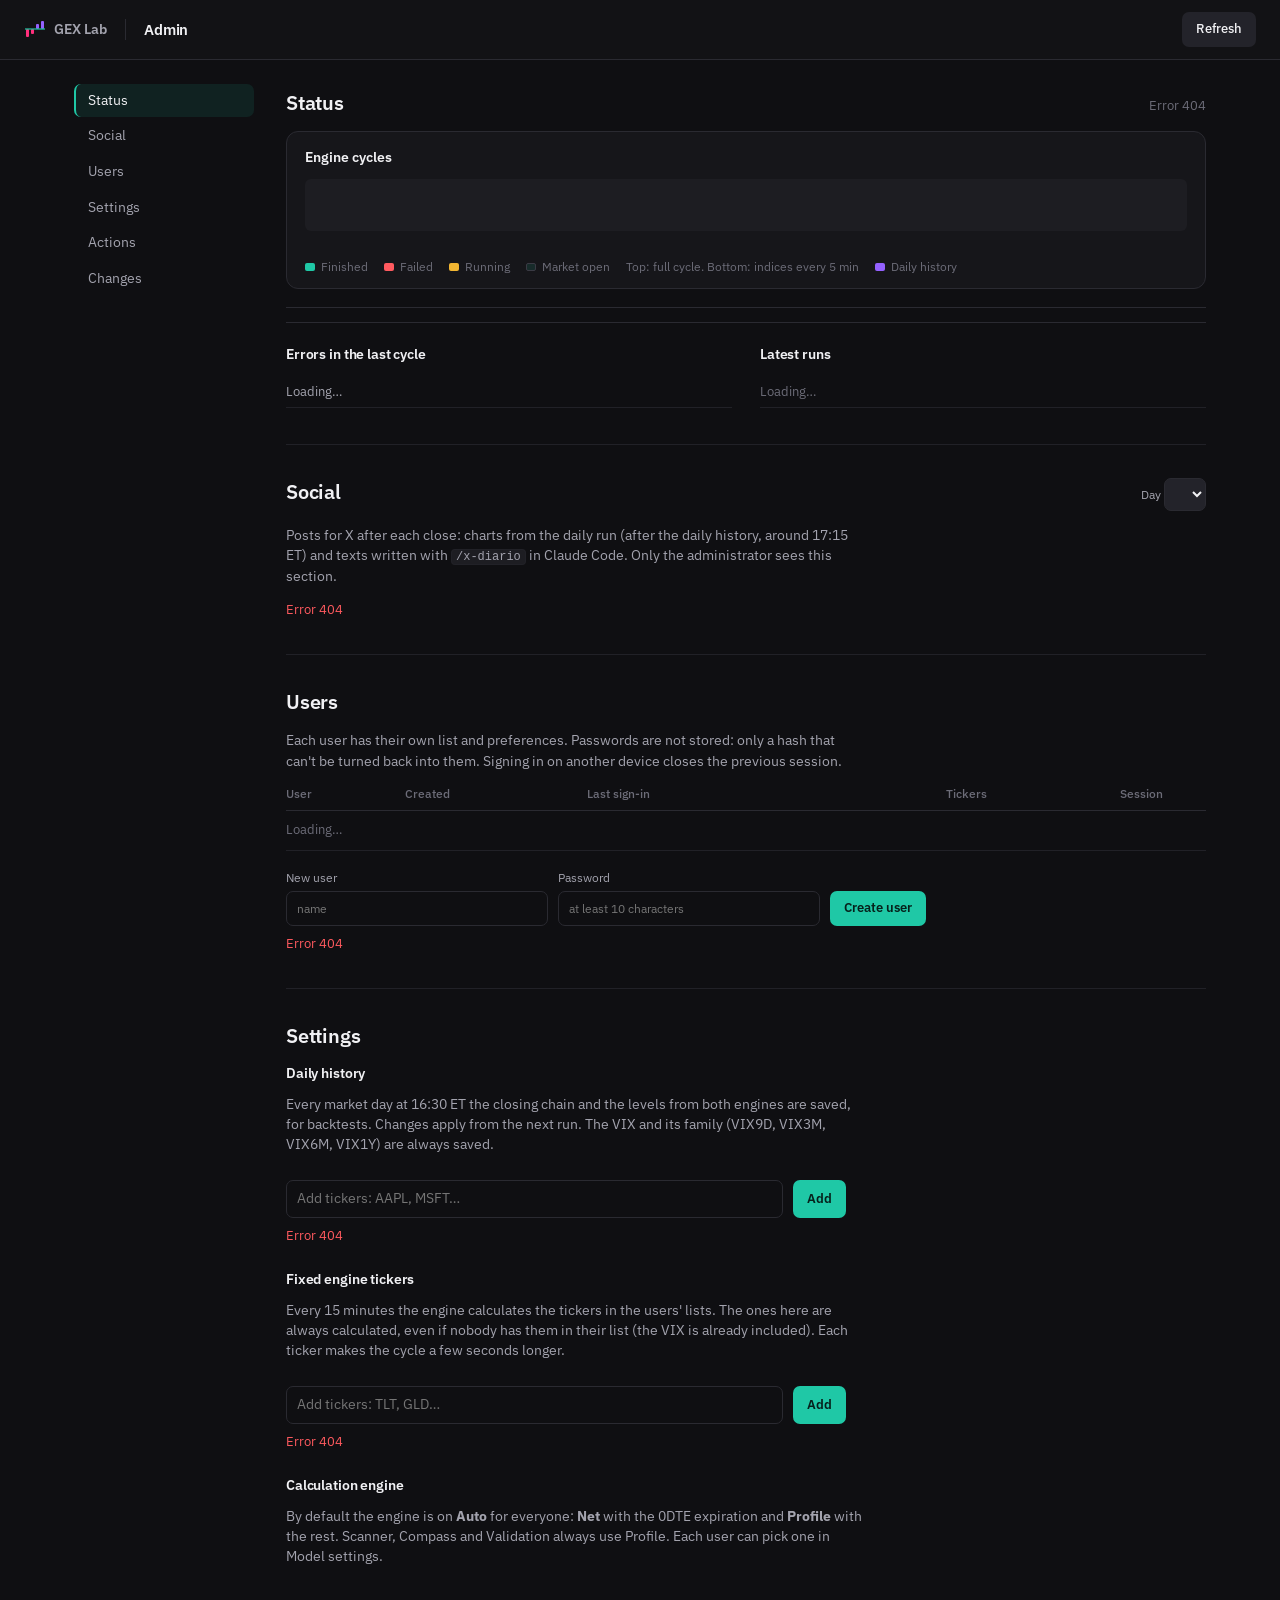
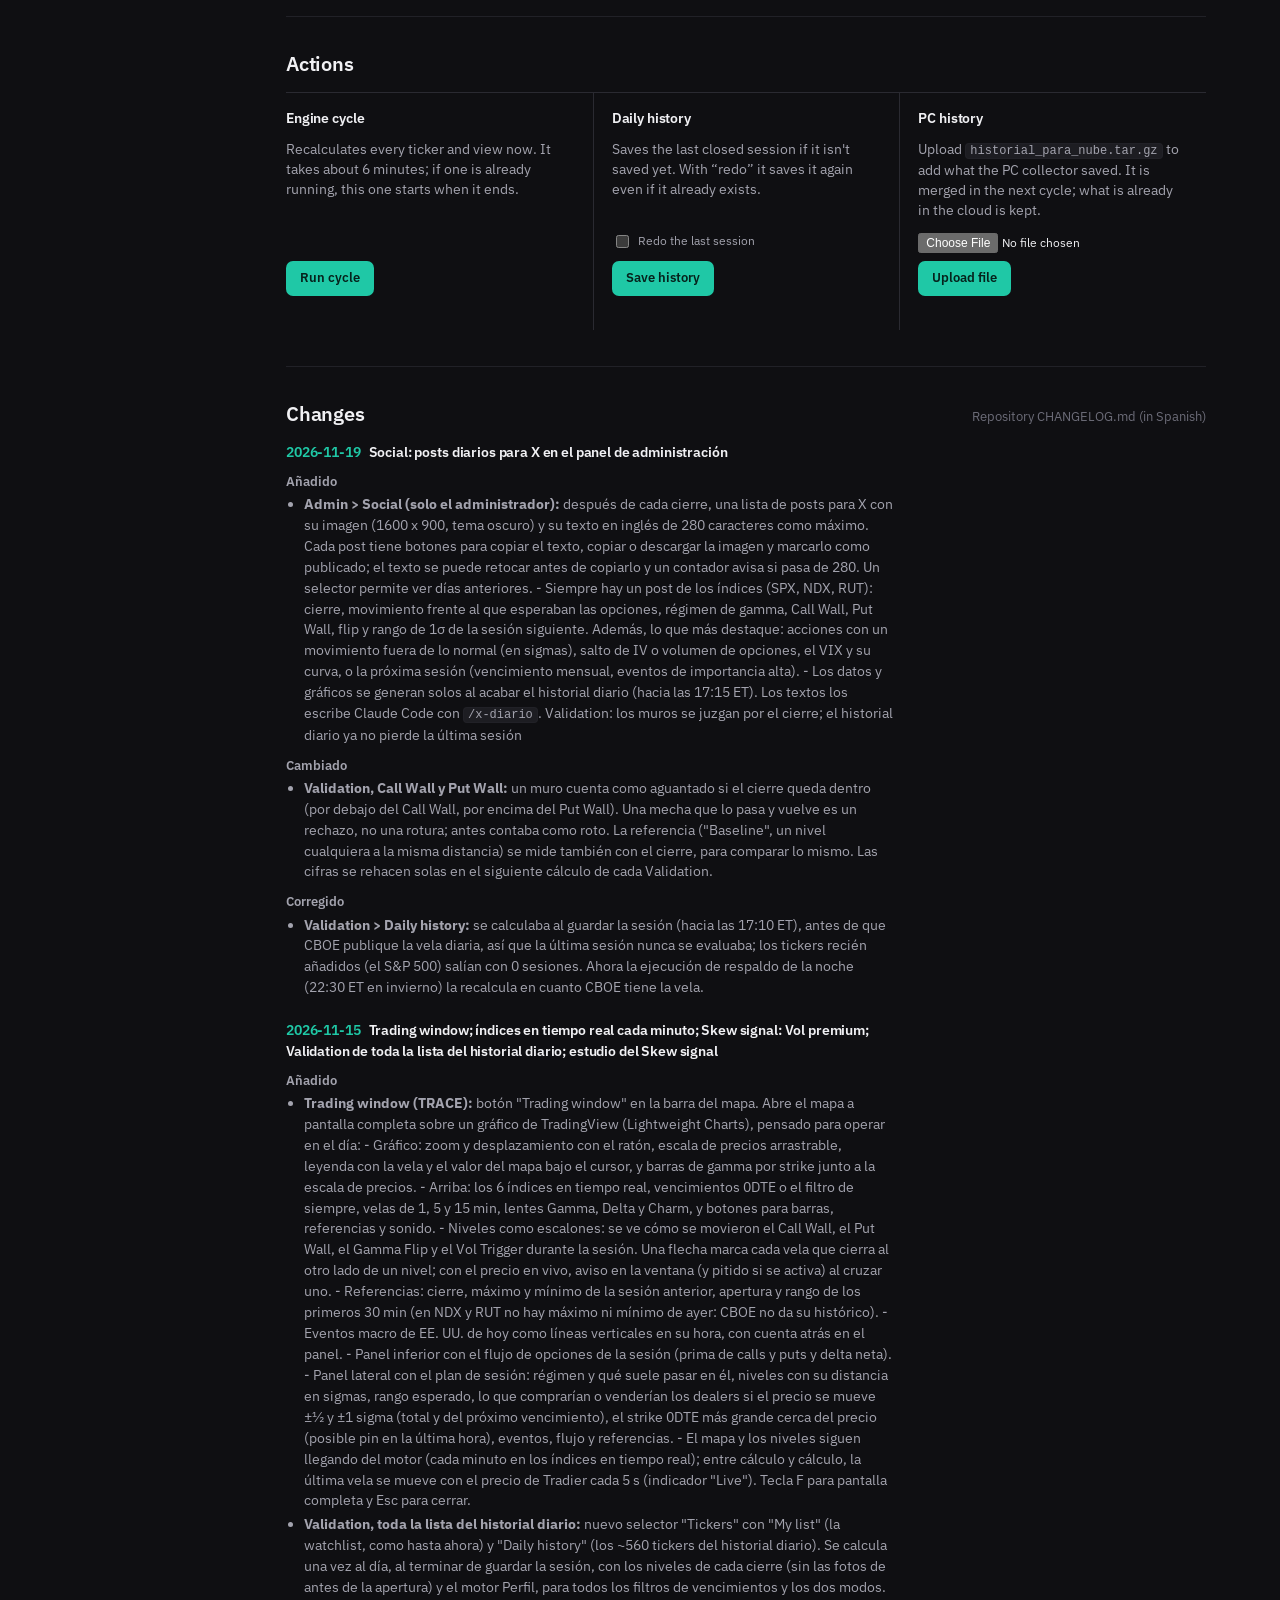
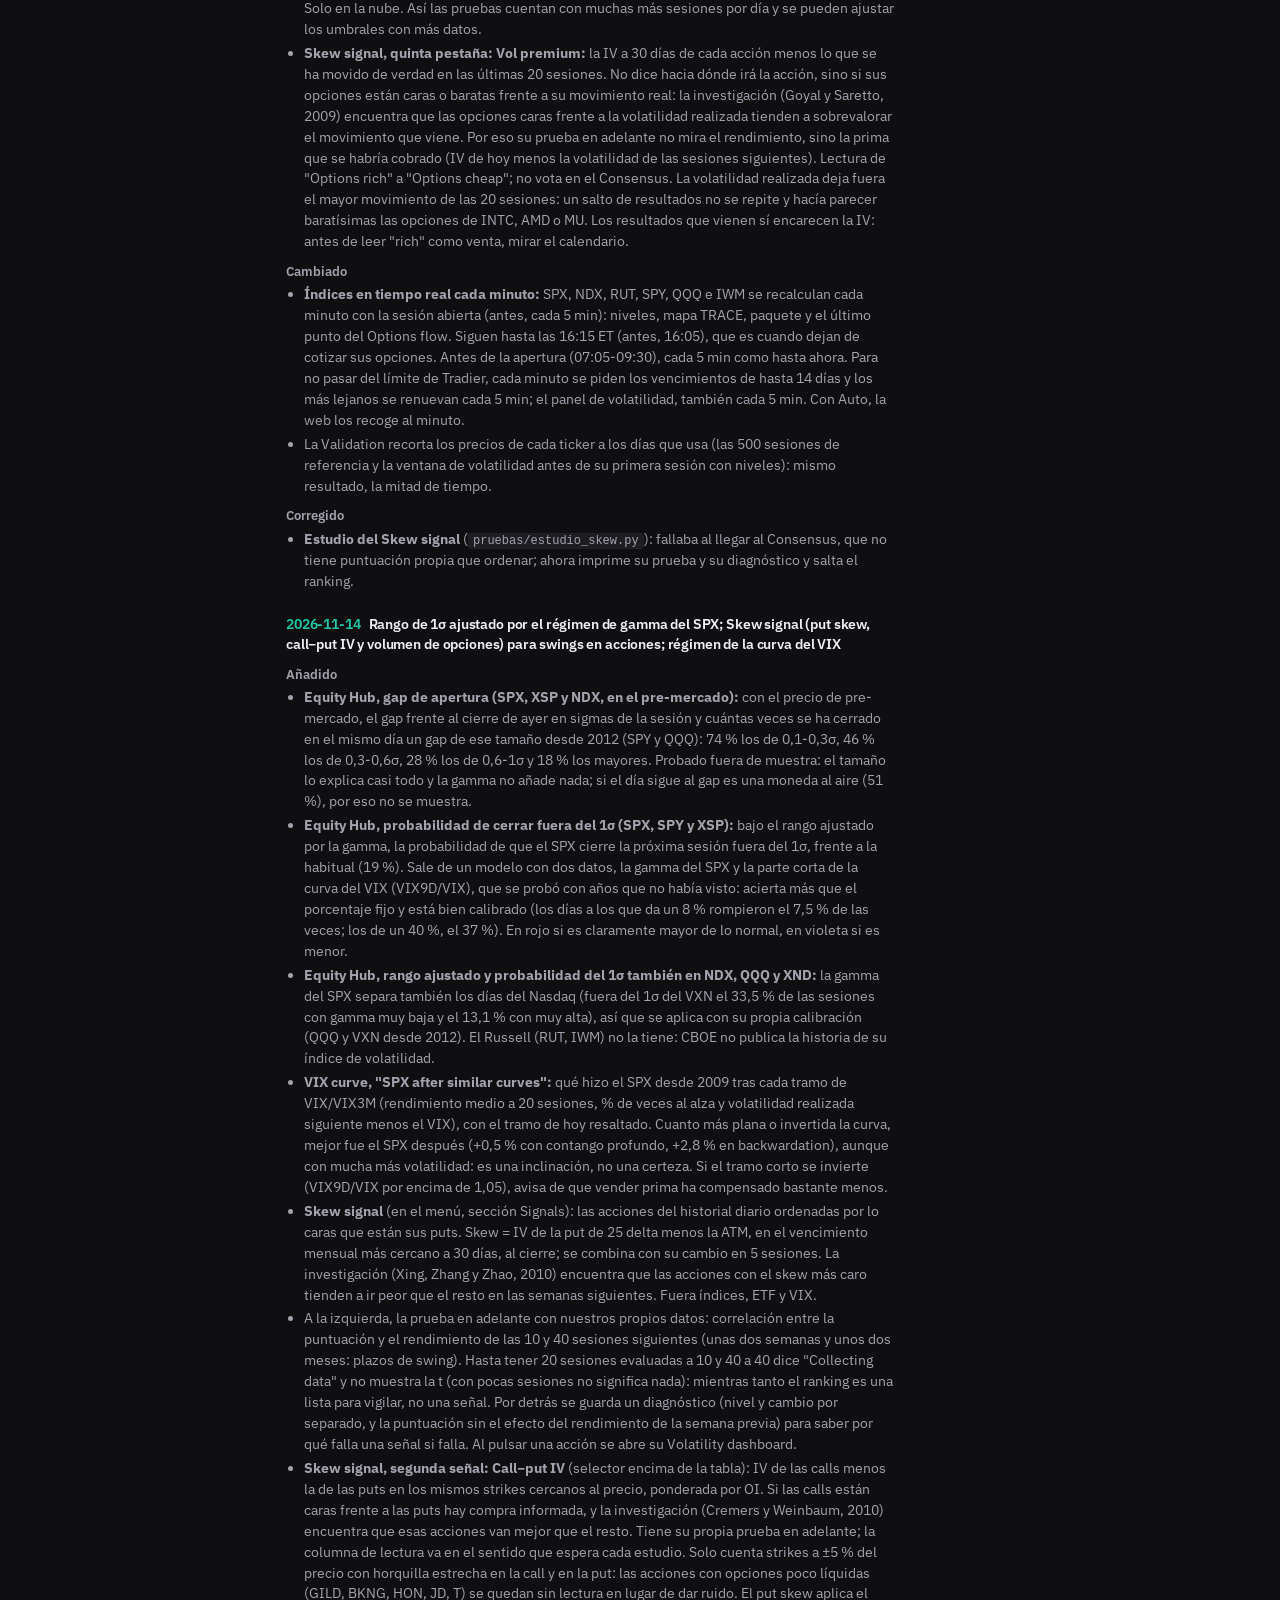
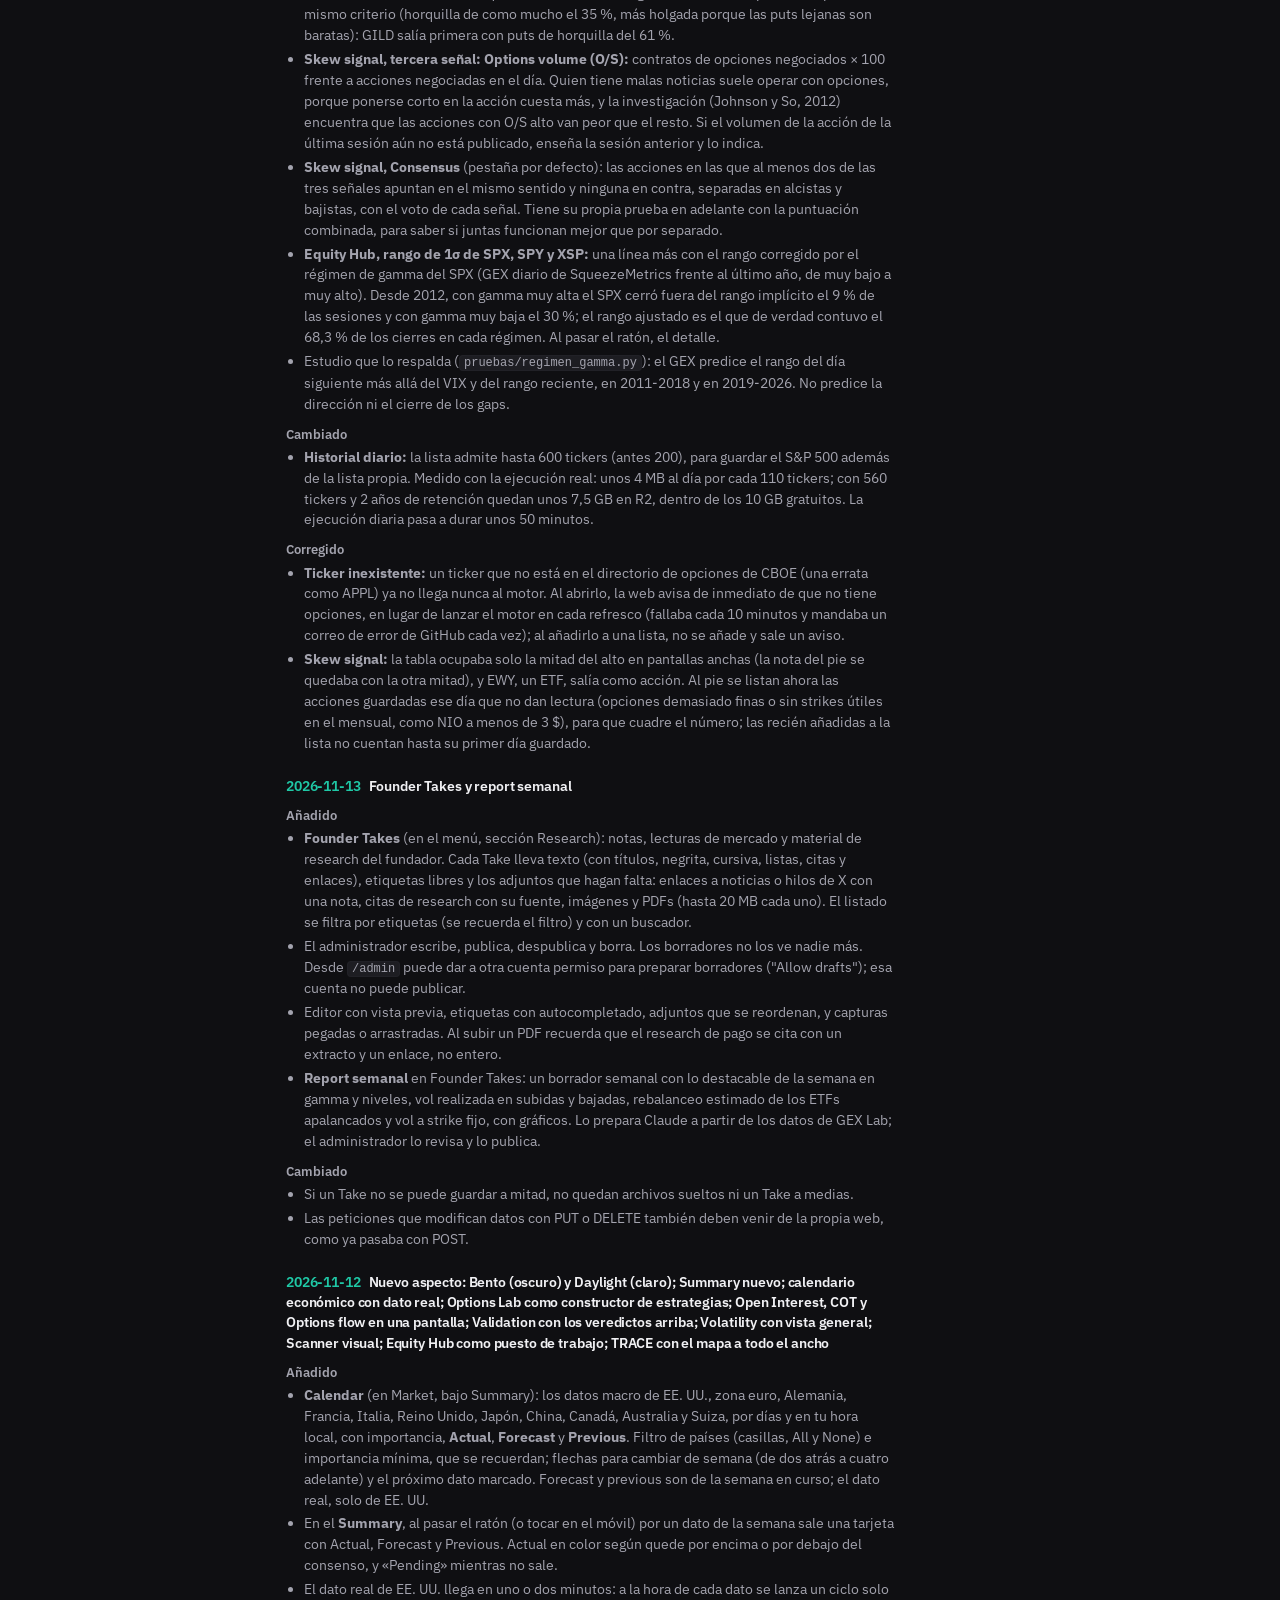
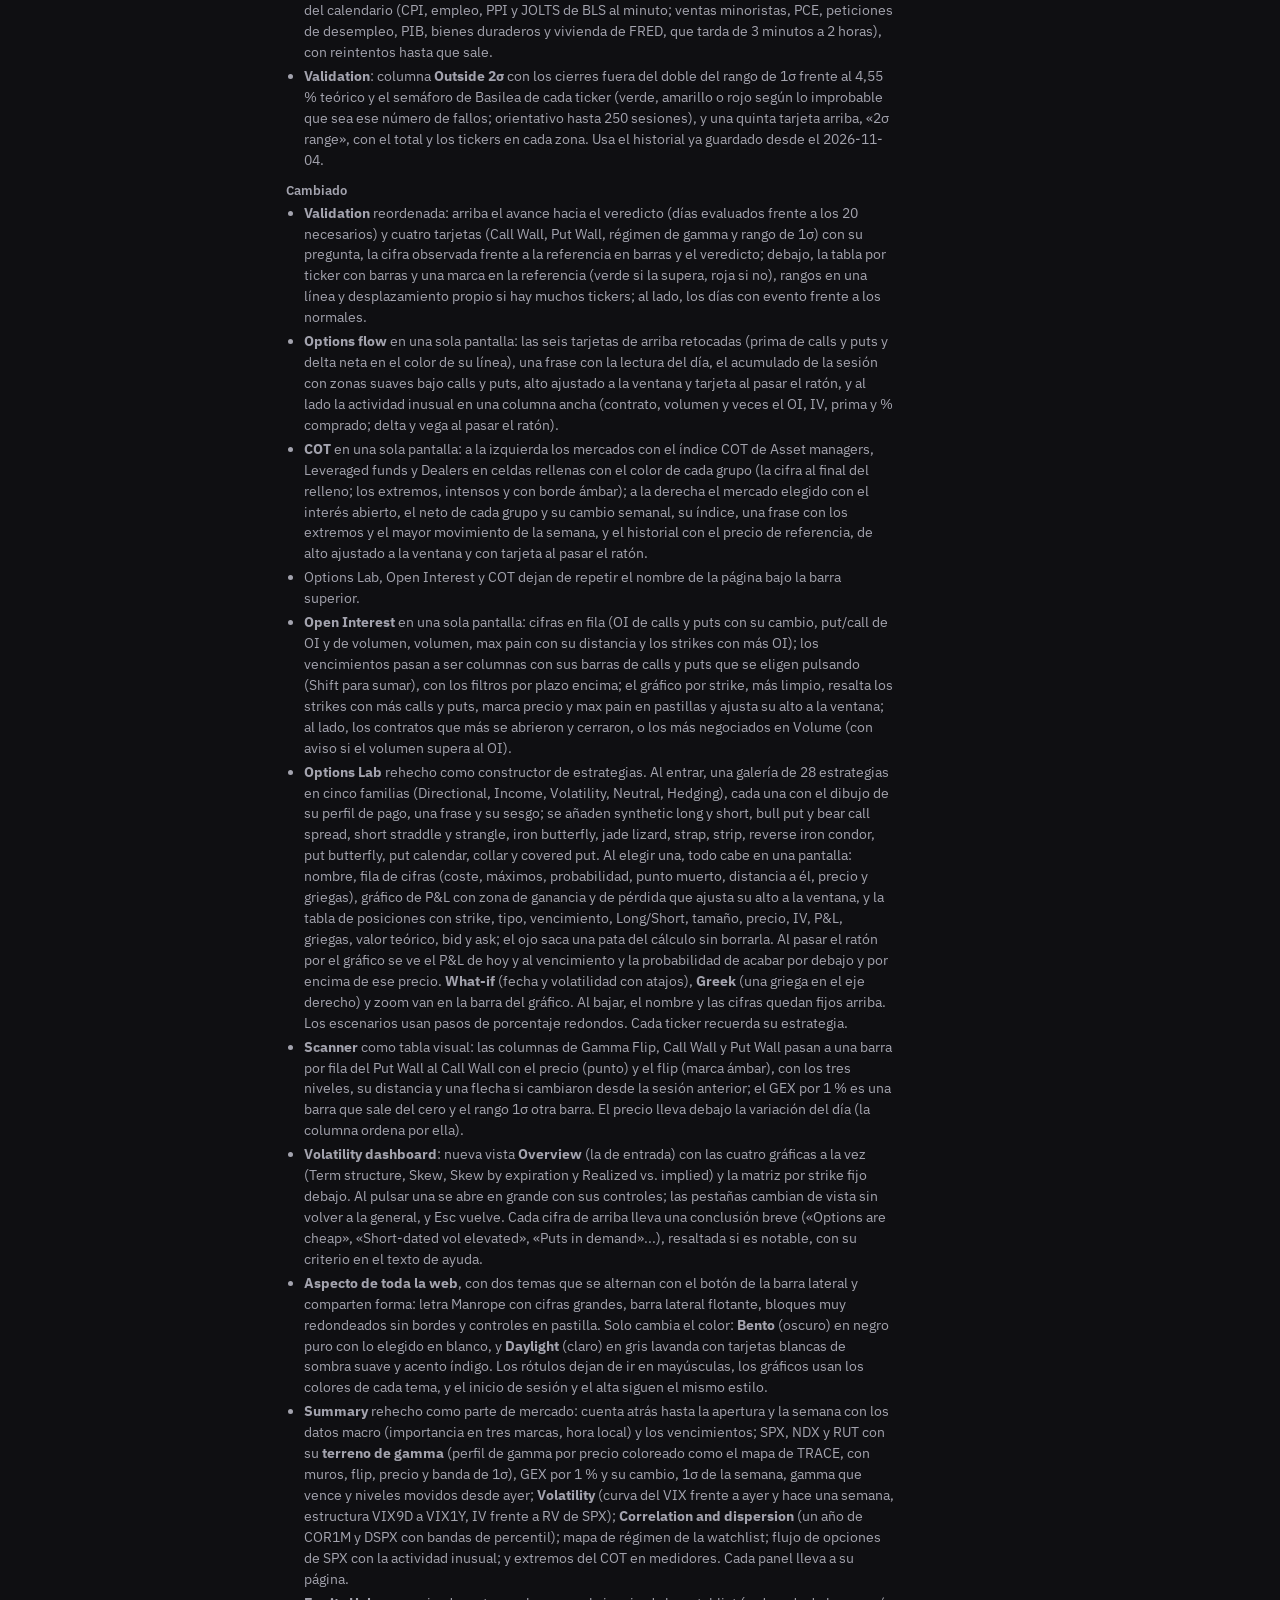
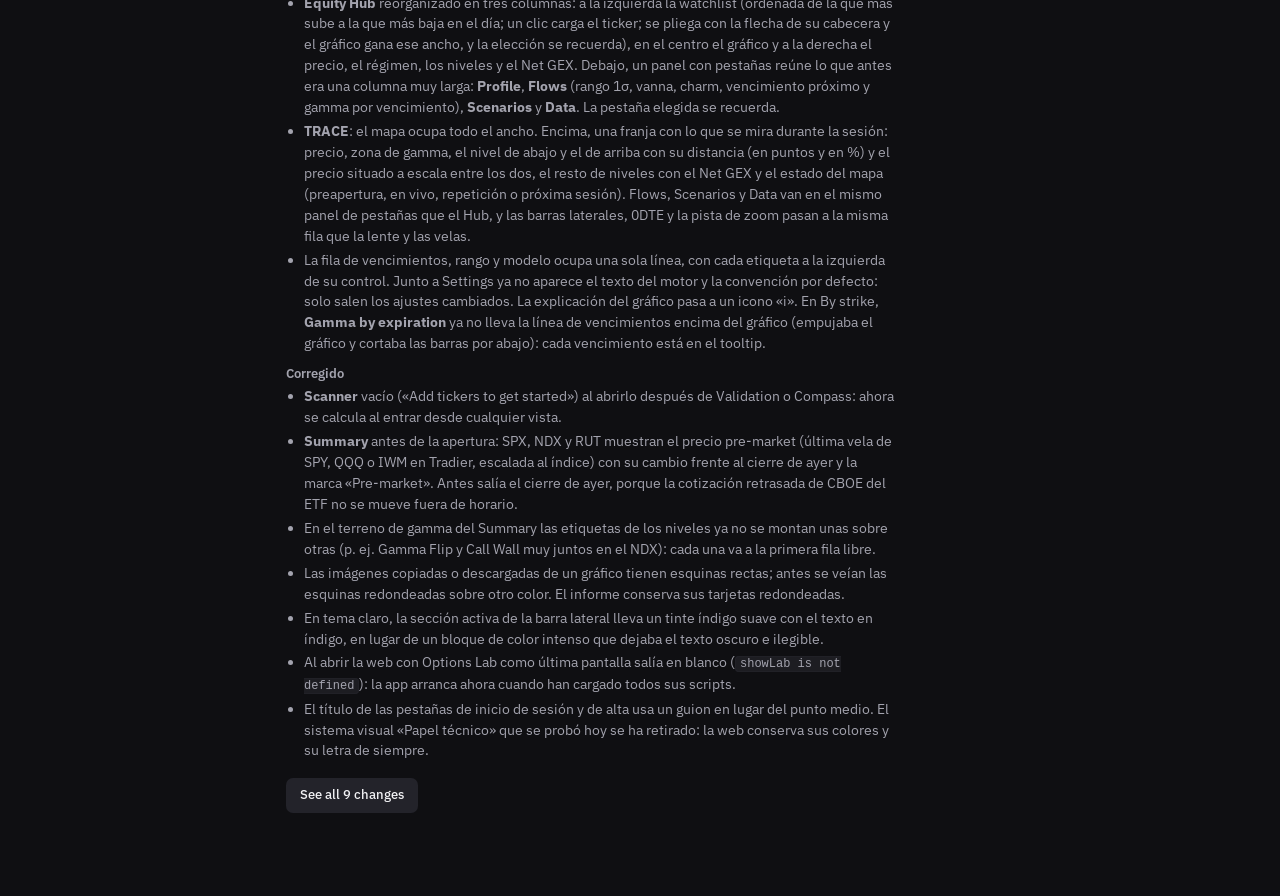
==== commit 1f93e7bc: "Social: posts diarios para X en Admin > Social y skill /x-diario social_diario.py (social.yml, tras " ====
--- a/web/admin.html
+++ b/web/admin.html
@@ -13,6 +13,7 @@
 <link rel="stylesheet" href="styles.css">
 <link rel="stylesheet" href="sg.css">
 <link rel="stylesheet" href="admin.css">
+<link rel="stylesheet" href="social.css">
 <script>try{var t=localStorage.getItem("gexlab.theme");document.documentElement.dataset.theme=t==="light"?"light":"dark"}catch(e){document.documentElement.dataset.theme="dark"}</script>
 </head>
 <body class="admpage">
@@ -28,6 +29,7 @@
 <div class="aw">
   <nav class="an" aria-label="Sections">
     <a href="#estado" class="on">Status</a>
+    <a href="#social">Social</a>
     <a href="#usuarios">Users</a>
     <a href="#config">Settings</a>
     <a href="#acciones">Actions</a>
@@ -60,6 +62,12 @@
           <table class="runs"><tbody id="runs"><tr><td class="mute">Loading…</td></tr></tbody></table>
         </div>
       </div>
+    </section>
+
+    <section id="social" aria-labelledby="socT">
+      <div class="shd"><h2 id="socT">Social</h2><label class="soc-dia">Day <select id="socDia" aria-label="Day"></select></label></div>
+      <p class="lead">Posts for X after each close: charts from the daily run (after the daily history, around 17:15 ET) and texts written with <code>/x-diario</code> in Claude Code. Only the administrator sees this section.</p>
+      <div id="socBody" class="soc" aria-live="polite"><p class="mute">Loading…</p></div>
     </section>
 
     <section id="usuarios" aria-labelledby="usuT">
@@ -144,5 +152,6 @@
 
 <script src="me.js"></script>
 <script src="admin.js"></script>
+<script src="social.js"></script>
 </body>
 </html>
--- a/web/styles.css
+++ b/web/styles.css
@@ -242,6 +242,23 @@
 .fact .fl { font-size: 13px; color: var(--muted); }
 .fact strong { font-size: 15px; font-weight: 500; text-align: right; }
 .fact .fs { grid-column: 1 / -1; font-size: 11.5px; color: var(--faint); text-align: right; }
+.fact[hidden] { display: none; }
+.bk-fact .bkbar { grid-column: 1 / -1; display: flex; height: 8px; border-radius: 4px; overflow: hidden; gap: 2px; margin: 6px 0 4px; background: var(--line-soft); }
+.bk-fact .bkbar i { display: block; min-width: 2px; }
+.bk-fact .bkleg { display: flex; flex-wrap: wrap; justify-content: flex-start; gap: 4px 10px; text-align: left; }
+.bk-fact .bkleg span { display: inline-flex; align-items: center; gap: 4px; white-space: nowrap; }
+.bk-fact .bkleg i { width: 8px; height: 8px; border-radius: 2px; display: inline-block; }
+.scen[hidden] { display: none; }
+.scen { margin-top: 14px; padding-top: 12px; border-top: 1px solid var(--line-soft); }
+.scen-h { display: flex; align-items: center; justify-content: space-between; gap: 8px; font-size: 13px; color: var(--muted); margin-bottom: 8px; }
+.scen-h .seg button { font-size: 11.5px; padding: 3px 8px; }
+.scen-t table { width: 100%; border-collapse: collapse; font-size: 11.5px; font-variant-numeric: tabular-nums; table-layout: fixed; }
+.scen-t th, .scen-t td { padding: 4px 2px; text-align: right; border-bottom: 1px solid var(--line-soft); white-space: nowrap; overflow: hidden; text-overflow: ellipsis; }
+.scen-t thead th { color: var(--faint); font-weight: 500; font-size: 11px; }
+.scen-t tbody th { color: var(--muted); font-weight: 500; text-align: left; width: 27%; }
+.scen-t tbody th small { display: block; color: var(--faint); font-size: 10px; font-weight: 400; }
+.scen-t td.now { outline: 1.5px solid var(--text); outline-offset: -1.5px; border-radius: 3px; font-weight: 600; }
+.scen-n { margin: 8px 0 0; font-size: 11.5px; color: var(--faint); line-height: 1.4; }
 
 /* ---------- escáner */
 .scanner[hidden] { display: none; }
@@ -320,7 +337,26 @@
 .validwrap[hidden] { display: none; }
 .validwrap { display: flex; flex-direction: column; flex: 1; }
 .scan tr.total td { border-top: 1px solid var(--line); font-weight: 500; }
+.vtests:empty { display: none; }
+.vtests { margin-top: 12px; border: 1px solid var(--line-soft); border-radius: 14px; background: var(--surface); padding: 6px 16px 14px; }
+.vtest-head { font-weight: 600; font-size: 13.5px; padding: 10px 0 6px; }
+.vtest-row { display: grid; grid-template-columns: 130px 1fr auto; gap: 14px; align-items: baseline; padding: 9px 0; border-top: 1px solid var(--line-soft); font-size: 13px; }
+.vtest-name { color: var(--muted); font-weight: 500; }
+.vtest-need { display: block; color: var(--faint); font-size: 12px; margin-top: 3px; }
+.vtest-verd { font-size: 12px; font-weight: 500; padding: 2px 9px; border-radius: 999px; border: 1px solid var(--line); white-space: nowrap; color: var(--muted); }
+.vtest-verd.ok { color: var(--pos); border-color: var(--pos); }
+.vtest-verd.bad { color: var(--neg); border-color: var(--neg); }
+.vtest-verd.wait { color: var(--faint); }
+.vtest-sub { color: var(--muted); font-size: 12.5px; margin: 14px 0 8px; }
+.vtest-tab { border: 1px solid var(--line-soft); border-radius: 10px; }
+.vtest-tab tbody tr { cursor: default; }
+.vtest-dim { color: var(--faint); }
+@media (max-width: 700px) { .vtest-row { grid-template-columns: 1fr; gap: 4px; } }
 .scan .na { color: var(--faint); }
+.bzone { font-size: 11px; font-weight: 500; padding: 0 7px; border-radius: 999px; border: 1px solid currentColor; margin-left: 4px; }
+.bzone.green { color: var(--put); } .bzone.yellow { color: var(--amber); } .bzone.red { color: var(--call); }
+.bdot { display: inline-block; width: 8px; height: 8px; border-radius: 50%; margin-right: 7px; vertical-align: 1px; }
+.bdot.green { background: var(--put); } .bdot.yellow { background: var(--amber); } .bdot.red { background: var(--call); }
 .toasts { position: fixed; right: 20px; bottom: 20px; display: flex; flex-direction: column; gap: 8px; z-index: 50; }
 .toast {
   background: var(--pop); border: 1px solid var(--line); border-left: 3px solid var(--amber); border-radius: 10px;
@@ -369,7 +405,6 @@
 }
 .chip button { background: none; border: 0; color: inherit; opacity: .7; width: 20px; height: 20px; border-radius: 10px; font-size: 14px; line-height: 1; padding: 0; }
 .chip button:hover { opacity: 1; background: rgba(227, 179, 65, .18); }
-.chip-default { font-size: 12.5px; color: var(--faint); }
 
 .panel {
   position: absolute; top: calc(100% + 8px); left: 0; z-index: 30; width: 440px;
@@ -409,11 +444,11 @@
 body.macro-mode .quick, body.macro-mode #autoToggle { display: none; }
 body.macro-mode .controls + * { margin-top: 0; }
 .macro { flex: 1; margin: 18px 28px 0; }
-#vixView {
+#vixView, #corrView, #skewSigView {
   display: grid; grid-template-columns: 300px 1fr; border: 1px solid var(--line-soft); border-radius: 14px;
   background: var(--surface); overflow: hidden; height: max(640px, calc(100vh - 150px)); flex: none;
 }
-#vixView[hidden] { display: none; }
+#vixView[hidden], #corrView[hidden], #skewSigView[hidden] { display: none; }
 .mside { padding: 22px 24px 18px; border-right: 1px solid var(--line-soft); overflow-y: auto; display: flex; flex-direction: column; }
 .mside > * { flex-shrink: 0; }
 .mhead .sym { font-size: 15px; font-weight: 600; color: var(--muted); letter-spacing: .02em; }
@@ -423,6 +458,7 @@
 .mside .regime { margin: 12px 0 4px; }
 .mside .facts { margin-top: 10px; }
 .fact .fs.warn { color: var(--amber); }
+.fact .fs b { font-weight: 600; } .fact .fs .nw { white-space: nowrap; } .fact .fs b.neg { color: var(--neg); } .fact .fs b.pos { color: var(--pos); }
 .mnote { color: var(--faint); font-size: 12px; line-height: 1.5; margin: auto 0 0; padding-top: 16px; }
 .mcharts { position: relative; display: flex; flex-direction: column; min-height: 0; padding: 14px 18px 12px; }
 .mchart-head { display: flex; align-items: baseline; gap: 14px; padding: 2px 4px 6px; }
@@ -433,35 +469,12 @@
 .mchart svg { position: absolute; inset: 0; display: block; }
 .mchart .empty { color: var(--faint); padding: 40px; text-align: center; }
 
-#cotView { display: flex; flex-direction: column; min-height: max(560px, calc(100vh - 150px)); }
+#cotView { display: flex; flex-direction: column; gap: 12px; }
 #cotView[hidden] { display: none; }
-.cotdate { color: var(--muted); font-size: 13px; }
 .ctl.inline { display: flex; flex-direction: row; align-items: center; gap: 10px; }
-.cottable th { cursor: default; }
-.cottable tr.grp th { border-bottom: 0; padding-bottom: 2px; }
-.cottable tr.grp th.gh { text-align: center; color: var(--text); border-left: 1px solid var(--line-soft); }
-.cottable tr.sub th { top: 31px; font-size: 11.5px; color: var(--faint); padding-top: 4px; }
-.cottable tr.sub th:nth-child(odd) { border-left: 1px solid var(--line-soft); }
-.cottable td.gs { border-left: 1px solid var(--line-soft); }
-.cottable tr.sec td { background: var(--ink); color: var(--muted); font-size: 12px; font-weight: 500; padding: 7px 14px; cursor: default; letter-spacing: .02em; }
-.cottable tbody tr.sec:hover td { background: var(--ink); }
-.cottable tr.sel td { background: var(--hover); }
-.cottable .nm { max-width: 300px; }
-.cottable .dl { display: block; font-size: 12px; color: var(--faint); }
-.cottable .dl.up { color: var(--put); } .cottable .dl.dn { color: var(--call); }
-.cidx { display: inline-flex; align-items: center; gap: 8px; }
-.cidx .cbar { position: relative; width: 74px; height: 6px; border-radius: 3px; background: var(--line); }
-.cidx .cbar::before, .cidx .cbar::after { content: ""; position: absolute; top: 0; bottom: 0; width: 10%; background: var(--line-strong); }
-.cidx .cbar::before { left: 0; border-radius: 3px 0 0 3px; } .cidx .cbar::after { right: 0; border-radius: 0 3px 3px 0; }
-.cidx .cbar i { position: absolute; top: -3px; width: 3px; height: 12px; border-radius: 2px; background: var(--muted); transform: translateX(-1.5px); z-index: 1; }
-.cidx b { font-weight: 500; font-size: 12.5px; min-width: 24px; text-align: right; color: var(--muted); }
-.cidx.ext i { background: var(--amber); } .cidx.ext b { color: var(--amber); }
-.cotdetail[hidden] { display: none; }
-.cotdetail { position: relative; margin-top: 14px; border: 1px solid var(--line-soft); border-radius: 14px; background: var(--surface); padding: 14px 18px 10px; display: flex; flex-direction: column; }
-.cotdetail .mchart { height: 360px; flex: none; }
 @media (max-width: 900px) {
   .macro { margin: 12px 16px 0; }
-  #vixView { grid-template-columns: 1fr; height: auto; }
+  #vixView, #corrView, #skewSigView { grid-template-columns: 1fr; height: auto; }
   .mside { border-right: 0; border-bottom: 1px solid var(--line-soft); }
   .mcharts { min-height: 620px; }
 }
@@ -590,7 +603,6 @@
   .macro, .scanner { margin-left: 8px; margin-right: 8px; }
   .mcharts { padding: 10px 6px; }
   .mchart-head { flex-wrap: wrap; }
-  .cotdetail { padding: 12px 8px 8px; }
   .scan th, .scan td { padding: 9px 10px; }
   table.scan th:first-child, table.scan td:first-child { position: sticky; left: 0; z-index: 2; background: var(--surface); }
   table.scan thead th:first-child { z-index: 3; }
@@ -602,3 +614,30 @@
   .glcard { padding: 16px 16px 14px; }
   .foot { padding: 12px 12px 18px; }
 }
+
+/* Skew signal (skewsig.js) */
+.ssk-table tbody tr { cursor: pointer; }
+.ssk-table tbody tr:hover td { background: var(--hover, var(--line-soft)); }
+.ssk-bar { display: inline-block; width: 64px; height: 6px; margin-right: 8px; border-radius: 3px; background: var(--line-soft); vertical-align: middle; overflow: hidden; }
+.ssk-bar i { display: block; height: 100%; background: var(--accent); border-radius: 3px; }
+.ssk-tilt { font-size: 12.5px; color: var(--muted); }
+.ssk-tilt.neg { color: var(--neg); } .ssk-tilt.pos { color: var(--pos); }
+.ssk-tilt.vrich { color: var(--amber); } .ssk-tilt.vcheap { color: var(--accent); }
+/* la tabla va dentro del panel de la vista: sin sombra ni fondo propios (los temas dan a .tablewrap aspecto de panel) */
+#skewSigView .mcharts > .tablewrap.tablewrap { flex: 1; min-height: 0; overflow: auto; box-shadow: none; border-radius: 0; background: transparent; }
+/* el pie no crece: los pies de grafico de .mcharts tienen flex 1 y se quedaban la mitad del alto */
+#skewSigView .mcharts > .ssk-foot { flex: none; margin: 10px 4px 0; }
+.ssk-head { align-items: center; flex-wrap: wrap; }
+/* VIX curve: SPX tras curvas parecidas (renderVixRegime) */
+.vxreg { margin-top: 14px; padding-top: 12px; border-top: 1px solid var(--line-soft); }
+.vxreg .fl { color: var(--muted); font-size: 12.5px; cursor: help; }
+.vxreg-since { color: var(--faint); margin-left: 4px; }
+.vxreg-t { width: 100%; border-collapse: collapse; margin-top: 6px; font-size: 12px; font-variant-numeric: tabular-nums; }
+.vxreg-t th { color: var(--faint); font-weight: 500; text-align: right; padding: 3px 4px; }
+.vxreg-t td { text-align: right; padding: 4px; color: var(--muted); border-top: 1px solid var(--line-soft); }
+.vxreg-t .l { text-align: left; }
+.vxreg-t tr.on td { color: var(--text); font-weight: 600; background: var(--accent-soft); }
+.vxreg-note { margin: 8px 0 0; font-size: 12px; line-height: 1.45; color: var(--muted); }
+.vxreg-note.warn { color: var(--amber); }
+.ssk-table tr.ssk-group td { cursor: default; background: none; color: var(--muted); font-size: 12px; font-weight: 600; text-transform: uppercase; letter-spacing: .04em; padding-top: 16px; }
+.ssk-table tr.ssk-group:hover td { background: none; }
--- a/web/sg.css
+++ b/web/sg.css
@@ -52,15 +52,13 @@
 }
 /* en claro IBM Plex a 400 se ve fina y palida: menu, etiquetas y cifras van un punto mas gruesas */
 :root[data-theme="light"] body { -webkit-font-smoothing: auto; }
-:root[data-theme="light"] .side .item { font-weight: 500; color: #262b34; }
-:root[data-theme="light"] .side .item[aria-current="page"] { font-weight: 600; }
 :root[data-theme="light"] .side .sec { font-weight: 700; color: var(--faint); }
 :root[data-theme="light"] .side .brand, :root[data-theme="light"] .pagetitle { font-weight: 700; }
 :root[data-theme="light"] :is(.levels .name, .fact .fl, .hrow span, .split-head, .cap, .meta dt, .tabs button, .seg button,
-  .ghost, .setbtn, .kl-tg, .chip-default, .scan th, .status, .quick button, .cs-tg, .chart-caption, .scan-note) { font-weight: 500; }
+  .ghost, .setbtn, .kl-tg, .scan th, .status, .quick button, .cs-tg, .chart-caption, .scan-note) { font-weight: 500; }
 :root[data-theme="light"] :is(.levels .val, .fact strong, .hrow b, .price, .scard .sp, .mstate) { font-weight: 600; }
 /* en claro los paneles se separan del fondo con una sombra leve, no solo con el borde */
-:root[data-theme="light"] :is(.stage, .tablewrap, .compass, .cside, .scard, .cotdetail, #vixView, .vpanel) { box-shadow: 0 1px 2px rgba(20, 24, 33, .05), 0 1px 1px rgba(20, 24, 33, .03); }
+:root[data-theme="light"] :is(.stage, .tablewrap, .cpanel, .cside, .scard, .cotdetail, #vixView, #corrView, #skewSigView, .vpanel, .fpanel) { box-shadow: 0 1px 2px rgba(20, 24, 33, .05), 0 1px 1px rgba(20, 24, 33, .03); }
 :root[data-theme="light"] .chip { color: var(--amber); background: rgba(166, 109, 0, .08); border-color: rgba(166, 109, 0, .30); }
 :root[data-theme="light"] .chip button:hover { background: rgba(166, 109, 0, .14); }
 :root[data-theme="light"] .vleg i.up { background: rgba(18, 132, 110, .45); }
@@ -128,7 +126,7 @@
 .ghost:hover, .iconbtn:hover { color: var(--accent); border-color: var(--accent); }
 
 /* paneles */
-.stage, .tablewrap, .compass, .scard, .cotdetail, #vixView { border-color: var(--line); border-radius: 12px; }
+.stage, .tablewrap, .compass, .scard, .cotdetail, #vixView, #corrView, #skewSigView { border-color: var(--line); border-radius: 12px; }
 .stage { margin: 6px 24px 0; height: max(640px, calc(100vh - 170px)); }
 .scanner, .macro { margin-left: 24px; margin-right: 24px; }
 .scan th { color: var(--text); font-weight: 600; font-size: 12px; background: var(--surface); }
@@ -185,6 +183,18 @@
 .vname { color: var(--muted); font-size: 13px; }
 .vspot { font-size: 15px; font-weight: 600; color: var(--text); margin-left: 6px; }
 .vhead .tabs { margin-left: auto; }
+#flowView { display: flex; flex-direction: column; gap: 12px; }
+#flowView[hidden] { display: none; }
+.fbadge { font-size: 11px; font-weight: 500; color: var(--amber); border: 1px solid var(--amber); border-radius: 999px; padding: 1px 8px; margin-left: 4px; align-self: center; }
+.vsum:empty { display: none; }
+.vsum { display: grid; grid-template-columns: repeat(6, minmax(0, 1fr)); gap: 10px; }
+.vstat { background: var(--surface); border: 1px solid var(--line); border-radius: 12px; padding: 10px 14px; min-width: 0; }
+.vstat .k { display: block; font-size: 12px; color: var(--muted); }
+.vstat .v { display: block; font-size: 19px; font-weight: 600; margin: 2px 0 1px; font-variant-numeric: tabular-nums; }
+.vstat .s { display: block; font-size: 11.5px; color: var(--faint); line-height: 1.35; }
+.vstat .v.up { color: var(--amber); } .vstat .v.dn { color: var(--accent); }
+@media (max-width: 1100px) { .vsum { grid-template-columns: repeat(3, minmax(0, 1fr)); } }
+@media (max-width: 560px) { .vsum { grid-template-columns: repeat(2, minmax(0, 1fr)); } .vstat .v { font-size: 17px; } }
 .vpanel { position: relative; background: var(--surface); border: 1px solid var(--line); border-radius: 12px; padding: 14px 16px 10px; display: flex; flex-direction: column; min-height: max(560px, calc(100vh - 230px)); }
 .vctl { display: flex; flex-direction: column; gap: 10px; margin-bottom: 6px; }
 .vrow { display: flex; align-items: center; gap: 8px; flex-wrap: wrap; }
@@ -192,7 +202,7 @@
 .vchip i { width: 14px; height: 3px; border-radius: 2px; background: var(--c, var(--faint)); opacity: .35; }
 .vchip.on { color: var(--text); border-color: var(--line-strong); }
 .vchip.on i { opacity: 1; }
-.vchip[data-k="atm"] { cursor: default; }
+.vchip:is([data-k="atm"], [data-k="yz"]) { cursor: default; }
 .vexps { gap: 6px; }
 .vexp { background: none; border: 1px solid var(--line); border-radius: 8px; padding: 3px 9px; font-size: 12.5px; color: var(--muted); display: inline-flex; gap: 6px; align-items: baseline; }
 .vexp small { color: var(--faint); font-size: 11px; }
@@ -220,7 +230,28 @@
 
 /* ---------------------------------------------------------------- compass con tabla lateral */
 .cgrid { display: grid; grid-template-columns: minmax(0, 1fr) 320px; gap: 14px; flex: 1; min-height: 560px; }
-.cgrid .compass { min-height: 560px; }
+.cgrid .compass { min-height: 520px; }
+/* recuadro del Compass: cabecera con titulo, desplegable de historial y ampliar; el grafico debajo, sin borde propio */
+.cpanel { position: relative; display: flex; flex-direction: column; min-width: 0; background: var(--surface); border: 1px solid var(--line-soft); border-radius: 14px; }
+.cpanel .compass { border: 0; border-radius: 0 0 14px 14px; background: none; }
+.cmp-head { display: flex; align-items: center; justify-content: space-between; gap: 12px; padding: 10px 12px 4px 16px; }
+.cmp-t { display: flex; align-items: baseline; gap: 10px; min-width: 0; }
+.cmp-t b { font-size: 14px; font-weight: 600; }
+.cmp-t span { font-size: 12px; color: var(--faint); white-space: nowrap; overflow: hidden; text-overflow: ellipsis; }
+.cmp-tools { display: flex; align-items: center; gap: 8px; flex: none; }
+.cmp-tools .ghost { min-height: 30px; }
+.cmp-tools .dd { padding: 4px 10px; }
+.icobtn { display: inline-grid; place-items: center; padding: 4px 8px; }
+.icobtn[aria-pressed="true"] { color: var(--accent); border-color: var(--accent); }
+#trailMenu { min-width: 230px; }
+/* ampliado: el grafico y la lista ocupan toda la ventana (Esc o el mismo boton para volver) */
+.cgrid.max { position: fixed; inset: 0; z-index: 60; padding: 16px; background: var(--ink); min-height: 0; }
+.cgrid.max .cside-list { max-height: none; }
+body.cmp-max { overflow: hidden; }
+table.ctab tr.addrow td { padding: 6px 8px; }
+.addrow button { width: 100%; text-align: left; background: none; border: 1px dashed var(--line); border-radius: 8px; padding: 7px 10px; font-size: 12.5px; color: var(--accent); }
+.addrow button:hover { background: var(--hover); }
+@media (max-width: 640px) { .cmp-t span { display: none; } }
 .cside { background: var(--surface); border: 1px solid var(--line); border-radius: 12px; display: flex; flex-direction: column; min-height: 0; overflow: hidden; }
 .cside-top { display: flex; align-items: center; gap: 6px; padding: 10px; border-bottom: 1px solid var(--line-soft); }
 .cside-top input { flex: 1; min-width: 0; background: var(--ink); border: 1px solid var(--line); border-radius: 8px; padding: 6px 10px; font-size: 13px; outline: none; text-transform: uppercase; }
@@ -237,14 +268,58 @@
 .cside-foot { margin: 0; padding: 8px 12px; font-size: 12px; color: var(--faint); border-top: 1px solid var(--line-soft); }
 @media (max-width: 1100px) { .cgrid { grid-template-columns: 1fr; } .cside-list { max-height: 360px; } }
 
-/* ---------------------------------------------------------------- Equity Hub: grafico a la izquierda, ficha a la derecha */
-body.ana-mode:not(.view-map) .stage { grid-template-columns: minmax(0, 1fr) 330px; }
-body.ana-mode:not(.view-map) .ladder { order: 2; border-right: 0; border-left: 1px solid var(--line-soft); }
+/* ---------------------------------------------------------------- Equity Hub: puesto de trabajo
+   Watchlist a la izquierda, grafico al centro, niveles a la derecha y el detalle en pestanas debajo (#hubDrawer).
+   TRACE usa la misma .stage con la columna de niveles a la izquierda y sin watchlist ni cajon. */
+.hubside, .hubdrawer { display: none; }
+body.ana-mode:not(.view-map) .stage { grid-template-columns: 216px minmax(0, 1fr) 300px; height: max(560px, calc(100vh - 290px)); }
+body.ana-mode:not(.view-map) .hubside { display: block; order: 0; min-height: 0; overflow-y: auto; padding: 16px 10px; border-right: 1px solid var(--line-soft); scrollbar-width: thin; }
 body.ana-mode:not(.view-map) .chartwrap { order: 1; }
-body.view-map #hubCard, body.view-map #hubWatch { display: none; }
+body.ana-mode:not(.view-map) .ladder { order: 2; border-right: 0; border-left: 1px solid var(--line-soft); padding: 20px 20px 16px; }
 body.ana-mode:not(.view-map) #tabMap { display: none; }
 body.view-map .chart-head .tabs { display: none; }
-.hubcard, .hubwatch { margin-top: 16px; padding-top: 14px; border-top: 1px solid var(--line-soft); }
+.hubside .hubwatch { margin: 0; padding: 0; border: 0; }
+/* plegar la watchlist: boton junto al titulo; plegada queda un carril con el boton y el grafico gana el ancho */
+body.ana-mode:not(.view-map) .hubside { position: relative; }
+.hubfold { position: absolute; top: 11px; right: 8px; z-index: 1; display: grid; place-items: center; width: 24px; height: 24px; padding: 0;
+  border: 1px solid transparent; border-radius: 6px; background: none; color: var(--faint); cursor: pointer; }
+.hubfold:hover, .hubfold:focus-visible { color: var(--text); background: var(--hover); border-color: var(--line-soft); }
+.hubfold svg { transition: transform .15s; }
+body.ana-mode:not(.view-map).hub-folded .stage { grid-template-columns: 40px minmax(0, 1fr) 300px; }
+body.ana-mode:not(.view-map).hub-folded .hubside { padding: 12px 0; overflow: hidden; }
+.hub-folded .hubside .hubwatch { display: none; }
+.hub-folded .hubfold { position: static; margin: 0 auto; }
+.hub-folded .hubfold svg { transform: rotate(180deg); }
+.hubside .htitle { margin: 0 6px 8px; }
+.hubside table.hwl td { padding: 7px 6px; font-size: 13px; }
+.hubside table.hwl th { padding: 4px 6px 6px; }
+body.ana-mode .hubdrawer { display: block; margin: 12px 24px 24px; background: var(--surface); border: 1px solid var(--line); border-radius: 12px; padding: 12px 18px 18px; }
+#drawerTabs { display: inline-flex; margin-bottom: 14px; }
+#drawerTabs button { padding-left: 16px; padding-right: 16px; }
+.dpane[hidden] { display: none; }
+.dpane > * { margin-top: 0; padding-top: 0; border-top: 0; }
+.dpane .htitle { display: none; }
+.dpane .hubcard { display: grid; grid-template-columns: repeat(4, minmax(0, 1fr)); column-gap: 32px; }
+.dpane .facts { display: grid; grid-template-columns: repeat(3, minmax(0, 1fr)); gap: 16px 32px; }
+.dpane .scen { max-width: 820px; }
+.dpane dl.meta { display: grid; grid-template-columns: repeat(4, minmax(0, 1fr)); gap: 8px 32px; margin: 0; }
+.chart-caption.asinfo { display: none; }
+.capinfo { display: inline-grid; place-items: center; width: 20px; height: 20px; flex: none; border-radius: 50%; border: 1px solid var(--line-strong);
+  color: var(--faint); font: 600 12px/1 Georgia, serif; font-style: italic; cursor: help; }
+.capinfo[hidden] { display: none; }
+.capinfo:hover, .capinfo:focus-visible { color: var(--text); border-color: var(--muted); }
+@media (max-width: 1250px) {
+  body.ana-mode:not(.view-map) .stage { grid-template-columns: 180px minmax(0, 1fr) 280px; }
+  body.ana-mode:not(.view-map).hub-folded .stage { grid-template-columns: 40px minmax(0, 1fr) 280px; }
+  .dpane .hubcard { grid-template-columns: repeat(3, minmax(0, 1fr)); }
+}
+/* controles en una fila: cada etiqueta a la izquierda de su control */
+.controls { align-items: center; gap: 24px; padding: 8px 24px; }
+.controls .ctl { flex-direction: row; align-items: center; gap: 10px; }
+.controls .cap { padding-left: 0; }
+.controls .model > .cap { display: none; }  /* el boton Settings ya lo dice */
+.controls .dteslider { width: 320px; }
+.controls .chips { flex-wrap: nowrap; max-width: 210px; overflow: hidden; }
 .htitle { font-size: 11px; font-weight: 600; letter-spacing: .08em; text-transform: uppercase; color: var(--faint); margin-bottom: 8px; }
 .hrow { display: grid; grid-template-columns: 1fr auto; column-gap: 10px; align-items: baseline; padding: 4px 0; font-size: 13px; }
 .hrow span { color: var(--muted); }
@@ -261,8 +336,14 @@
 table.hwl td.up { color: var(--put); } table.hwl td.dn { color: var(--call); }
 .hempty { color: var(--faint); font-size: 12.5px; margin: 0; }
 @media (max-width: 900px) {
-  body.ana-mode:not(.view-map) .stage { grid-template-columns: 1fr; }
+  body.ana-mode:not(.view-map) .stage { grid-template-columns: 1fr; height: auto; }
   body.ana-mode:not(.view-map) .ladder { border-left: 0; border-top: 1px solid var(--line-soft); }
+  body.ana-mode:not(.view-map) .hubside { display: none; }
+  body.ana-mode:not(.view-map) .hubdrawer { margin: 12px 12px 20px; padding: 12px; }
+  #drawerTabs { display: flex; overflow-x: auto; }
+  .dpane .hubcard, .dpane dl.meta { grid-template-columns: repeat(2, minmax(0, 1fr)); column-gap: 20px; }
+  .dpane .facts { grid-template-columns: 1fr 1fr; }
+  .controls .ctl { flex-direction: column; align-items: flex-start; gap: 6px; }
 }
 
 /* barra de zoom bajo el grafico */
@@ -307,12 +388,8 @@
 /* panel de volatilidad: marca de vencimiento mensual */
 .vm { display: inline-block; margin-left: 5px; padding: 0 4px; border-radius: 4px; font-size: 10px; font-weight: 600; line-height: 15px; color: var(--accent); background: var(--accent-soft); vertical-align: 1px; }
 
-/* leyenda detallada de Barras: Vencimiento (bajo los botones del grafico) */
+/* muestra de color de cada serie en los tooltips */
 .capsw { display: inline-block; width: 9px; height: 9px; border-radius: 2px; margin-right: 6px; vertical-align: 0; }
-.capsep { display: inline-block; width: 18px; }
-/* Barras: Vencimiento, un elemento por vencimiento en la linea bajo los botones y separador en el tooltip */
-.capexp { display: inline-block; white-space: nowrap; margin-right: 14px; }
-.capexp b { font-weight: 600; }
 .tsep { height: 1px; background: var(--line); margin: 6px 0; }
 
 /* ---------------------------------------------------------------- opciones del grafico y menu Exportar (cabecera del grafico)
@@ -340,7 +417,7 @@
 .cs-type { background: var(--surface-2); border: 1px solid var(--line-soft); border-radius: 10px; padding: 10px 10px 12px; margin-bottom: 6px; }
 .cs-t { text-align: center; font-size: 13px; font-weight: 600; color: var(--text); margin: 6px 0 8px; }
 .cs-type .cs-t { margin-top: 0; }
-.cs-segs { display: grid; grid-template-columns: repeat(5, 1fr); border: 1px solid var(--line-strong); border-radius: 8px; }
+.cs-segs { display: grid; grid-auto-flow: column; grid-auto-columns: 1fr; border: 1px solid var(--line-strong); border-radius: 8px; }
 .cs-segs button { border: 0; border-left: 1px solid var(--line-strong); background: none; padding: 7px 4px; font: inherit; font-size: 12.5px;
   font-weight: 500; color: var(--muted); }
 .cs-segs button:first-child { border-left: 0; border-radius: 7px 0 0 7px; }
@@ -371,3 +448,326 @@
 .cmenu button:hover { background: var(--hover); color: var(--accent); }
 @media (max-width: 640px) { .cset { width: min(356px, calc(100vw - 32px)); } }
 @media (prefers-reduced-motion: reduce) { .cs-tg i, .cs-tg i::after { transition: none; } }
+
+/* mapa (TRACE): desplegables de lente, velas y barras, e interruptor 0DTE sobre la columna de barras */
+.map-only { display: none; }
+body.view-map .map-only { display: block; }
+/* barras laterales, 0DTE, pista de zoom y "Reset zoom" van en la misma fila que la lente y las velas */
+.chead-r .mt-l, .chead-r .mt-r { display: none; align-items: center; gap: 8px; }
+body.view-map .chead-r .mt-l, body.view-map .chead-r .mt-r { display: flex; }
+.mt-hint { font-size: 12px; color: var(--faint); }
+.mt-hint[hidden], .mt-reset[hidden] { display: none; }
+@media (pointer: coarse) { .mt-hint { display: none; } }
+.dd { display: inline-flex; align-items: center; gap: 7px; padding: 5px 10px; }
+.chart-head .dd { padding: 4px 10px; }
+.dd .dd-k { color: var(--faint); font-size: 12px; }
+.dd b { color: var(--text); font-weight: 600; }
+.dd svg { flex: none; opacity: .75; transition: transform .15s; }
+.dd[aria-expanded="true"] { color: var(--accent); border-color: var(--accent); }
+.dd[aria-expanded="true"] svg { transform: rotate(180deg); }
+.cmenu.left { left: 0; right: auto; }
+.dd-menu { min-width: 200px; gap: 2px; }
+#lensMenu, #barsMenu { width: 300px; }
+.dd-menu button { display: grid; grid-template-columns: 14px 1fr; column-gap: 8px; row-gap: 2px; align-items: baseline; }
+.dd-menu button::before { content: ""; grid-row: span 2; }
+.dd-menu button[aria-checked="true"]::before { content: "\2713"; color: var(--accent); font-weight: 700; }
+.dd-t { font-size: 13px; }
+.dd-menu button[aria-checked="true"] .dd-t { color: var(--accent); font-weight: 600; }
+.dd-s { grid-column: 2; font-size: 12px; line-height: 1.4; color: var(--muted); white-space: normal; }
+@media (prefers-reduced-motion: reduce) { .dd svg { transition: none; } }
+.chead-r { flex-wrap: wrap; justify-content: flex-end; row-gap: 6px; }
+@media (max-width: 640px) { .dd .dd-k { display: none; } }
+
+/* ---------------------------------------------------------------- TRACE: franja sobre el mapa y mapa a todo el ancho
+   La columna de niveles no se ve en TRACE: lo que se mira en la sesion va en #traceStrip (paintStrip en app.js) y el
+   detalle (Flows, Scenarios, Data) en el mismo panel de pestanas que el Hub. */
+.tstrip { display: none; }
+body.ana-mode.view-map .tstrip:not(:empty) { display: grid; grid-template-columns: auto auto minmax(0, 1fr) auto auto; align-items: center;
+  margin: 6px 24px 10px; background: var(--surface); border: 1px solid var(--line); border-radius: 12px; }
+.tstrip > * { padding: 12px 20px; border-left: 1px solid var(--line-soft); min-width: 0; }
+.tstrip > :first-child { border-left: 0; }
+.ts-px { display: flex; align-items: baseline; gap: 10px; white-space: nowrap; }
+.ts-px .s { font-weight: 600; color: var(--muted); letter-spacing: .02em; }
+.ts-px b { font-size: 28px; font-weight: 600; letter-spacing: -.02em; }
+.ts-px .up { color: var(--put); } .ts-px .dn { color: var(--call); }
+.ts-zone { display: flex; flex-direction: column; gap: 1px; white-space: nowrap; }
+.ts-zone b { font-size: 14px; } .ts-zone.neg b { color: var(--neg); } .ts-zone.pos b { color: var(--pos); }
+.ts-zone span { font-size: 12px; color: var(--muted); }
+.ts-span { display: grid; grid-template-columns: minmax(0, auto) minmax(56px, 1fr) minmax(0, auto); align-items: center; gap: 16px; }
+.ts-end { display: flex; flex-direction: column; gap: 1px; white-space: nowrap; min-width: 0; }
+.ts-end.r { align-items: flex-end; text-align: right; }
+.ts-end .k { font-size: 11.5px; color: var(--faint); }
+.ts-end .n { font-size: 12.5px; color: var(--muted); max-width: 170px; overflow: hidden; text-overflow: ellipsis; }
+.ts-end i, .ts-rest i { display: inline-block; width: 8px; height: 8px; border-radius: 50%; margin-right: 6px; }
+.ts-end .v { display: flex; align-items: baseline; gap: 8px; }
+.ts-end .v b { font-size: 18px; font-weight: 600; }
+.ts-end .v em { font-style: normal; font-size: 12.5px; font-weight: 600; color: var(--text); }
+.ts-end .v small { font-weight: 400; color: var(--faint); }
+.ts-track { position: relative; height: 34px; }
+.ts-track .seg { position: absolute; left: 0; right: 0; top: 22px; height: 4px; border-radius: 2px; background: linear-gradient(90deg, var(--a), var(--line-strong) 50%, var(--b)); opacity: .8; }
+.ts-track .dot { position: absolute; top: 18px; width: 12px; height: 12px; margin-left: -6px; border-radius: 50%; background: var(--text); box-shadow: 0 0 0 3px var(--surface); }
+.ts-track .dot b { position: absolute; bottom: 16px; left: 50%; transform: translateX(-50%); font-size: 12px; font-weight: 600; white-space: nowrap; }
+.ts-rest { display: flex; flex-direction: column; gap: 4px; font-size: 12.5px; color: var(--muted); white-space: nowrap; }
+.ts-rest b { color: var(--text); font-weight: 600; margin-left: 4px; }
+.ts-clock { display: flex; flex-direction: column; gap: 2px; max-width: 200px; }
+.ts-clock b { font-size: 12px; text-transform: uppercase; letter-spacing: .06em; color: var(--faint); }
+.ts-clock span { font-size: 12px; color: var(--muted); line-height: 1.35; }
+body.ana-mode.view-map .ladder { display: none; }
+body.ana-mode.view-map .stage { grid-template-columns: minmax(0, 1fr); height: max(560px, calc(100vh - 250px)); margin-top: 0; }
+body.view-map #caption { display: none; }
+body.view-map #drawerTabs [data-p="profile"] { display: none; }
+@media (max-width: 1250px) {
+  body.ana-mode.view-map .tstrip:not(:empty) { grid-template-columns: auto auto minmax(0, 1fr); }
+  .ts-rest, .ts-clock { grid-row: 2; border-top: 1px solid var(--line-soft); }
+  .ts-rest { grid-column: 1 / 3; flex-direction: row; flex-wrap: wrap; gap: 6px 18px; border-left: 0; }
+  .ts-clock { grid-column: 3; max-width: none; }
+}
+@media (max-width: 900px) {
+  body.ana-mode.view-map .tstrip:not(:empty) { display: flex; flex-wrap: wrap; margin: 6px 12px 10px; }
+  .tstrip > * { padding: 10px 14px; border-left: 0; }
+  .ts-span { flex: 1 1 100%; border-top: 1px solid var(--line-soft); gap: 14px; }
+  .ts-rest, .ts-clock { flex: 1 1 100%; }
+  body.ana-mode.view-map .stage { height: auto; }
+}
+
+/* ---------------------------------------------------------------- Summary (resumen.js)
+   Cabecera de sesion y semana, tarjetas de indice con el terreno de gamma, y dos filas de paneles de la misma altura. */
+#sumBody { display: flex; flex-direction: column; gap: 16px; }
+#sumBody .up { color: var(--put); } #sumBody .dn { color: var(--call); }
+.su-hero, .su-ix, .su-card { background: var(--panel, var(--surface)); border-radius: var(--panel-r, 18px); min-width: 0; }
+:root[data-theme="light"] :is(.su-hero, .su-ix, .su-card) { box-shadow: 0 1px 2px rgba(17, 20, 43, .04), 0 10px 30px rgba(17, 20, 43, .06); }
+.su-card { padding: 18px 20px; }
+.su-card[data-go], .su-ix[data-sym] { cursor: pointer; }
+.su-card[data-go]:hover, .su-ix[data-sym]:hover { box-shadow: inset 0 0 0 1px var(--line-strong); }
+.su-card > header { display: flex; align-items: baseline; gap: 12px; margin-bottom: 14px; flex-wrap: wrap; }
+.su-card h3 { margin: 0; font-size: 17px; font-weight: 800; letter-spacing: -.015em; }
+.su-card header .sub { font-size: 12.5px; color: var(--faint); }
+.su-card header .pill { margin-left: auto; }
+.su-read { margin: 0; font-size: 12.5px; color: var(--muted); line-height: 1.5; }
+.su-read b { color: var(--text); }
+/* cabecera: reloj, semana y proximo dato */
+.su-hero { display: grid; grid-template-columns: 190px minmax(0, 1fr) 190px; overflow: hidden; }
+.su-clock, .su-next { padding: 16px 20px; display: flex; flex-direction: column; justify-content: center; gap: 2px; }
+.su-clock { border-right: 1px solid var(--line-soft); }
+.su-next { border-left: 1px solid var(--line-soft); }
+.su-clock span, .su-next span { font-size: 12px; color: var(--faint); }
+.su-clock b { font-size: 32px; font-weight: 800; letter-spacing: -.035em; }
+.su-clock em, .su-next em { font-style: normal; font-size: 12px; color: var(--muted); }
+.su-clock .live { color: var(--put); font-weight: 700; font-size: 15px; display: flex; align-items: center; gap: 8px; }
+.su-clock .live i { width: 8px; height: 8px; border-radius: 50%; background: var(--put); box-shadow: 0 0 0 4px color-mix(in srgb, var(--put) 25%, transparent); }
+.su-next b { font-size: 16px; }
+.su-week { display: grid; grid-template-columns: repeat(5, minmax(0, 1fr)); }
+.su-day { padding: 14px; border-left: 1px solid var(--line-soft); display: flex; flex-direction: column; min-width: 0; }
+.su-day:first-child { border-left: 0; }
+.su-day.on { background: color-mix(in srgb, var(--accent) 7%, transparent); box-shadow: inset 0 2px 0 var(--accent); }
+.su-day > b { font-size: 13px; display: flex; align-items: baseline; gap: 6px; margin-bottom: 8px; }
+.su-day > b small { color: var(--faint); font-weight: 400; font-size: 12px; }
+.su-day.on > b { color: var(--accent); }
+.su-day .ev { display: grid; grid-template-columns: minmax(0, 1fr) auto; row-gap: 1px; column-gap: 10px; align-items: center; padding: 7px 0; border-top: 1px solid var(--line-soft); font-size: 13px; }
+.su-day .ev:first-of-type { border-top: 0; padding-top: 2px; }
+.su-day .ev span { white-space: nowrap; overflow: hidden; text-overflow: ellipsis; font-weight: 700; }
+.su-day .ev.i1 span { color: var(--muted); font-weight: 500; }
+.su-day .ev time { grid-column: 1 / -1; font-size: 12px; color: var(--faint); }
+.su-day .ev .imp { display: inline-flex; gap: 2px; align-items: flex-end; height: 12px; }
+.su-day .ev .imp u { display: block; width: 3px; border-radius: 1px; background: var(--line-strong); }
+.su-day .ev .imp u:nth-child(1) { height: 5px; }
+.su-day .ev .imp u:nth-child(2) { height: 8px; }
+.su-day .ev .imp u:nth-child(3) { height: 12px; }
+.su-day .ev.i1 .imp u:nth-child(1), .su-day .ev.i2 .imp u:nth-child(-n+2) { background: var(--amber); }
+.su-day .ev.i3 .imp u { background: var(--neg); }
+.su-day .tag { align-self: flex-start; margin-top: 6px; font-size: 12px; font-weight: 700; color: var(--accent); background: var(--accent-soft); border-radius: 999px; padding: 3px 10px; }
+.su-day .none { font-size: 12.5px; color: var(--faint); }
+.su-day .ev[data-cal] { cursor: default; }
+.su-day .ev[data-cal]:hover span { color: var(--accent); }
+/* tarjeta del calendario (Summary y Calendar) */
+.cal-tip { position: fixed; z-index: 60; width: 260px; padding: 12px 14px; border-radius: 14px; background: var(--surface);
+  border: 1px solid var(--line); box-shadow: 0 10px 30px rgba(0, 0, 0, .28); font-size: 13px; pointer-events: none; }
+.cal-tip[hidden] { display: none; }
+.cal-tip-h { display: flex; justify-content: space-between; align-items: center; gap: 10px; }
+.cal-tip-h b { font-weight: 700; }
+.cal-tip-s { color: var(--faint); font-size: 12px; margin: 2px 0 10px; }
+.cal-tip-n { display: grid; grid-template-columns: repeat(3, 1fr); gap: 8px; margin: 0; }
+.cal-tip-n dt { color: var(--faint); font-size: 11.5px; }
+.cal-tip-n dd { margin: 2px 0 0; font-variant-numeric: tabular-nums; }
+:is(.cal-tip, .caltable) .pos { color: var(--pos); }
+:is(.cal-tip, .caltable) .neg { color: var(--neg); }
+:is(.cal-tip, .caltable) .pend { color: var(--amber); font-weight: 500; }
+:is(.cal-tip, .caltable) .imp { display: inline-flex; gap: 2px; align-items: flex-end; height: 12px; }
+:is(.cal-tip, .caltable) .imp u { display: block; width: 3px; border-radius: 1px; background: var(--line-strong); }
+:is(.cal-tip, .caltable) .imp u:nth-child(1) { height: 5px; }
+:is(.cal-tip, .caltable) .imp u:nth-child(2) { height: 8px; }
+:is(.cal-tip, .caltable) .imp u:nth-child(3) { height: 12px; }
+:is(.cal-tip, .caltable) .imp.i1 u:nth-child(1), :is(.cal-tip, .caltable) .imp.i2 u:nth-child(-n+2) { background: var(--amber); }
+:is(.cal-tip, .caltable) .imp.i3 u { background: var(--neg); }
+/* pagina Calendar */
+.cal-nav { display: flex; align-items: center; gap: 6px; }
+.cal-week { margin-left: 8px; font-weight: 700; }
+.cal-paises { position: relative; }
+.cal-paises > summary { list-style: none; cursor: pointer; }
+.cal-paises > summary::-webkit-details-marker { display: none; }
+.cal-paises-menu { position: absolute; z-index: 50; top: calc(100% + 6px); left: 0; min-width: 220px; max-width: calc(100vw - 24px); padding: 10px 12px;
+  border-radius: 14px; background: var(--surface); border: 1px solid var(--line); box-shadow: 0 10px 30px rgba(0, 0, 0, .28); }
+.cal-paises-all { display: flex; gap: 6px; margin-bottom: 8px; }
+#calPaises label { display: flex; align-items: center; gap: 8px; padding: 4px 0; font-size: 13px; cursor: pointer; }
+.caltable { width: 100%; border-collapse: collapse; font-size: 13px; }
+.caltable th, .caltable td { padding: 8px 10px; text-align: left; border-top: 1px solid var(--line-soft); }
+.caltable thead th { color: var(--faint); font-weight: 500; font-size: 12px; border-top: 0; }
+.caltable .num { font-variant-numeric: tabular-nums; white-space: nowrap; }
+/* body.scan pone nowrap a todas las celdas (.scan td): el evento debe partirse en pantallas estrechas */
+.caltable .cal-ev { white-space: normal; }
+/* body.scan tambien pone cursor de enlace a las filas: aqui no hay clic (la tarjeta sale al pasar el raton) */
+.caltable tbody tr { cursor: default; }
+.caltable .cal-dia th { padding-top: 16px; font-size: 13px; color: var(--muted); }
+.caltable tbody.hoy .cal-dia th { color: var(--accent); }
+.caltable tr.i1 .cal-ev { color: var(--muted); }
+.caltable tr.i3 .cal-ev { font-weight: 700; }
+.caltable tr.prox td { background: color-mix(in srgb, var(--accent) 7%, transparent); }
+.caltable tr.prox td:first-child { box-shadow: inset 2px 0 0 var(--accent); }
+.cal-pais { font-size: 11.5px; font-weight: 700; padding: 2px 6px; border-radius: 6px; background: var(--surface-2); color: var(--muted); }
+.cal-fp { display: none; }
+@media (max-width: 720px) {
+  .caltable .cal-f, .caltable thead th:nth-child(n+6) { display: none; }
+  .cal-fp { display: block; font-size: 12px; color: var(--faint); font-weight: 400; margin-top: 2px; }
+  .caltable th, .caltable td { padding: 7px 6px; }
+  /* el boton de paises puede quedar a la derecha al partirse la barra: el menu se ancla a la pantalla */
+  .cal-paises-menu { position: fixed; top: auto; left: 12px; right: 12px; min-width: 0; max-width: none; margin-top: 6px; }
+}
+/* indices */
+.su-idx { display: grid; grid-template-columns: repeat(3, minmax(0, 1fr)); gap: 16px; }
+.su-ix { padding: 18px 20px 16px; display: flex; flex-direction: column; gap: 10px; position: relative; overflow: hidden; }
+.su-ix::before { content: ""; position: absolute; inset: 0 0 auto 0; height: 3px; }
+.su-ix.neg::before { background: var(--neg); }
+.su-ix.pos::before { background: var(--pos); }
+.su-ix header { display: flex; justify-content: space-between; align-items: flex-end; gap: 10px; }
+.su-ix h2 { margin: 0; font-size: 21px; font-weight: 800; }
+.su-ix header span { font-size: 12px; color: var(--faint); }
+.su-ix .px { text-align: right; }
+.su-ix .px b { display: block; font-size: 34px; font-weight: 800; letter-spacing: -.04em; line-height: 1.05; }
+.su-ix .px em { font-style: normal; font-size: 13px; font-weight: 600; }
+.su-ix .px em small { font-size: 11px; font-weight: 600; color: var(--amber); }
+.su-ix .reg { display: flex; align-items: center; gap: 8px; font-size: 12.5px; color: var(--muted); }
+.su-ix .reg .dot { width: 8px; height: 8px; border-radius: 50%; }
+.su-ix.neg .reg .dot { background: var(--neg); }
+.su-ix.pos .reg .dot { background: var(--pos); }
+.su-ix.neg .reg b { color: var(--neg); }
+.su-ix.pos .reg b { color: var(--pos); }
+.su-ix .ter { margin: 2px -4px 0; min-height: 150px; }
+.su-ix dl { display: grid; grid-template-columns: repeat(3, minmax(0, 1fr)); gap: 12px; margin: 0; padding-top: 12px; border-top: 1px solid var(--line-soft); }
+.su-ix dl div { min-width: 0; }
+.su-ix dt { font-size: 11.5px; color: var(--faint); }
+.su-ix dd { margin: 2px 0 0; font-size: 18px; font-weight: 800; }
+.su-ix dl small { display: block; font-size: 11px; color: var(--muted); white-space: nowrap; overflow: hidden; text-overflow: ellipsis; }
+.su-ix .mv { margin: 0; font-size: 12px; color: var(--amber); }
+.su-ix .mv s { color: var(--faint); }
+/* volatilidad y correlacion */
+.su-g2 { display: grid; grid-template-columns: repeat(2, minmax(0, 1fr)); gap: 16px; }
+.su-kpis { display: grid; grid-template-columns: repeat(3, minmax(0, 1fr)); gap: 16px; margin-bottom: 10px; }
+.su-kpis span { display: block; font-size: 12px; color: var(--faint); }
+.su-kpis b { display: block; font-size: 28px; font-weight: 800; letter-spacing: -.03em; }
+.su-kpis em { font-style: normal; font-size: 11.5px; color: var(--muted); }
+.su-term { display: grid; grid-template-columns: repeat(5, minmax(0, 1fr)); gap: 8px; margin: 10px 0; padding: 10px 0; border-top: 1px solid var(--line-soft); border-bottom: 1px solid var(--line-soft); }
+.su-term span { display: block; font-size: 11px; color: var(--faint); }
+.su-term b { font-size: 15px; font-weight: 700; }
+.su-rgs { display: grid; grid-template-columns: repeat(3, minmax(0, 1fr)); gap: 14px 22px; padding-top: 14px; margin-top: 12px; border-top: 1px solid var(--line-soft); }
+.su-rgs .su-read { grid-column: 1 / -1; }
+.su-rg .t { display: flex; align-items: baseline; gap: 8px; }
+.su-rg .t span { font-size: 12px; color: var(--muted); flex: 1; }
+.su-rg .t b { font-size: 17px; font-weight: 800; }
+.su-rg .t em { font-style: normal; font-size: 11px; color: var(--faint); }
+.su-rg .b { position: relative; height: 8px; border-radius: 4px; background: var(--btn); margin: 6px 0 3px; }
+.su-rg .b .band { position: absolute; top: 0; bottom: 0; background: var(--line-strong); border-radius: 4px; }
+.su-rg .b .med { position: absolute; top: -3px; bottom: -3px; width: 1px; background: var(--muted); }
+.su-rg .b .cur { position: absolute; top: 50%; width: 12px; height: 12px; margin: -6px 0 0 -6px; border-radius: 50%; background: var(--text); box-shadow: 0 0 0 2px var(--panel, var(--surface)); }
+.su-rg .b .cur.hi { background: var(--call); }
+.su-rg .b .cur.lo { background: var(--accent); }
+.su-rg .s { display: flex; justify-content: space-between; font-size: 10.5px; color: var(--faint); }
+/* mapa de regimen, flujo y COT: misma altura; cada tarjeta reparte su contenido */
+.su-g3 { display: grid; grid-template-columns: minmax(0, 1.5fr) minmax(0, 1fr) minmax(0, 1fr); gap: 16px; align-items: stretch; }
+.su-g3 > .su-card { display: flex; flex-direction: column; }
+.su-radar svg { flex: 1; }
+.su-cp { display: flex; justify-content: space-between; }
+.su-cp span { display: block; font-size: 11.5px; color: var(--faint); }
+.su-cp b { font-size: 24px; font-weight: 800; }
+.su-cp .r { text-align: right; }
+.su-cpb { display: flex; gap: 3px; height: 8px; margin: 8px 0 12px; }
+.su-cpb i { border-radius: 4px; }
+.su-nd { display: flex; justify-content: space-between; align-items: baseline; font-size: 12.5px; color: var(--muted); padding-bottom: 10px; border-bottom: 1px solid var(--line-soft); }
+.su-nd b { color: var(--text); font-size: 15px; }
+.su-flow h4 { margin: 12px 0 6px; font-size: 12px; font-weight: 700; color: var(--muted); }
+.su-uoa { flex: 1; width: 100%; border-collapse: collapse; font-size: 12.5px; }
+.su-uoa td { padding: 0 4px; color: var(--muted); }
+.su-uoa td:last-child { text-align: right; color: var(--text); font-weight: 700; }
+.su-mini { display: block; height: 4px; border-radius: 2px; background: var(--btn); width: 60px; }
+.su-mini i { display: block; height: 100%; border-radius: 2px; background: var(--accent); }
+.su-g { flex: 1; display: grid; grid-template-columns: minmax(0, 1fr) 110px 28px; gap: 10px; align-items: center; padding: 7px 0; border-top: 1px solid var(--line-soft); cursor: pointer; }
+.su-g:hover .t b { color: var(--accent); }
+.su-g .t b { display: block; font-size: 12.5px; font-weight: 600; white-space: nowrap; overflow: hidden; text-overflow: ellipsis; }
+.su-g .t span { font-size: 11px; color: var(--faint); }
+.su-g .b { position: relative; height: 8px; border-radius: 4px; background: linear-gradient(90deg, color-mix(in srgb, var(--accent) 45%, transparent) 0 10%, var(--btn) 10% 90%, color-mix(in srgb, var(--call) 45%, transparent) 90%); }
+.su-g .b i { position: absolute; top: 50%; width: 11px; height: 11px; margin: -5.5px 0 0 -5.5px; border-radius: 50%; background: var(--text); box-shadow: 0 0 0 2px var(--panel, var(--surface)); }
+.su-g .b i.hi { background: var(--call); }
+.su-g .b i.lo { background: var(--accent); }
+.su-g em { font-style: normal; text-align: right; font-weight: 800; font-size: 13px; }
+@media (max-width: 1250px) {
+  .su-idx, .su-g2, .su-g3 { grid-template-columns: 1fr; }
+  .su-hero { grid-template-columns: 1fr; }
+  .su-clock { border-right: 0; border-bottom: 1px solid var(--line-soft); }
+  .su-next { border-left: 0; border-top: 1px solid var(--line-soft); }
+  .su-week { overflow-x: auto; grid-template-columns: repeat(5, minmax(130px, 1fr)); }
+}
+@media (max-width: 640px) {
+  .su-rgs, .su-kpis { grid-template-columns: 1fr; }
+  .su-term { grid-template-columns: repeat(3, minmax(0, 1fr)); }
+}
+
+/* ---------------------------------------------------------------- Volatility: Overview (vol.js, renderVolGrid)
+   Las cuatro graficas en rejilla y la matriz debajo; cada tarjeta se abre en grande. Conclusion bajo cada cifra. */
+#volTabs button svg { margin-right: 6px; vertical-align: -1px; }
+.vstat .vd { display: block; margin: 1px 0 3px; font-size: 12.5px; font-weight: 700; color: var(--accent); }
+.vstat .vd.hot { color: var(--amber); }
+.vgrid { display: grid; grid-template-columns: repeat(2, minmax(0, 1fr)); gap: 16px; }
+.vgrid[hidden] { display: none; }
+.vg-cell { background: var(--panel, var(--surface)); border-radius: var(--panel-r, 14px); padding: 16px 18px 10px; min-width: 0; cursor: pointer; outline: none; }
+:root[data-theme="light"] .vg-cell { box-shadow: 0 1px 2px rgba(17, 20, 43, .04), 0 10px 30px rgba(17, 20, 43, .06); }
+.vg-cell:hover, .vg-cell:focus-visible { box-shadow: inset 0 0 0 1px var(--line-strong); }
+.vg-cell header { display: flex; align-items: baseline; gap: 10px; margin-bottom: 6px; }
+.vg-cell h3 { margin: 0; font-size: 16px; font-weight: 800; white-space: nowrap; }
+.vg-cell header > span { font-size: 12px; color: var(--faint); white-space: nowrap; overflow: hidden; text-overflow: ellipsis; min-width: 0; }
+.vg-open { margin-left: auto; display: inline-flex; align-items: center; gap: 5px; font-size: 12px; font-weight: 700; color: var(--muted); white-space: nowrap; opacity: .7; }
+.vg-cell:hover .vg-open, .vg-cell:focus-visible .vg-open { opacity: 1; color: var(--accent); }
+.vg-ch { position: relative; height: 330px; pointer-events: none; }
+.vg-ch svg { position: absolute; inset: 0; width: 100%; height: 100%; }
+.vg-mat { grid-column: 1 / -1; }
+.vg-mat .vmatrix { border-top: 0; pointer-events: none; }
+@media (max-width: 1100px) { .vgrid { grid-template-columns: 1fr; } }
+.vpanel[hidden] { display: none; }
+
+/* ---------------------------------------------------------------- Scanner: tabla visual (renderScan, scanLevels, scanGex)
+   Una barra por fila del Put Wall al Call Wall con el precio y el flip; GEX por 1 % y rango 1 sigma como barras. */
+#scanTable td { padding-top: 11px; padding-bottom: 11px; vertical-align: middle; }
+#scanTable th, #scanTable td { padding-left: 10px; padding-right: 10px; }
+#scanTable .tk { font-weight: 800; }
+#scanTable .nm { max-width: 150px; white-space: nowrap; overflow: hidden; text-overflow: ellipsis; }
+.sx-px { display: block; font-weight: 800; }
+.sx-chg { font-size: 12px; font-weight: 600; } .sx-chg.up { color: var(--put); } .sx-chg.dn { color: var(--call); }
+.sx-wide { width: 30%; min-width: 250px; }
+.sx-bar { position: relative; height: 6px; border-radius: 3px; background: var(--btn); }
+.sx-lv .sx-bar { background: linear-gradient(90deg, color-mix(in srgb, var(--put) 55%, transparent), var(--btn) 45% 55%, color-mix(in srgb, var(--call) 55%, transparent)); margin: 4px 0 6px; }
+.sx-lv .sx-bar i { position: absolute; top: 50%; transform: translate(-50%, -50%); }
+.sx-lv .sx-bar .sp { width: 12px; height: 12px; border-radius: 50%; background: var(--text); box-shadow: 0 0 0 2px var(--panel, var(--surface)); }
+.sx-lv .sx-bar .fl { width: 3px; height: 14px; border-radius: 2px; background: var(--amber); }
+.sx-lv .lb { display: flex; justify-content: space-between; gap: 8px; font-size: 11.5px; }
+.sx-lv .lb span { white-space: nowrap; font-weight: 600; }
+.sx-lv .lb em { font-style: normal; color: var(--faint); font-weight: 400; margin-left: 4px; }
+.sx-lv .lb .near em { color: var(--amber); font-weight: 700; }
+.sx-lv .lb .pw { color: var(--put); } .sx-lv .lb .cw { color: var(--call); } .sx-lv .lb .ff { color: var(--amber); }
+.sx-lv .lb .mv { margin-left: 3px; font-size: 10px; }
+.sx-gex { display: flex; flex-direction: column; align-items: flex-end; gap: 4px; }
+.sx-gex span { font-weight: 700; }
+.sx-gex .sx-bar { width: 90px; }
+.sx-gex .sx-bar::after { content: ""; position: absolute; left: 50%; top: -2px; bottom: -2px; width: 1px; background: var(--line-strong); }
+.sx-gex .sx-bar i { position: absolute; top: 0; bottom: 0; border-radius: 3px; } .sx-gex .sx-bar i.p { background: var(--pos); } .sx-gex .sx-bar i.n { background: var(--neg); }
+.sx-em { display: flex; align-items: center; gap: 10px; }
+.sx-em .sx-bar { width: 64px; } .sx-em .sx-bar i { display: block; height: 100%; border-radius: 3px; background: var(--accent); }
+.sx-em span { font-weight: 700; }
+@media (max-width: 900px) { .sx-wide { min-width: 240px; } .sx-gex .sx-bar { width: 80px; } }
--- a/web/social.css
+++ b/web/social.css
@@ -0,0 +1,36 @@
+/* GEX Lab - seccion Social de /admin (web/social.js). Colores de las variables del tema. */
+.soc-dia { display: flex; align-items: center; gap: 8px; }
+.soc-dia select { background: var(--btn); color: var(--text); border: 1px solid var(--line); border-radius: 7px; padding: 6px 10px; font: inherit; font-size: 13px; }
+.soc .when { margin-bottom: 10px; }
+.soc-chips { display: flex; flex-wrap: wrap; gap: 6px; margin-bottom: 18px; }
+.soc-chip { font-size: 12.5px; color: var(--muted); background: var(--surface-2); border: 1px solid var(--line-soft); border-radius: 999px; padding: 4px 10px; }
+.soc-chip b { color: var(--text); font-weight: 600; margin-right: 4px; }
+.soc-chip.off { color: var(--faint); border-style: dashed; }
+.soc-vacio { color: var(--muted); background: var(--surface); border: 1px dashed var(--line-strong); border-radius: 10px; padding: 14px 16px; }
+.soc-h { margin: 22px 0 10px; }
+
+.soc-post { background: var(--surface); border: 1px solid var(--line); border-radius: 12px; padding: 14px 16px 16px; margin-bottom: 16px; }
+.soc-post.done { opacity: .62; }
+.soc-post header { display: flex; align-items: center; justify-content: space-between; gap: 12px; margin-bottom: 12px; }
+.soc-post h3 { margin: 0; font-size: 14px; }
+.soc-pub { display: flex; align-items: center; gap: 6px; color: var(--muted); font-size: 12.5px; cursor: pointer; }
+.soc-grid { display: grid; grid-template-columns: minmax(0, 1.25fr) minmax(0, 1fr); gap: 16px; align-items: start; }
+.soc-imgs { display: grid; gap: 10px; }
+.soc-imgs.suelta { grid-template-columns: repeat(auto-fill, minmax(320px, 1fr)); }
+.soc-img { margin: 0; }
+.soc-img img { display: block; width: 100%; height: auto; border-radius: 8px; border: 1px solid var(--line-soft); background: #000; }
+.soc-img figcaption { display: flex; gap: 8px; margin-top: 6px; }
+.soc-img .ab { padding: 5px 10px; font-size: 12px; text-decoration: none; }
+.soc-txt textarea { width: 100%; box-sizing: border-box; resize: vertical; background: var(--ink); color: var(--text); border: 1px solid var(--line);
+  border-radius: 8px; padding: 10px 12px; font: inherit; font-size: 14px; line-height: 1.45; }
+.soc-txt textarea:focus-visible { outline: 2px solid var(--focus); outline-offset: 1px; }
+.soc-acc { display: flex; align-items: center; justify-content: space-between; margin-top: 8px; }
+.soc-n { color: var(--faint); font-size: 12px; font-variant-numeric: tabular-nums; }
+.soc-n.over { color: var(--call); font-weight: 600; }
+.soc-alt { color: var(--faint); font-size: 12px; line-height: 1.4; margin: 10px 0 0; }
+.soc-alt b { color: var(--muted); font-weight: 500; }
+
+@media (max-width: 760px) {
+  .soc-grid { grid-template-columns: 1fr; }
+  .soc-dia { font-size: 12px; }
+}
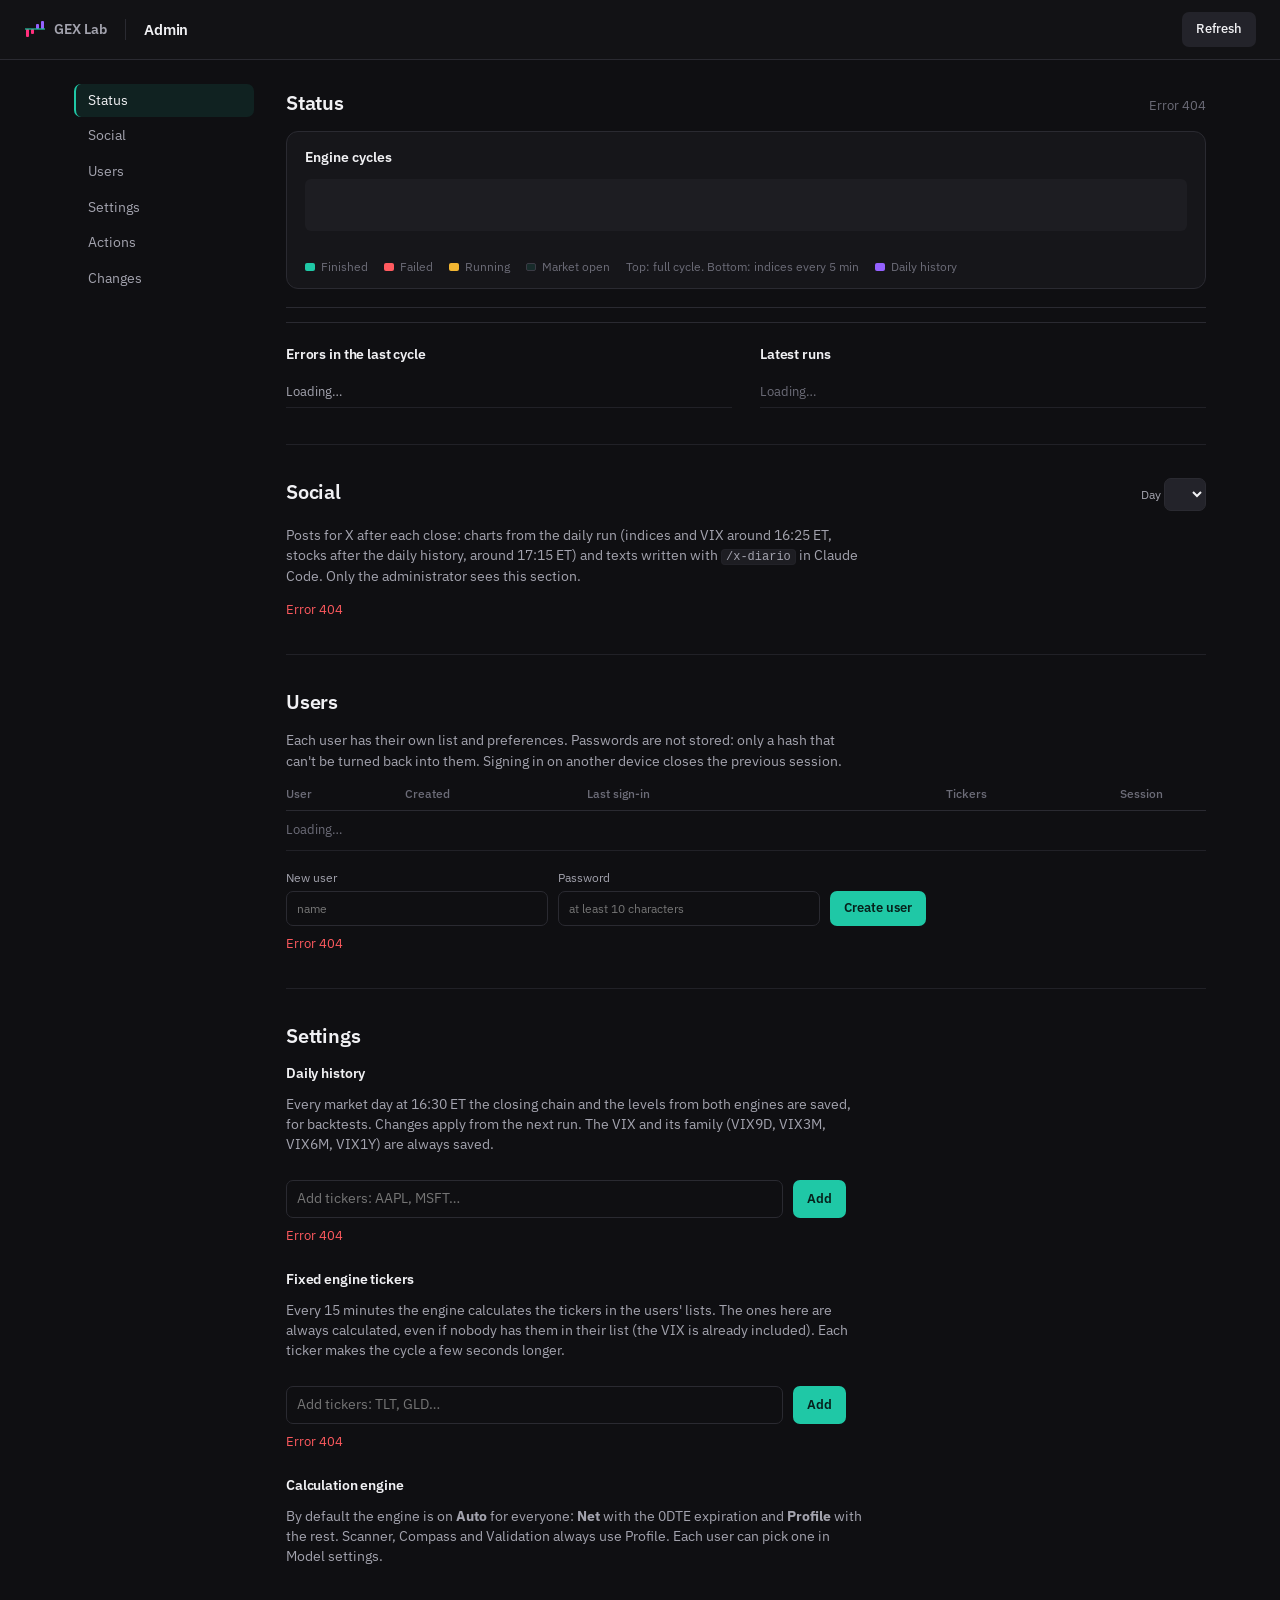
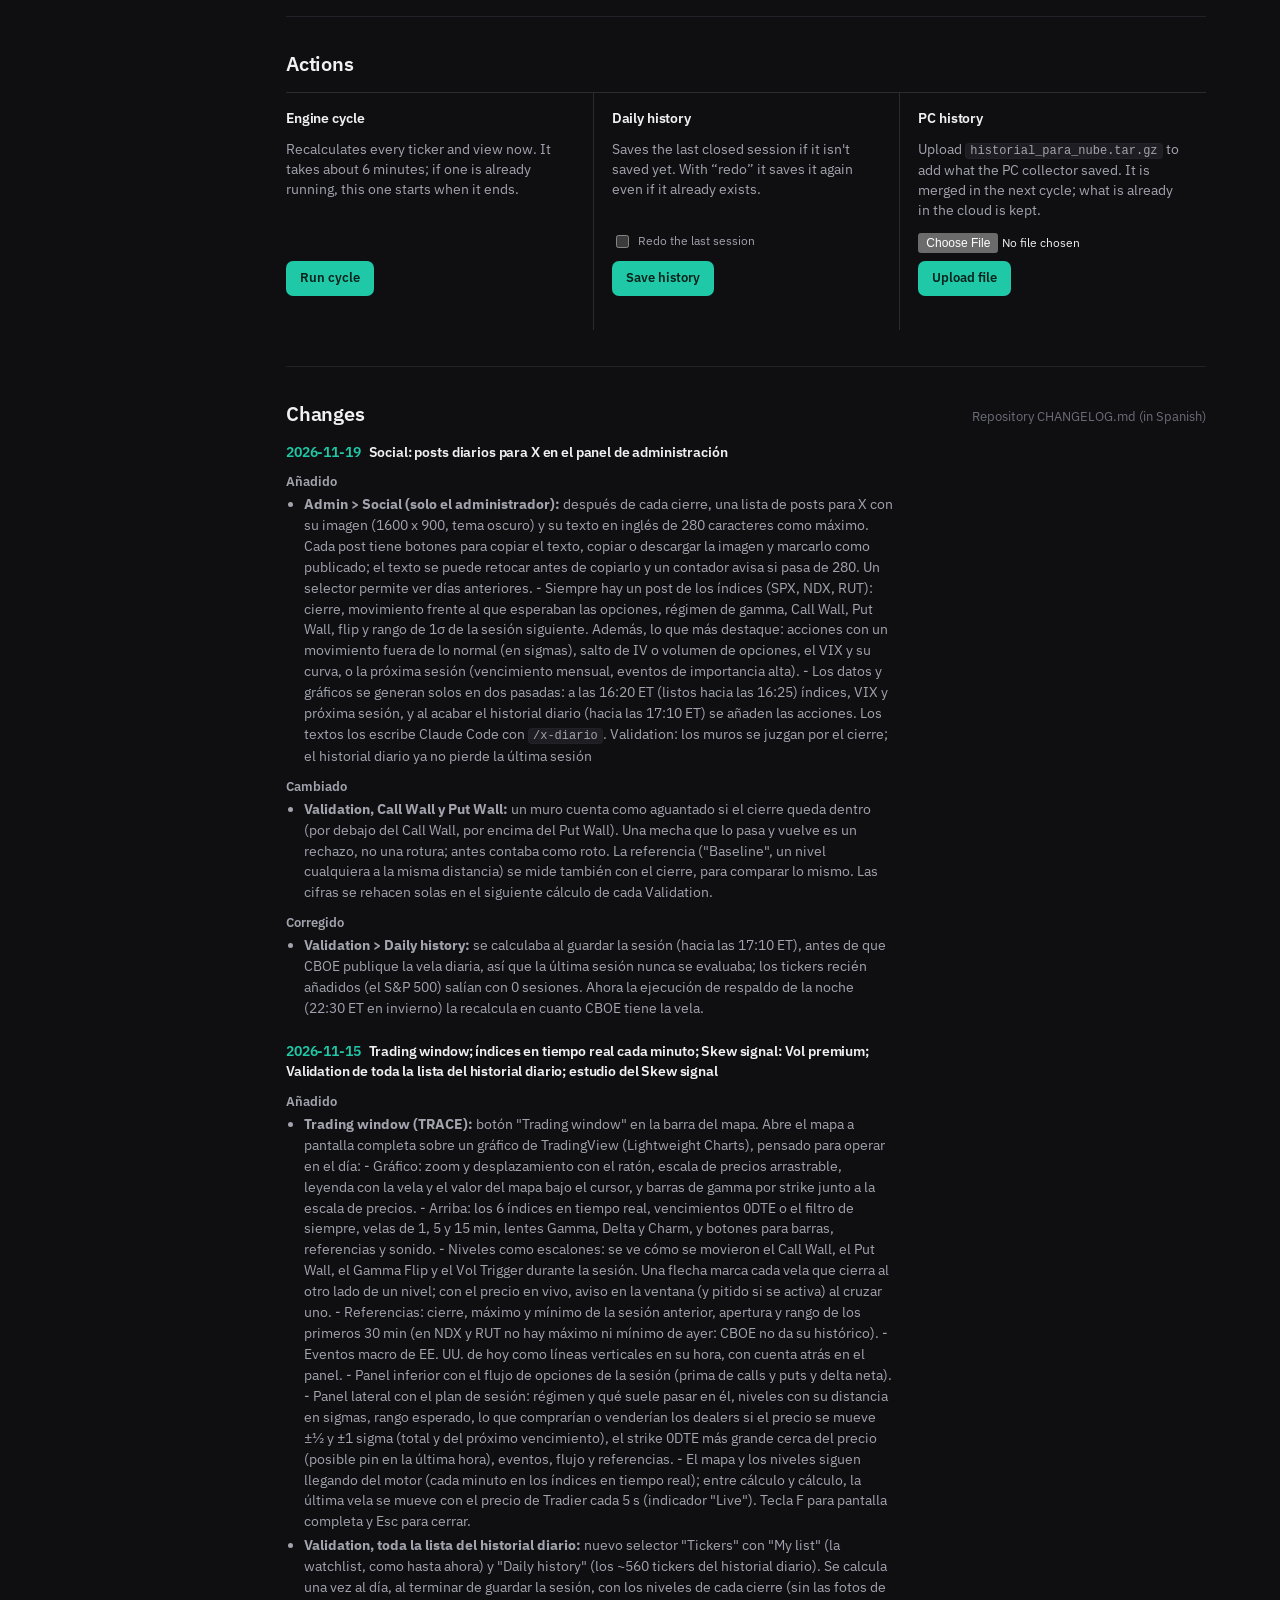
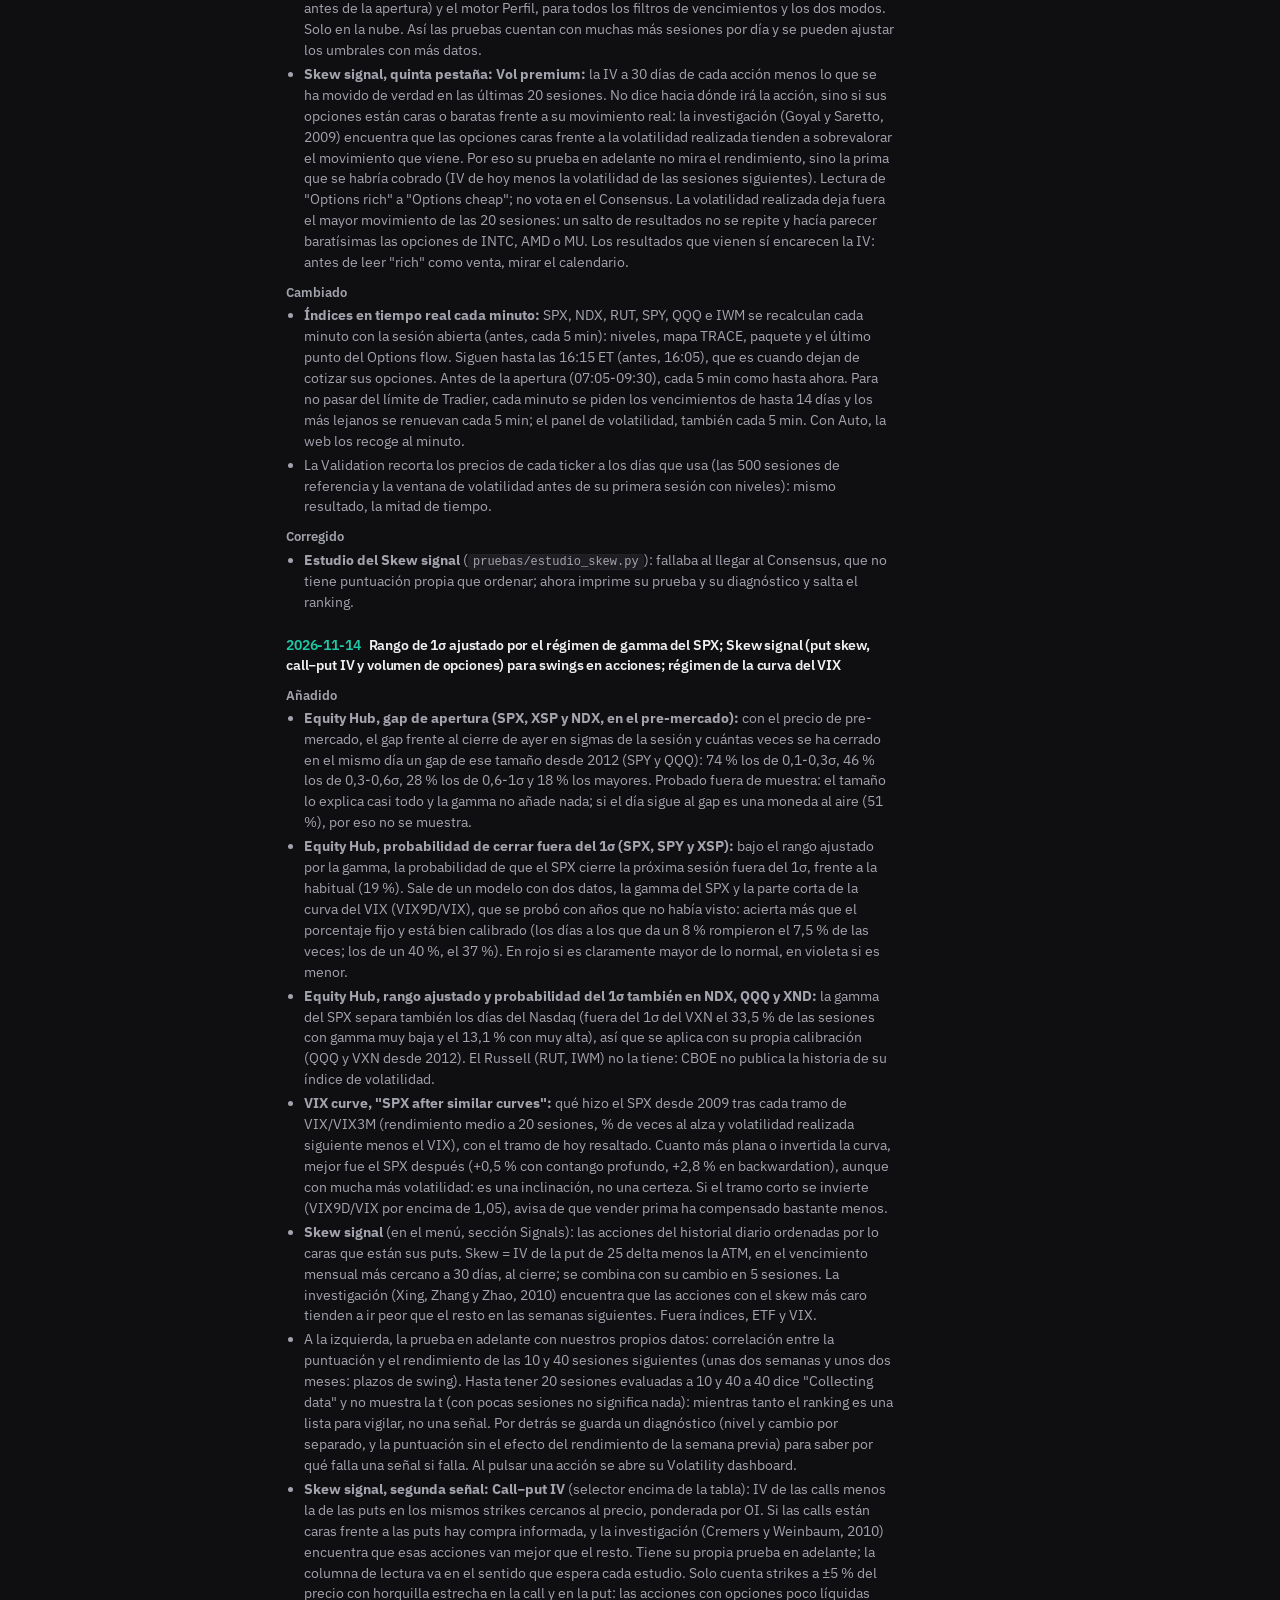
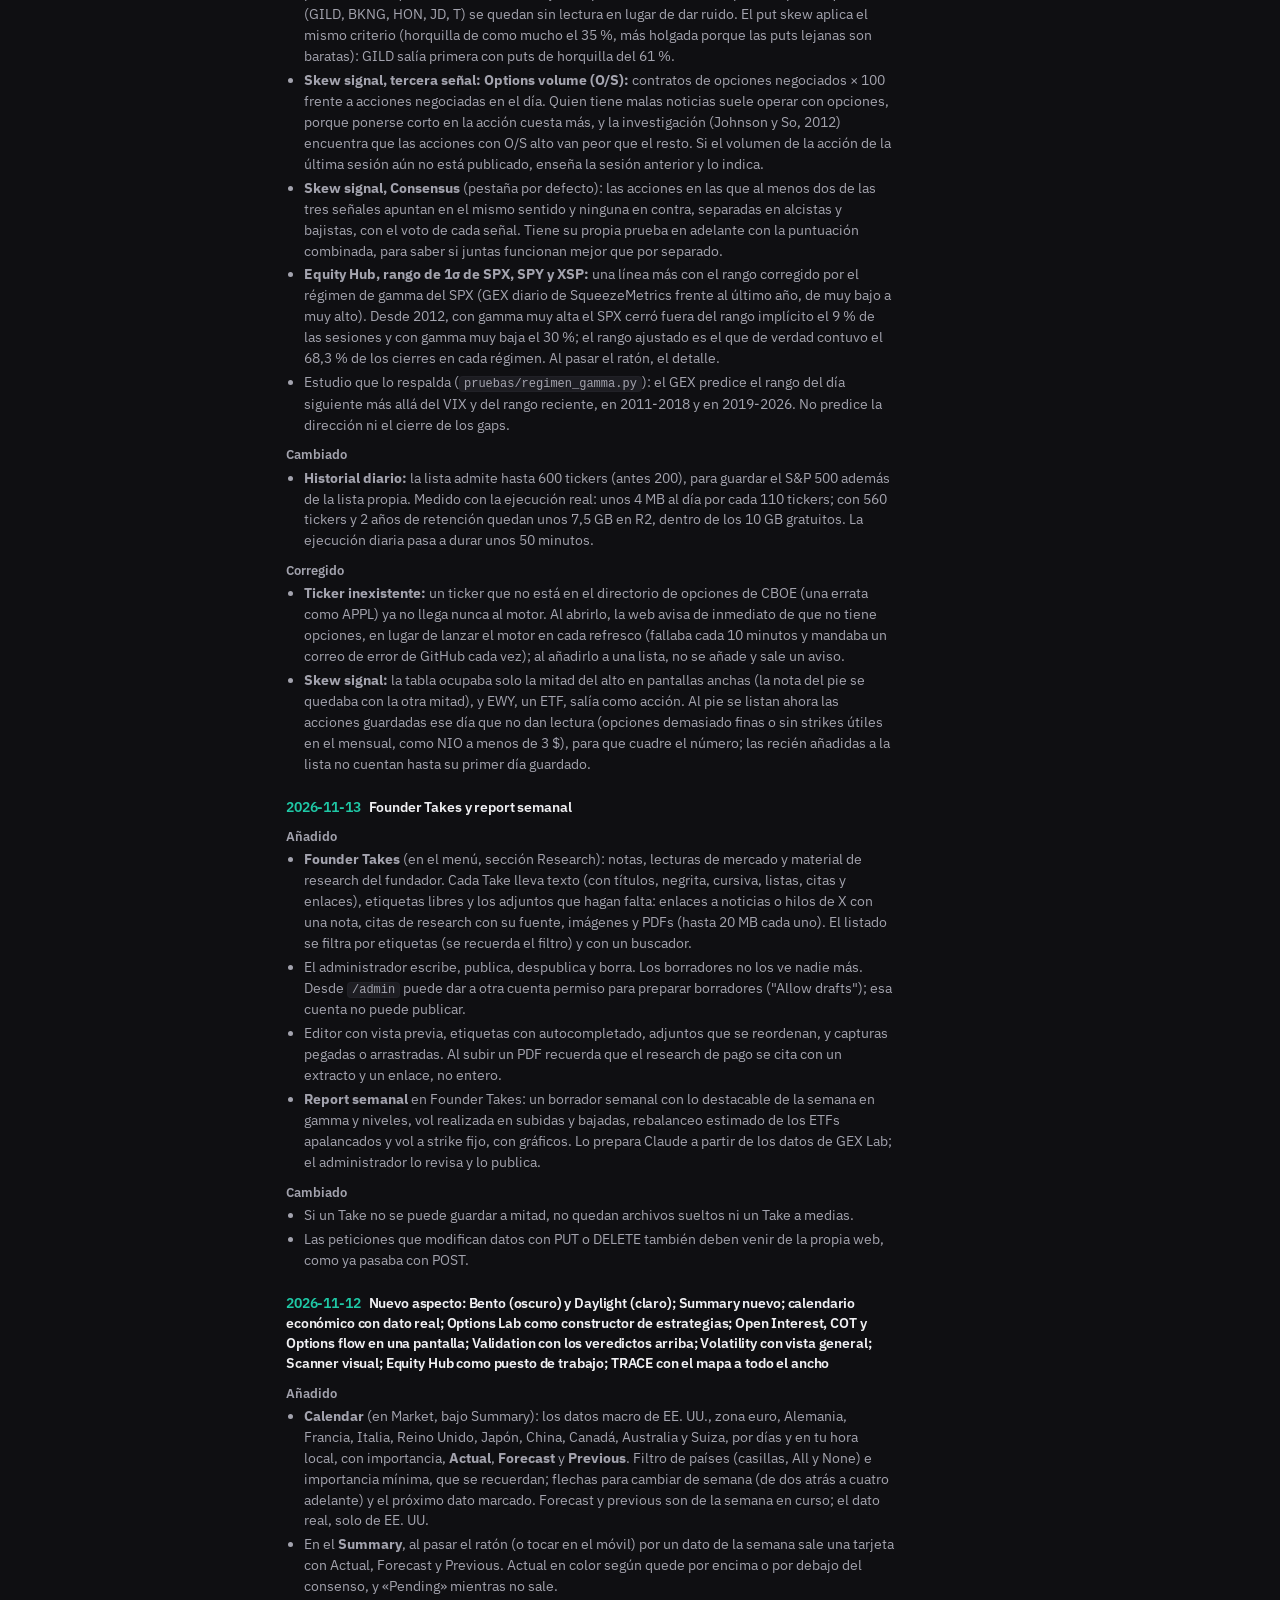
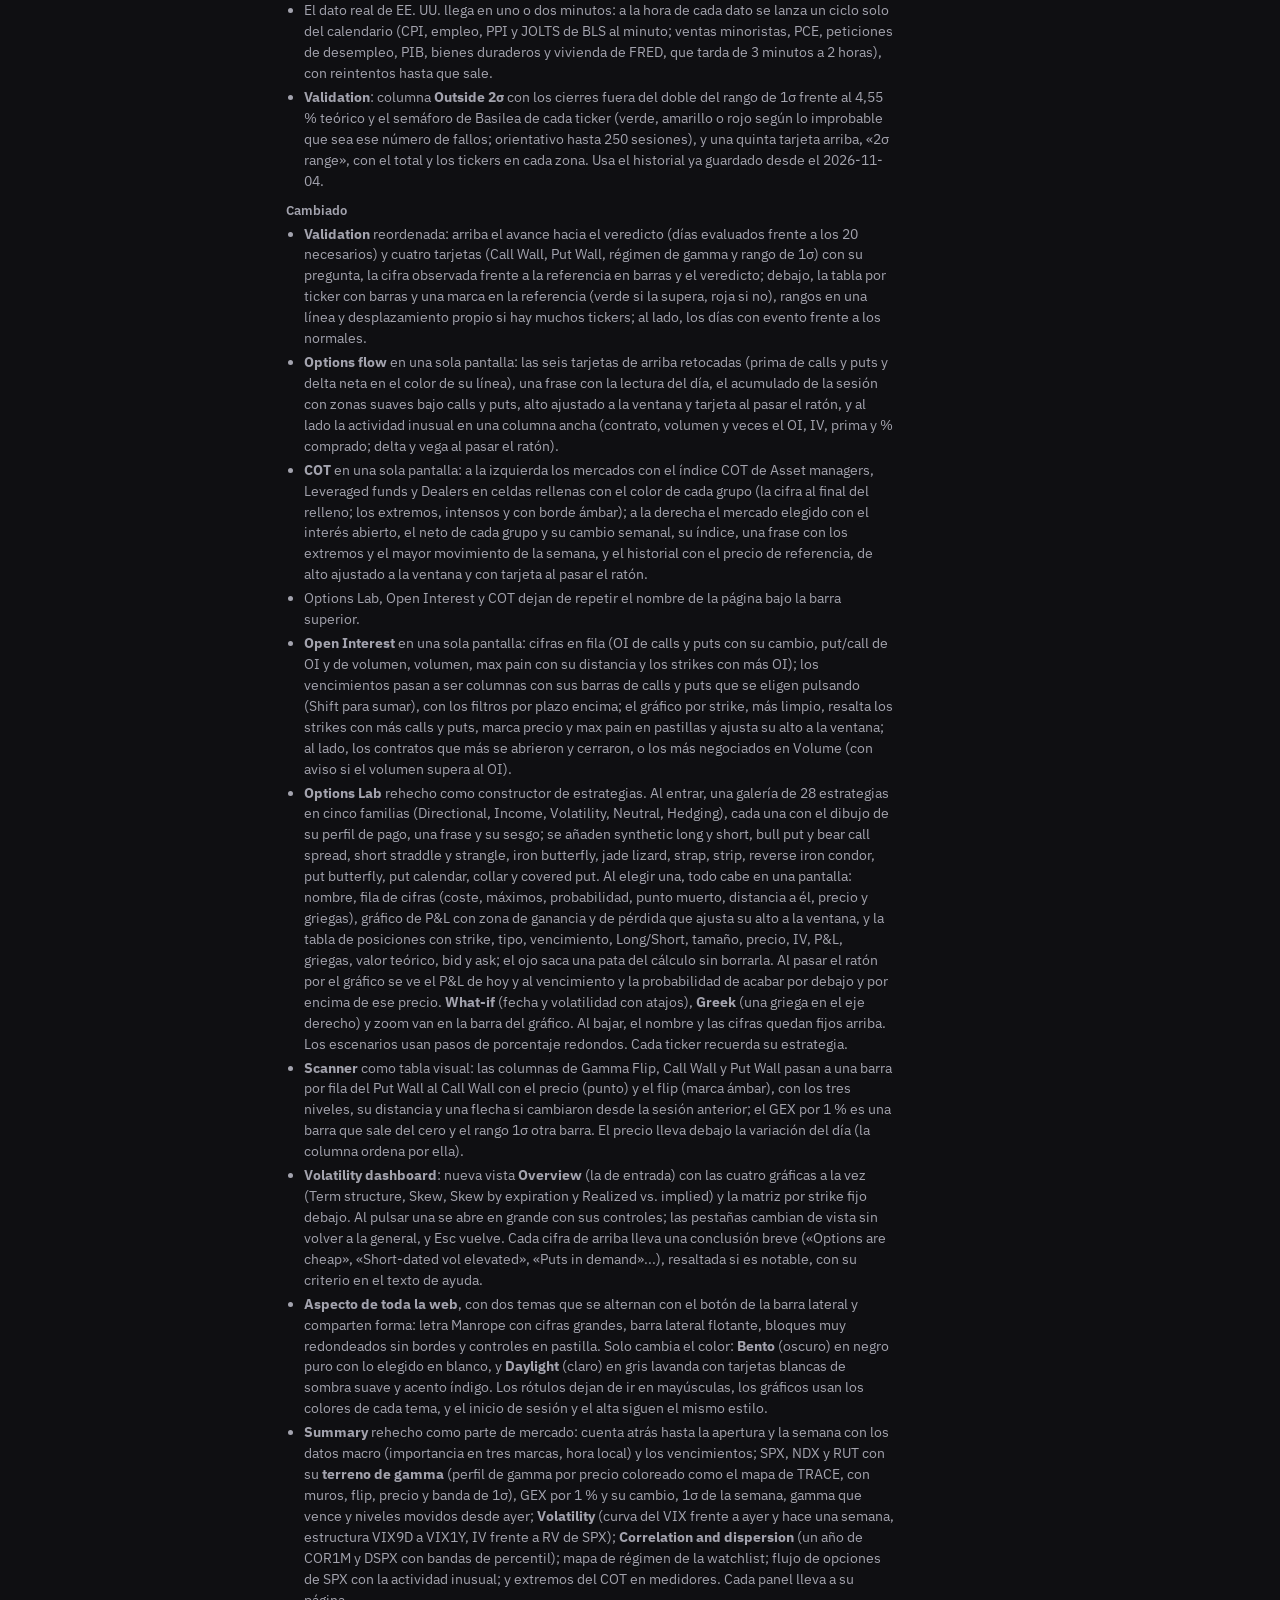
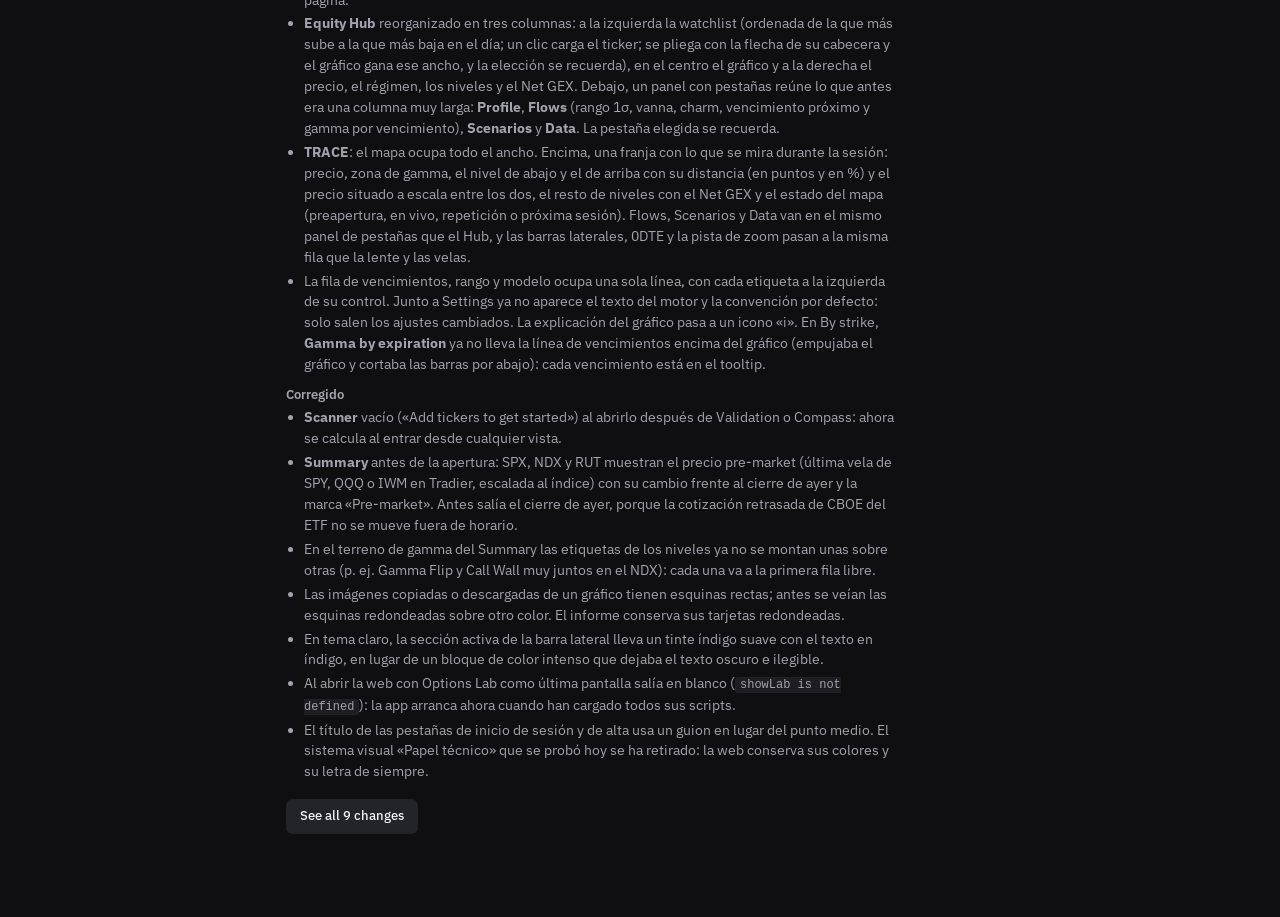
==== commit 8a829a8f: "Social: primera pasada a las 16:20 ET sin esperar al historial diario El Worker lanza social.yml a l" ====
--- a/web/admin.html
+++ b/web/admin.html
@@ -66,7 +66,7 @@
 
     <section id="social" aria-labelledby="socT">
       <div class="shd"><h2 id="socT">Social</h2><label class="soc-dia">Day <select id="socDia" aria-label="Day"></select></label></div>
-      <p class="lead">Posts for X after each close: charts from the daily run (after the daily history, around 17:15 ET) and texts written with <code>/x-diario</code> in Claude Code. Only the administrator sees this section.</p>
+      <p class="lead">Posts for X after each close: charts from the daily run (indices and VIX around 16:25 ET, stocks after the daily history, around 17:15 ET) and texts written with <code>/x-diario</code> in Claude Code. Only the administrator sees this section.</p>
       <div id="socBody" class="soc" aria-live="polite"><p class="mute">Loading…</p></div>
     </section>
 
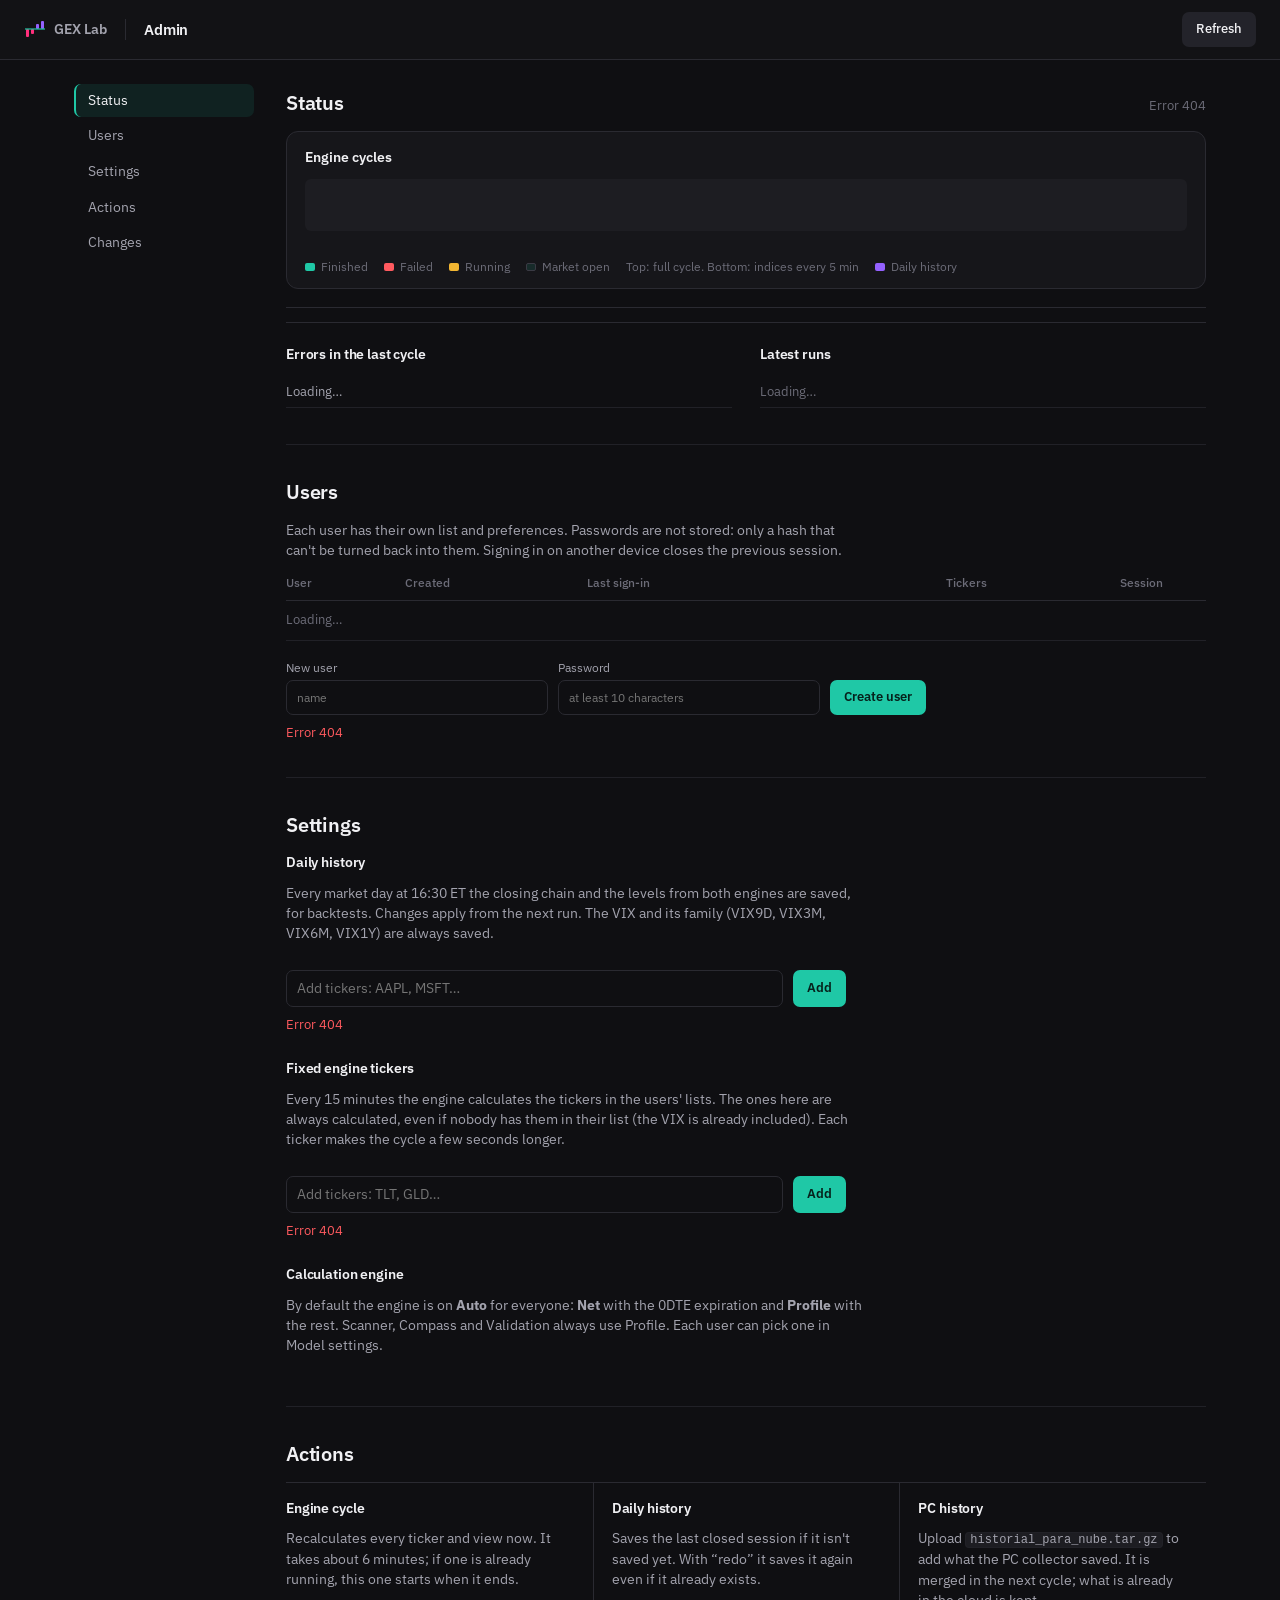
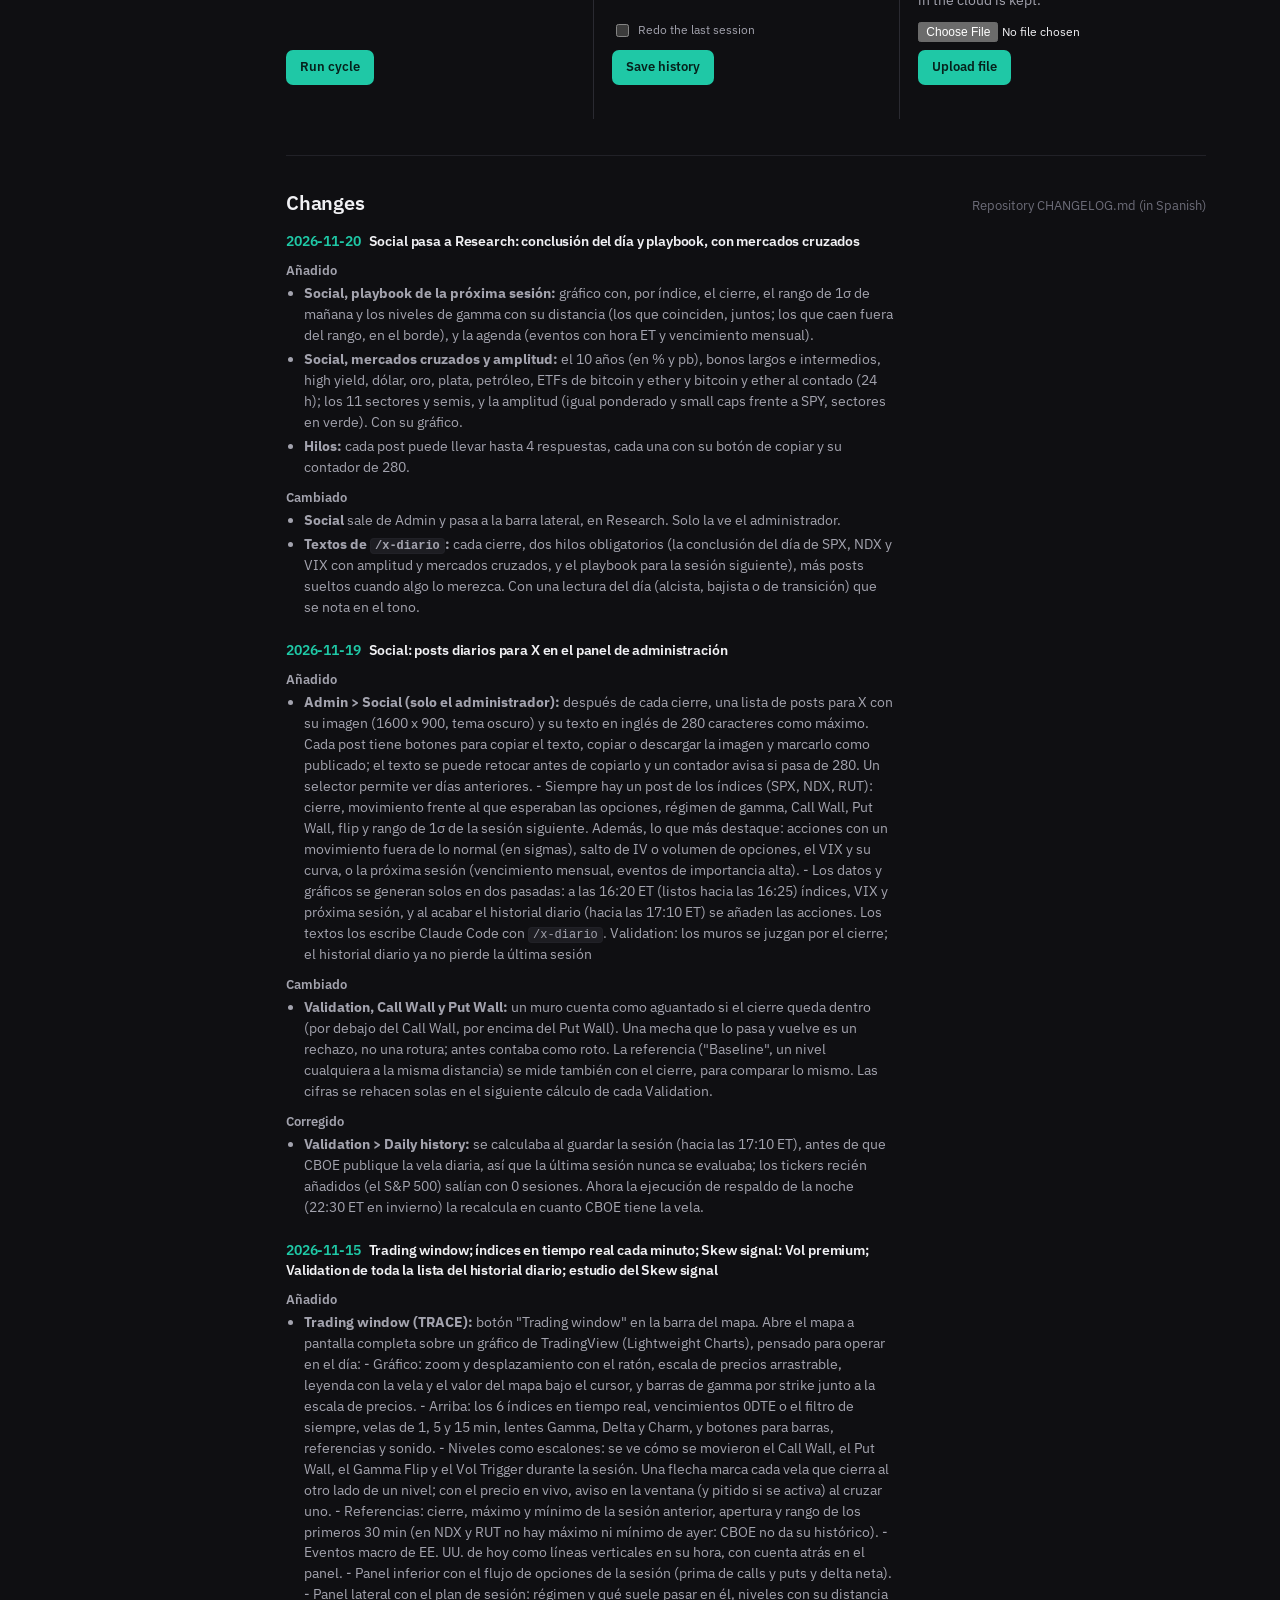
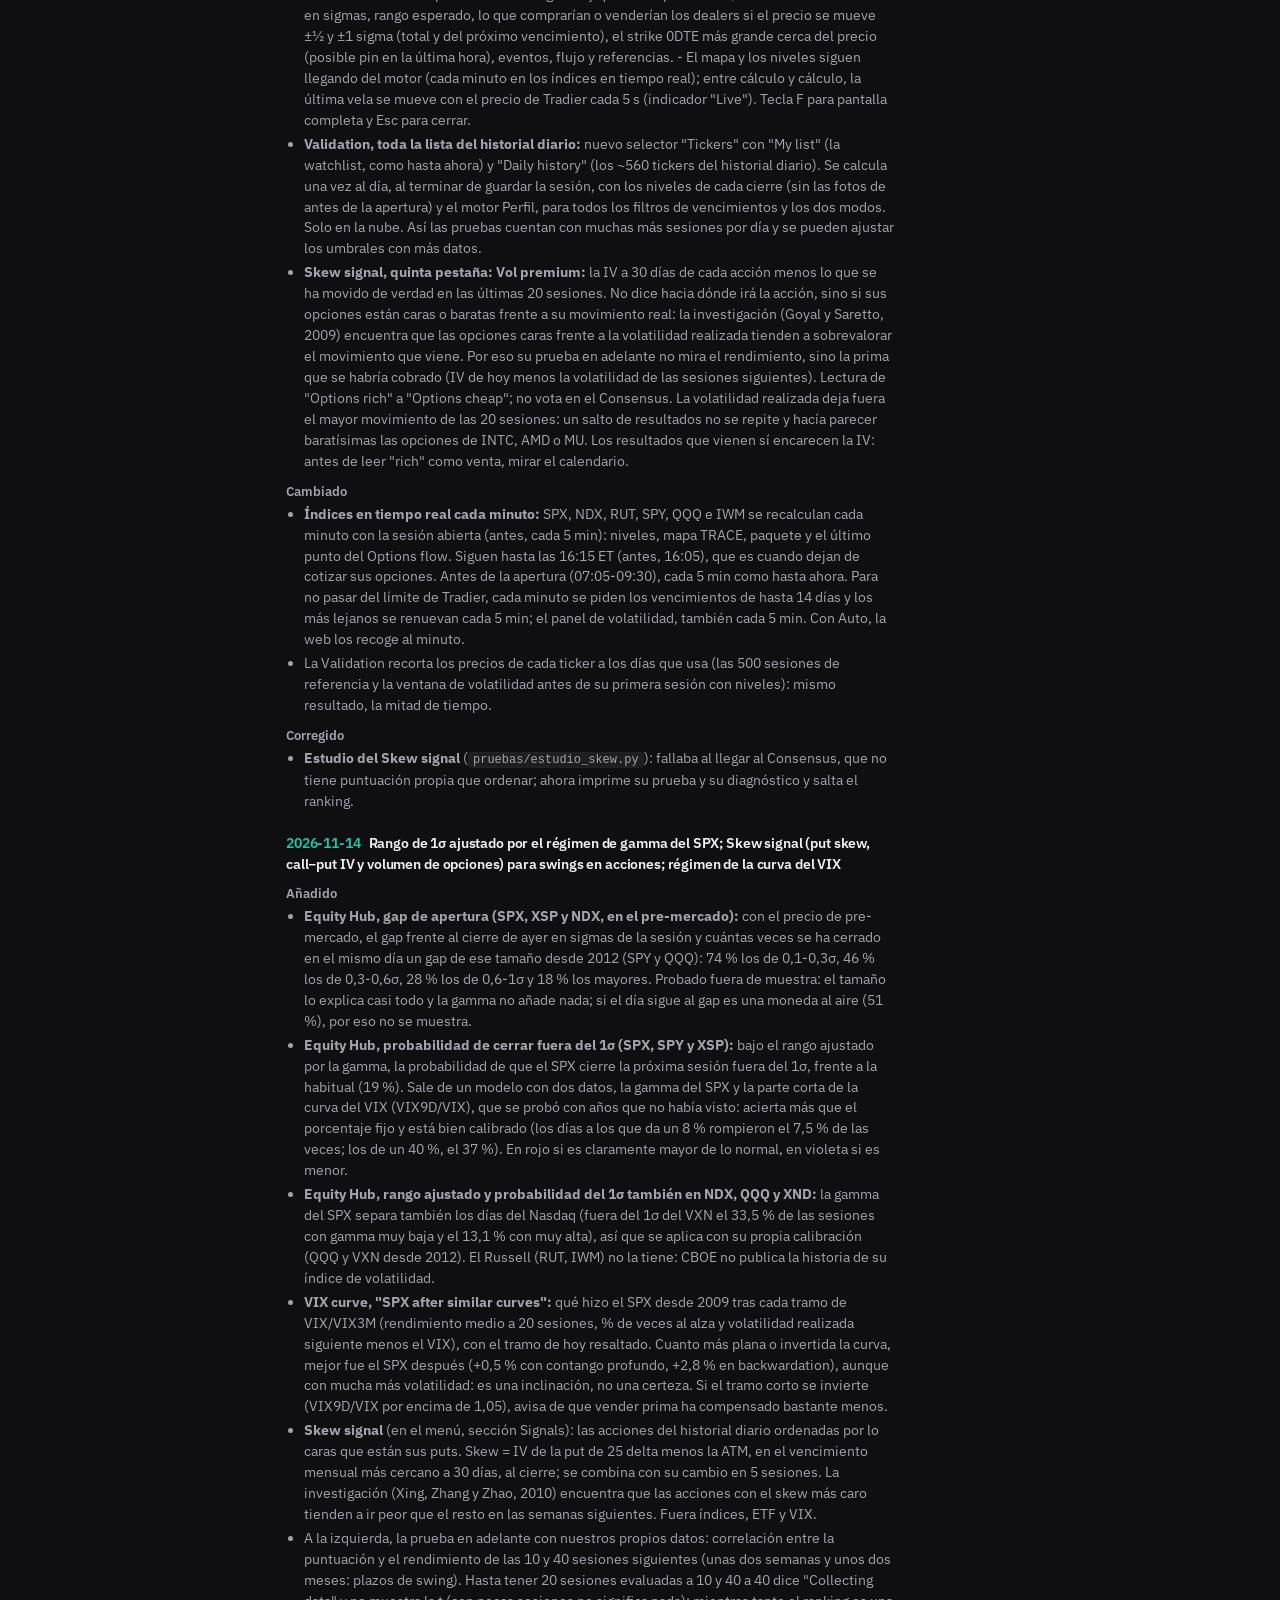
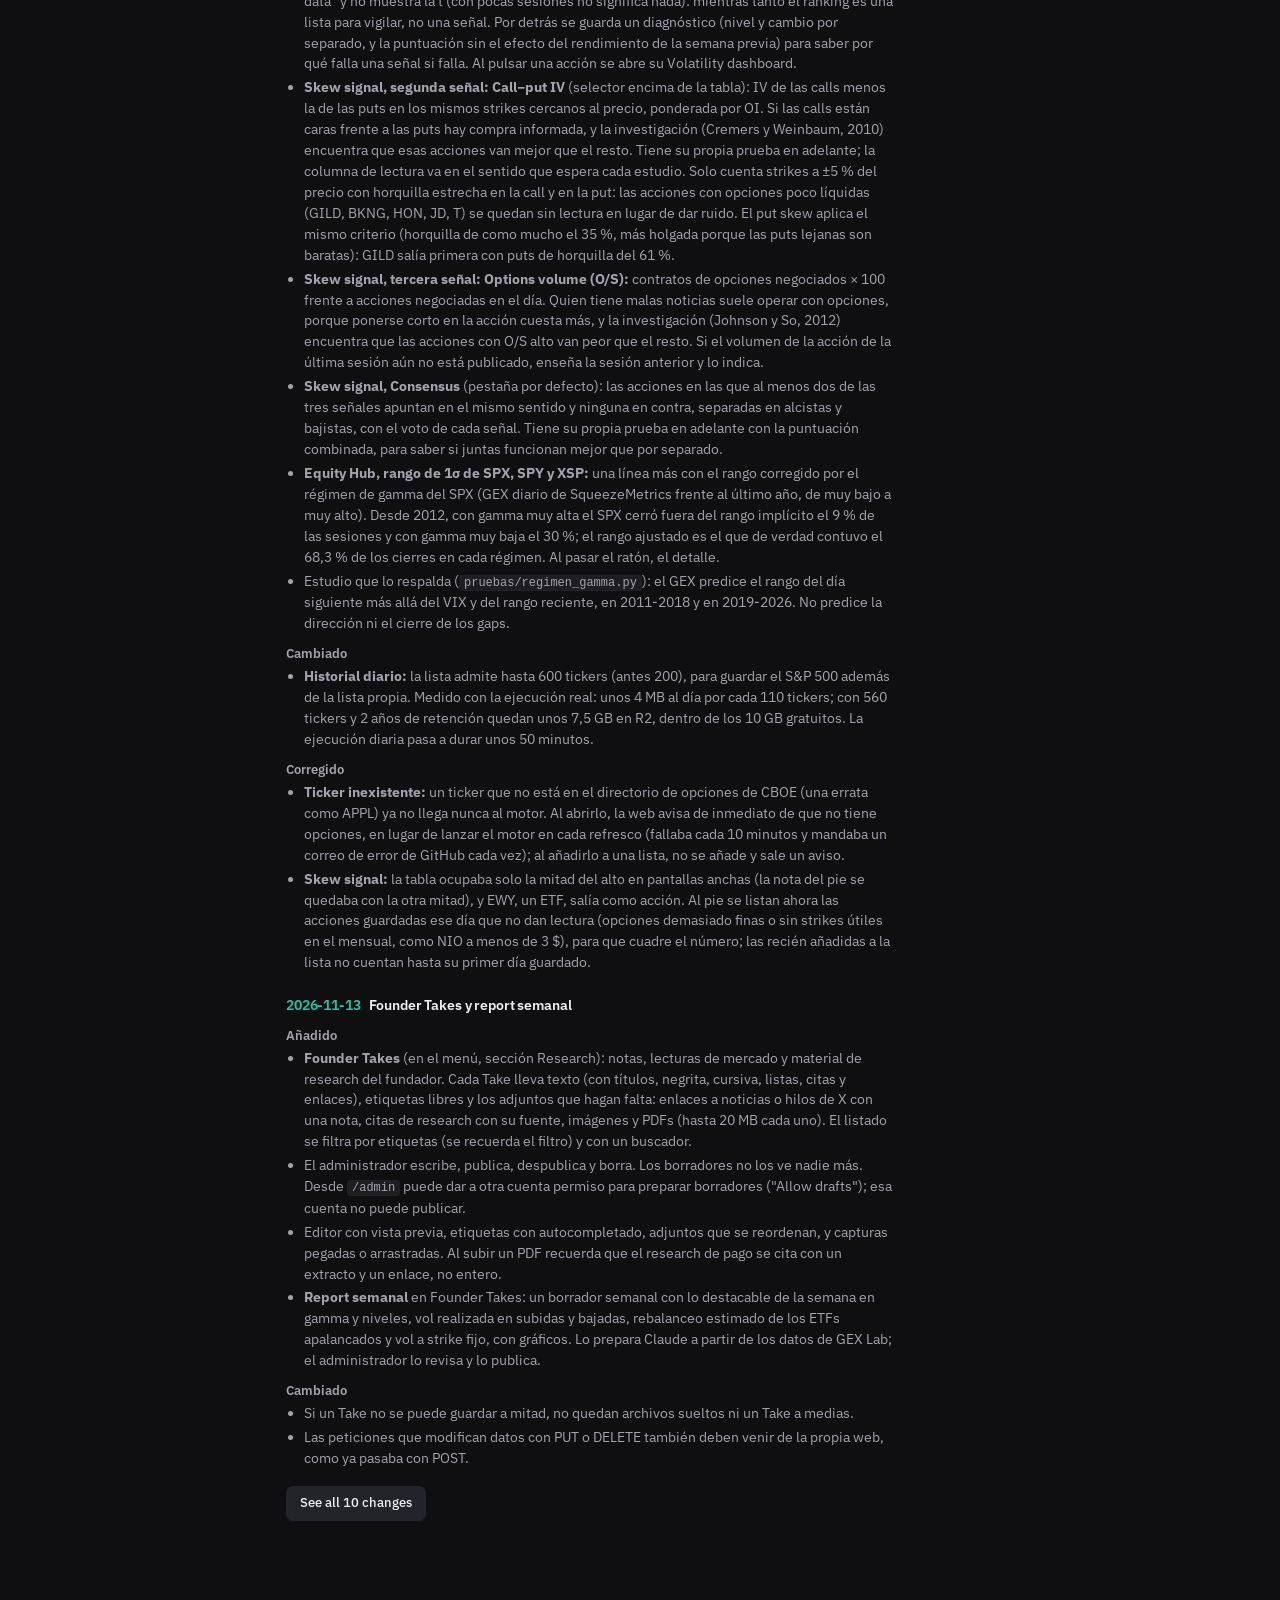
==== commit aeee1779: "Social en Research: conclusion del dia y playbook, con mercados cruzados La pagina sale de Admin y p" ====
--- a/web/admin.html
+++ b/web/admin.html
@@ -13,7 +13,6 @@
 <link rel="stylesheet" href="styles.css">
 <link rel="stylesheet" href="sg.css">
 <link rel="stylesheet" href="admin.css">
-<link rel="stylesheet" href="social.css">
 <script>try{var t=localStorage.getItem("gexlab.theme");document.documentElement.dataset.theme=t==="light"?"light":"dark"}catch(e){document.documentElement.dataset.theme="dark"}</script>
 </head>
 <body class="admpage">
@@ -29,7 +28,6 @@
 <div class="aw">
   <nav class="an" aria-label="Sections">
     <a href="#estado" class="on">Status</a>
-    <a href="#social">Social</a>
     <a href="#usuarios">Users</a>
     <a href="#config">Settings</a>
     <a href="#acciones">Actions</a>
@@ -62,12 +60,6 @@
           <table class="runs"><tbody id="runs"><tr><td class="mute">Loading…</td></tr></tbody></table>
         </div>
       </div>
-    </section>
-
-    <section id="social" aria-labelledby="socT">
-      <div class="shd"><h2 id="socT">Social</h2><label class="soc-dia">Day <select id="socDia" aria-label="Day"></select></label></div>
-      <p class="lead">Posts for X after each close: charts from the daily run (indices and VIX around 16:25 ET, stocks after the daily history, around 17:15 ET) and texts written with <code>/x-diario</code> in Claude Code. Only the administrator sees this section.</p>
-      <div id="socBody" class="soc" aria-live="polite"><p class="mute">Loading…</p></div>
     </section>
 
     <section id="usuarios" aria-labelledby="usuT">
@@ -152,6 +144,5 @@
 
 <script src="me.js"></script>
 <script src="admin.js"></script>
-<script src="social.js"></script>
 </body>
 </html>
